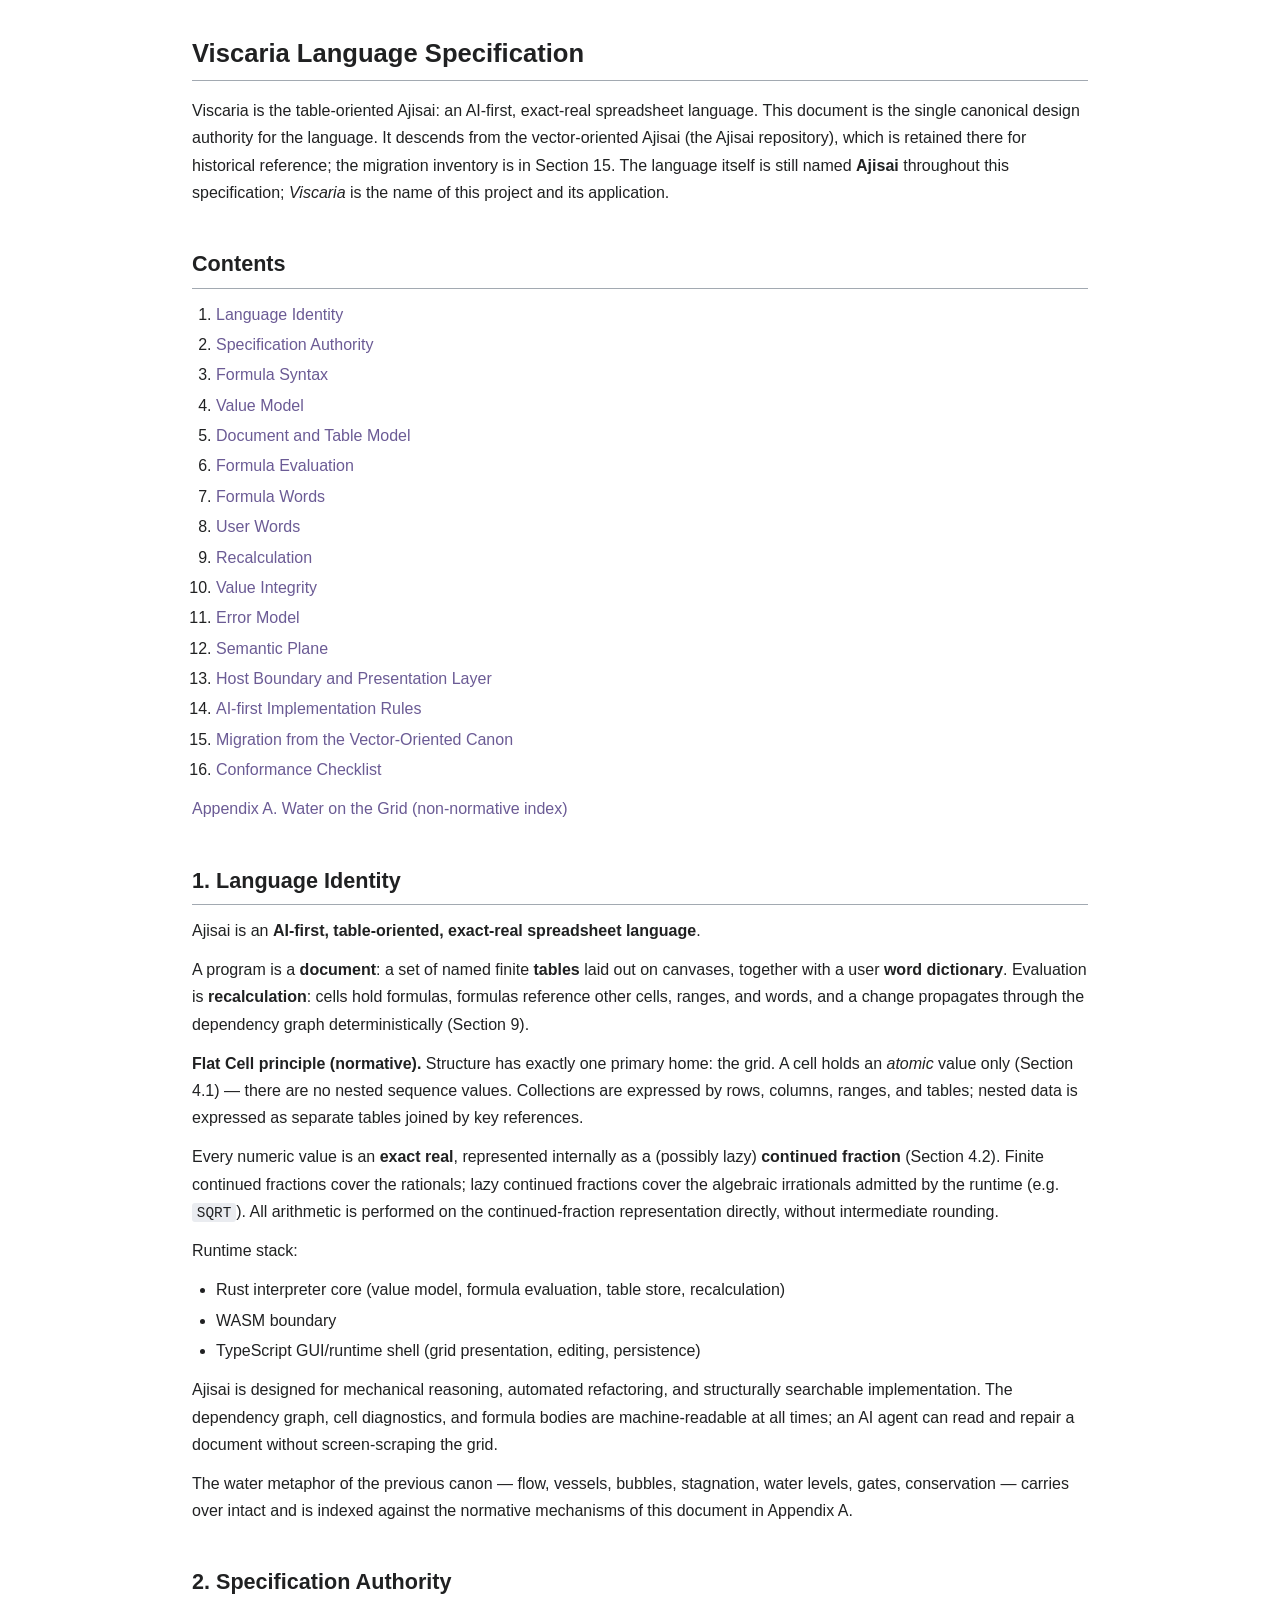
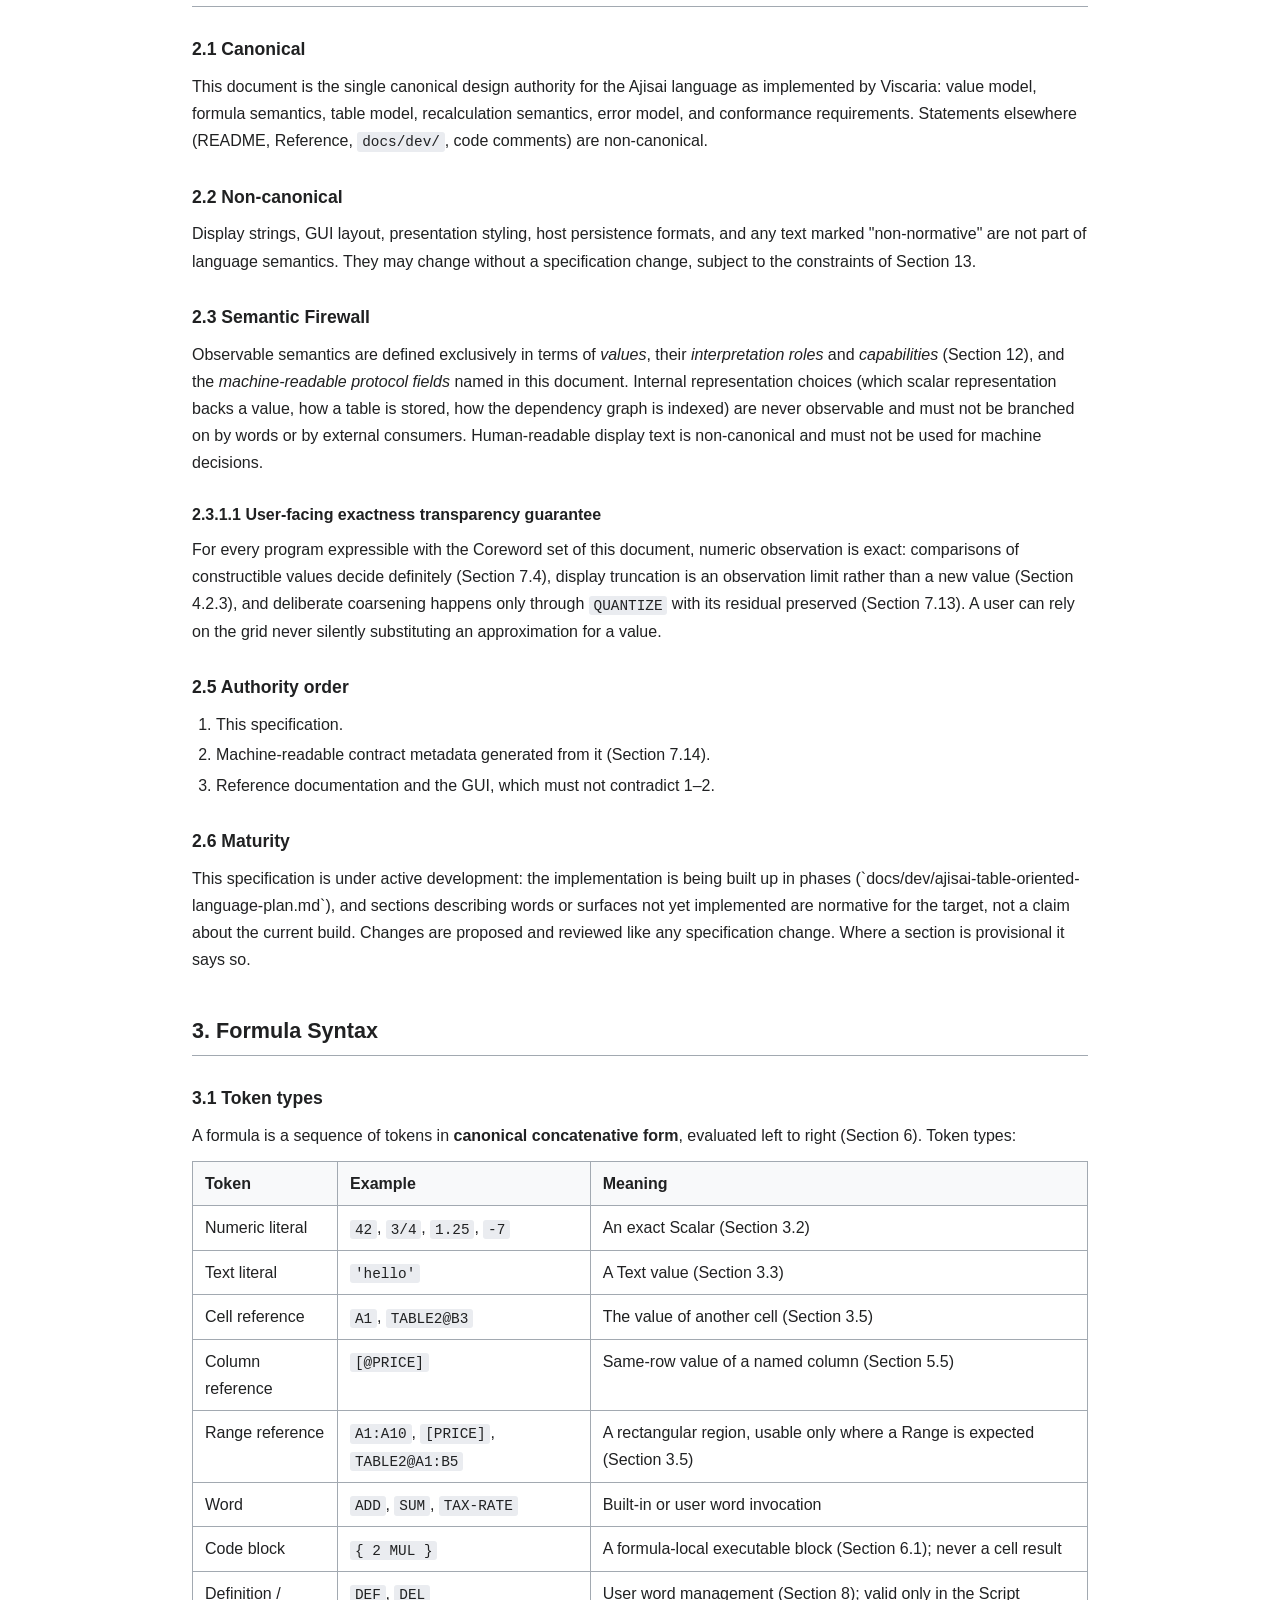
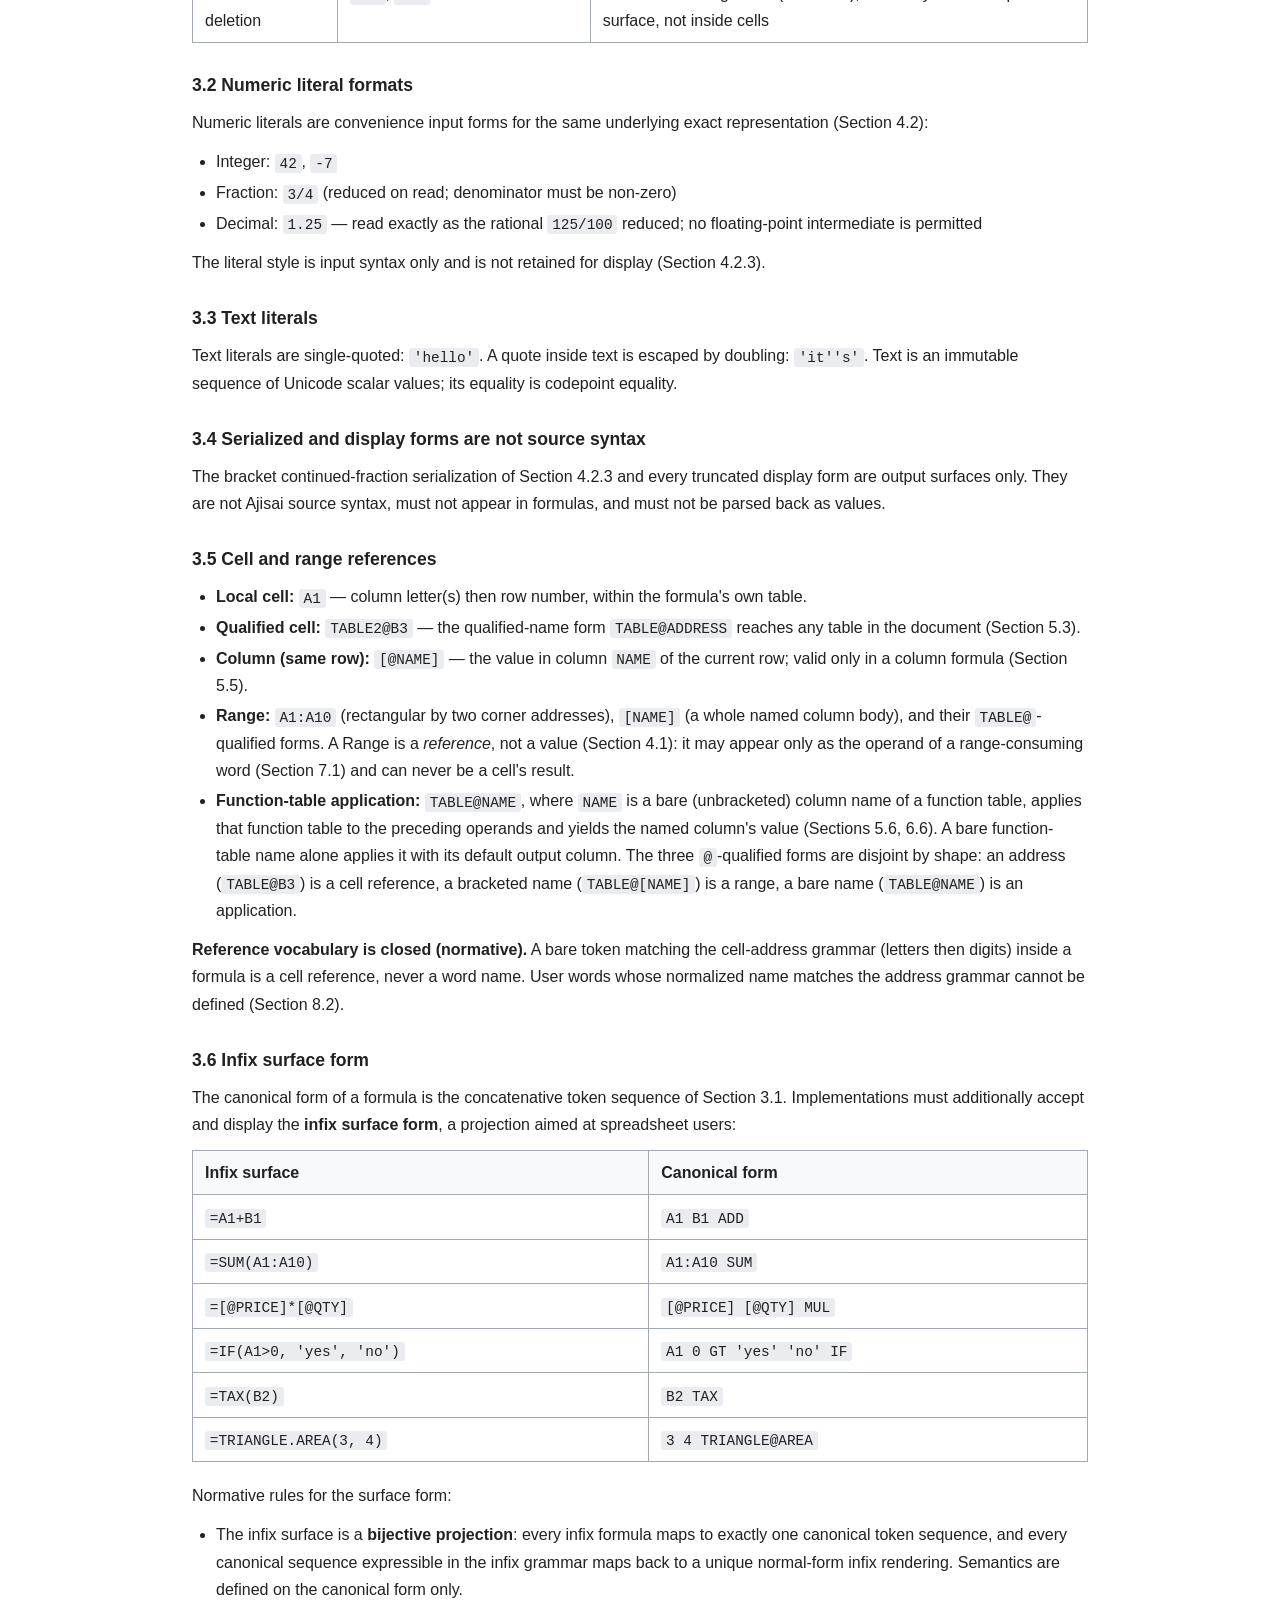
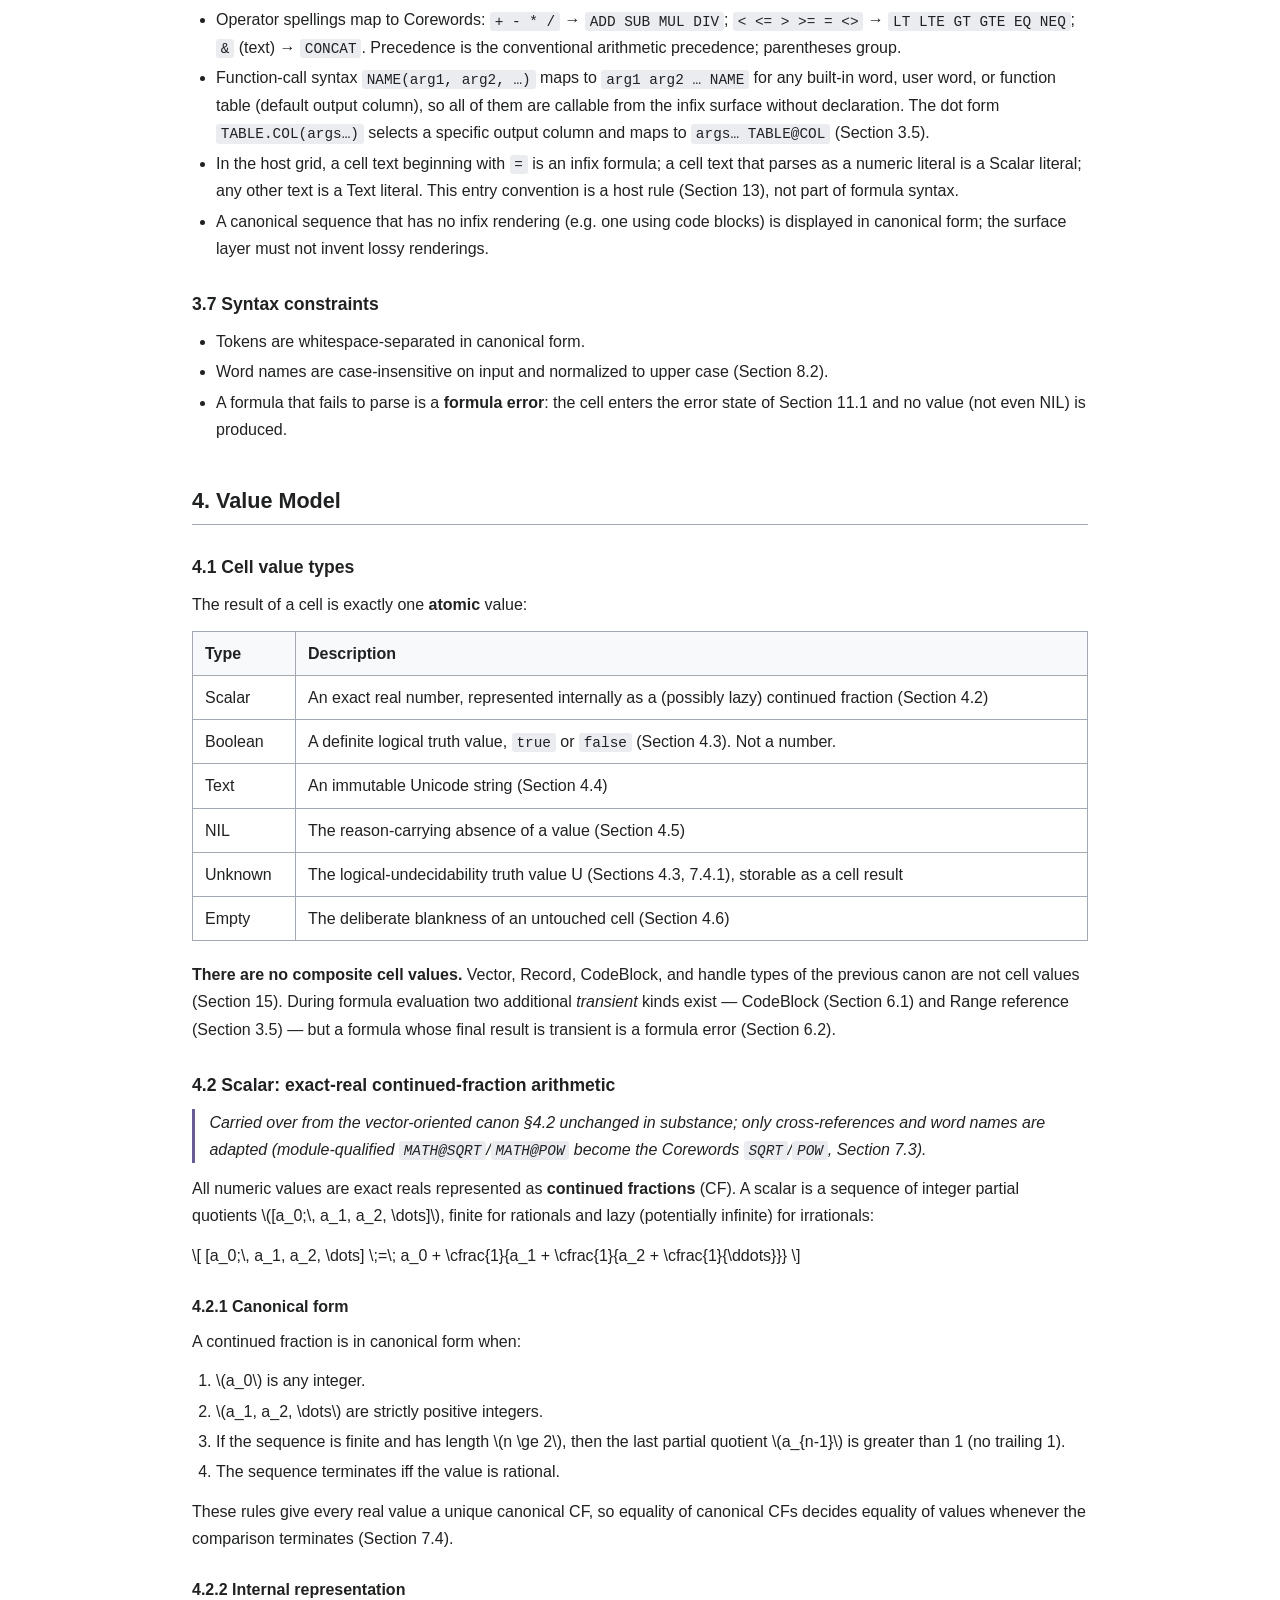
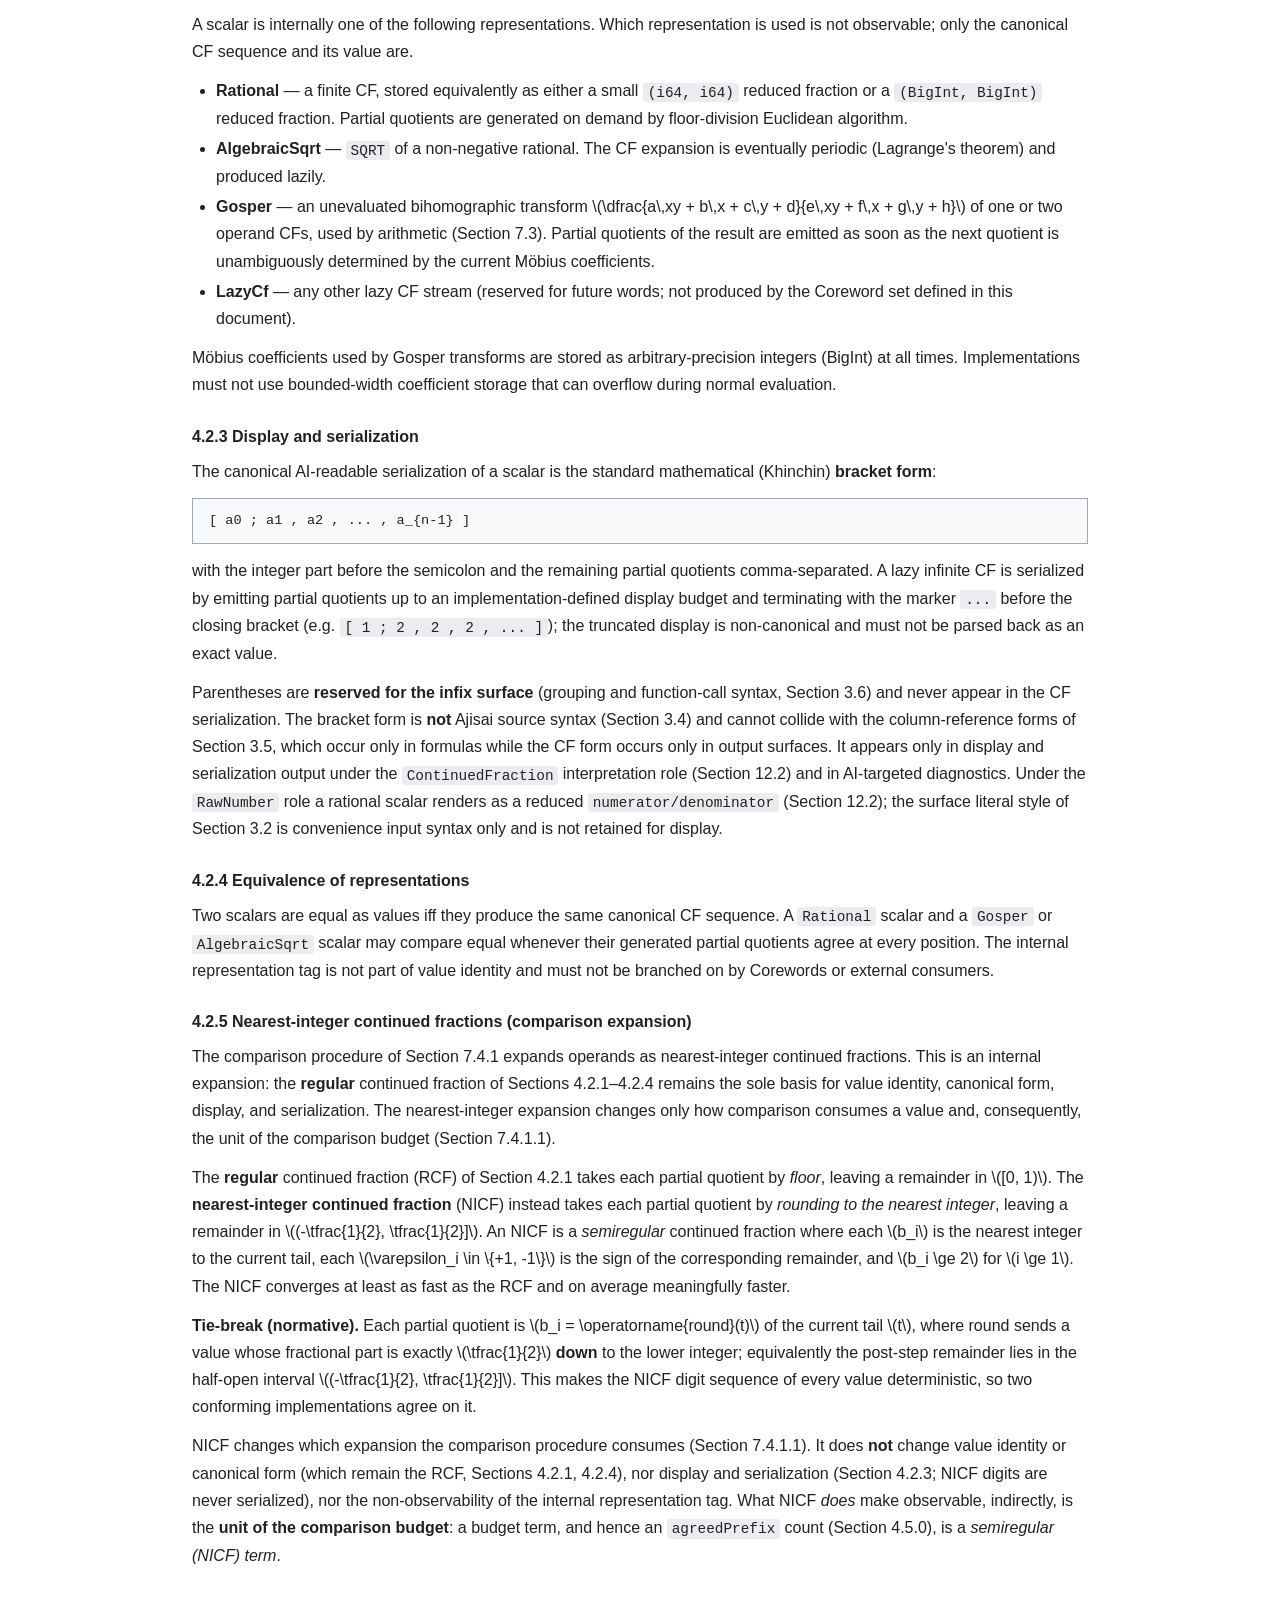
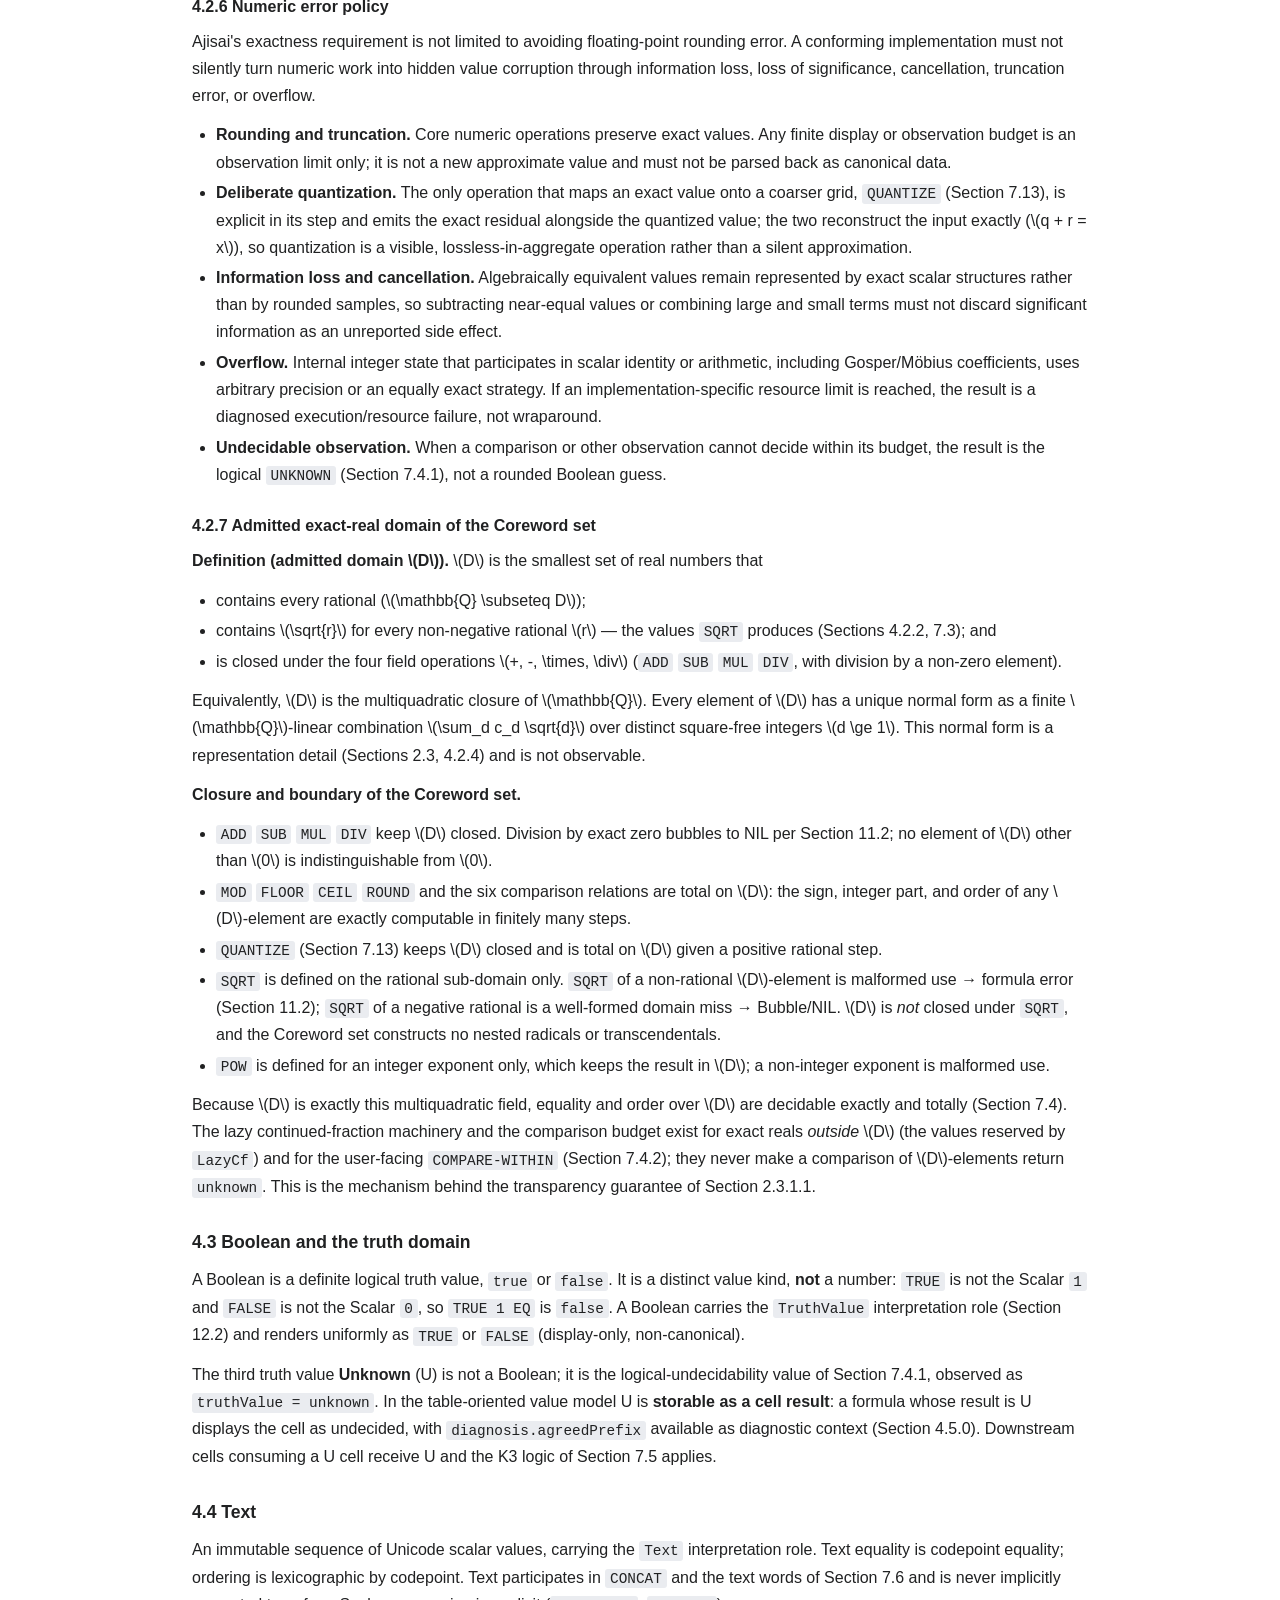
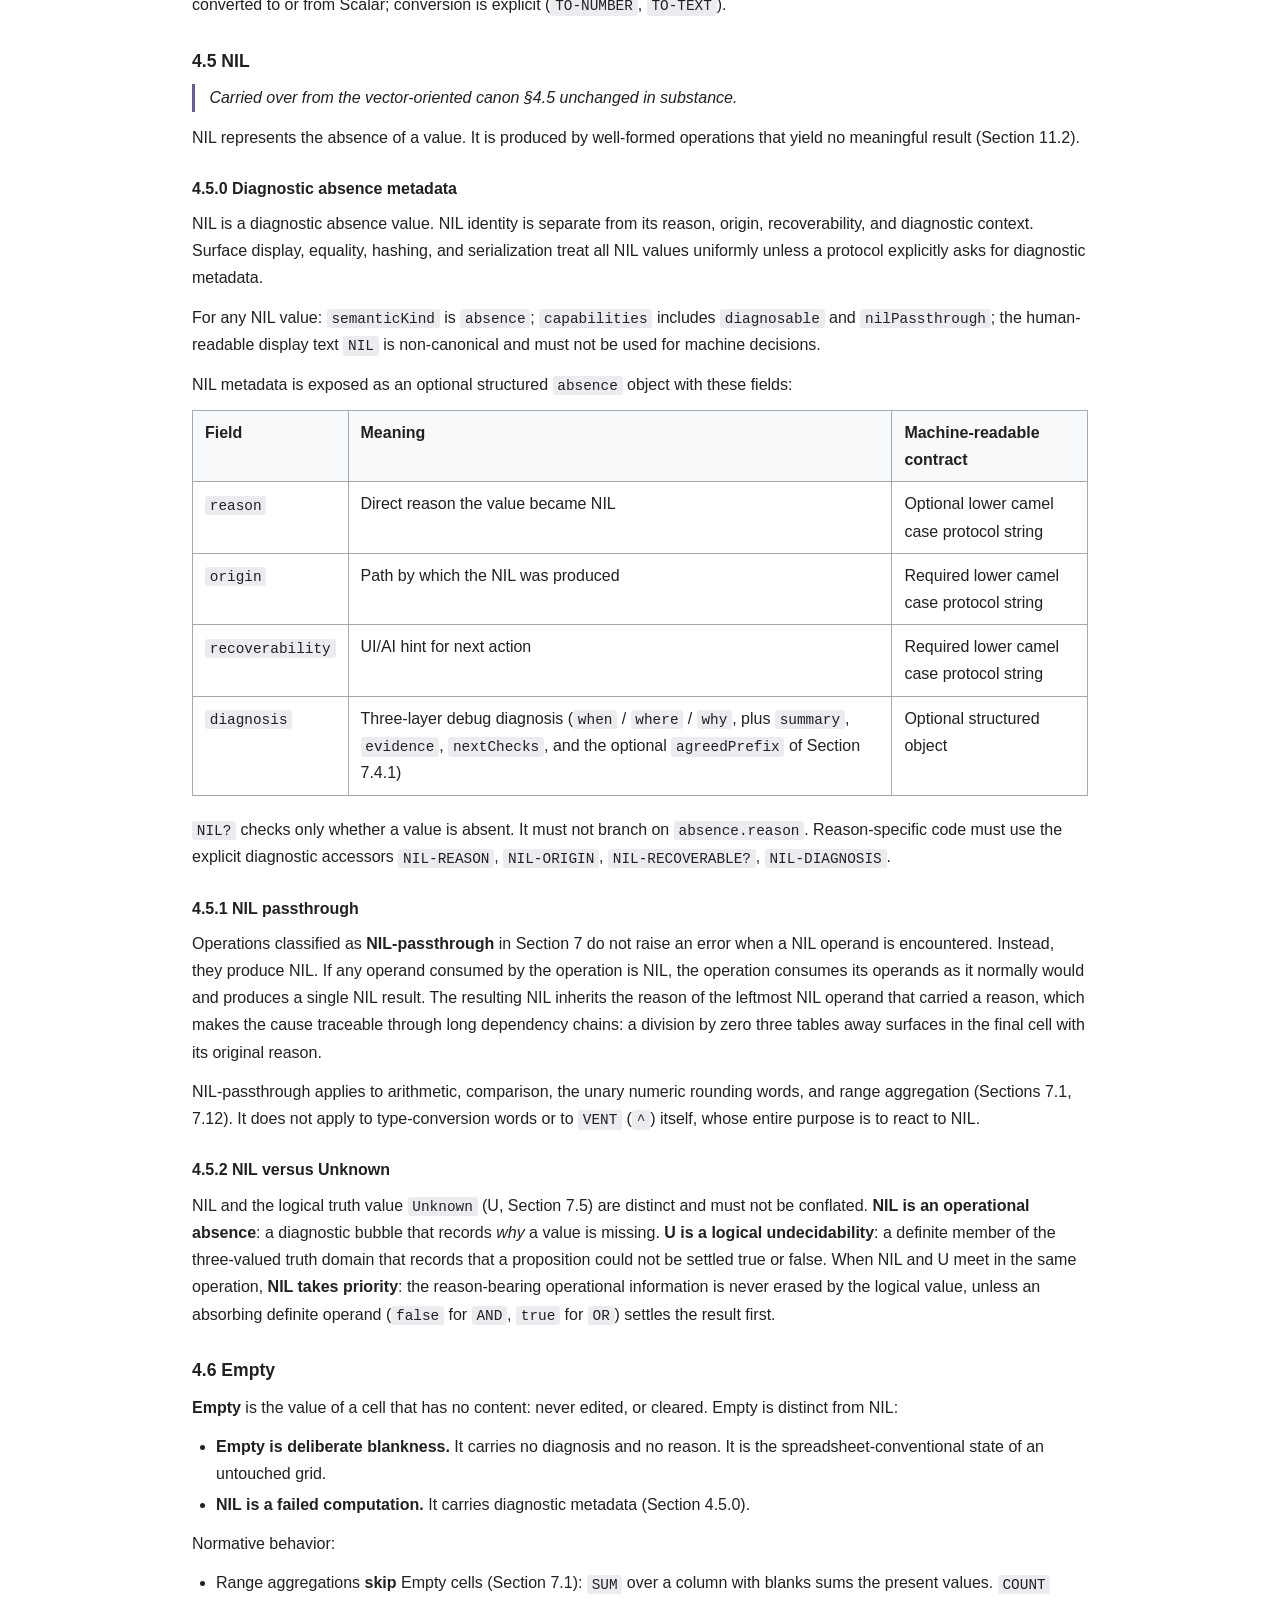
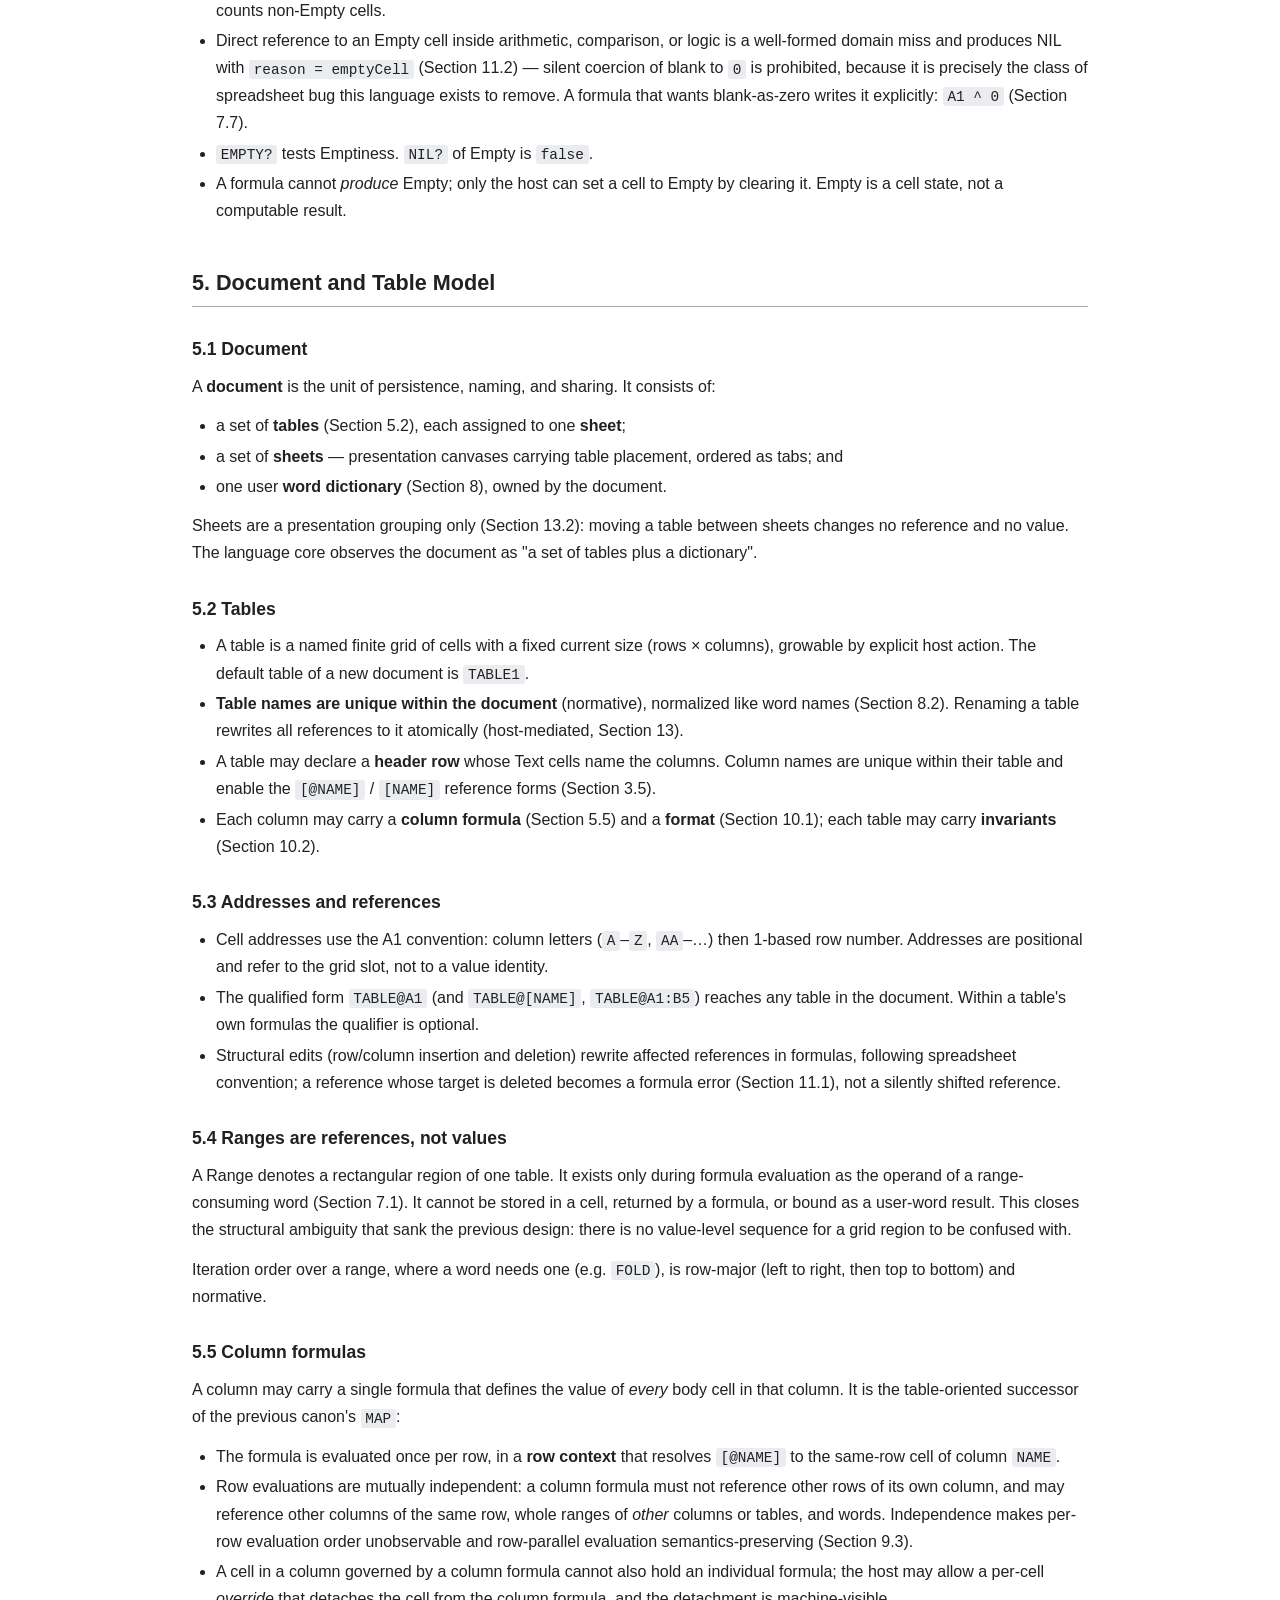
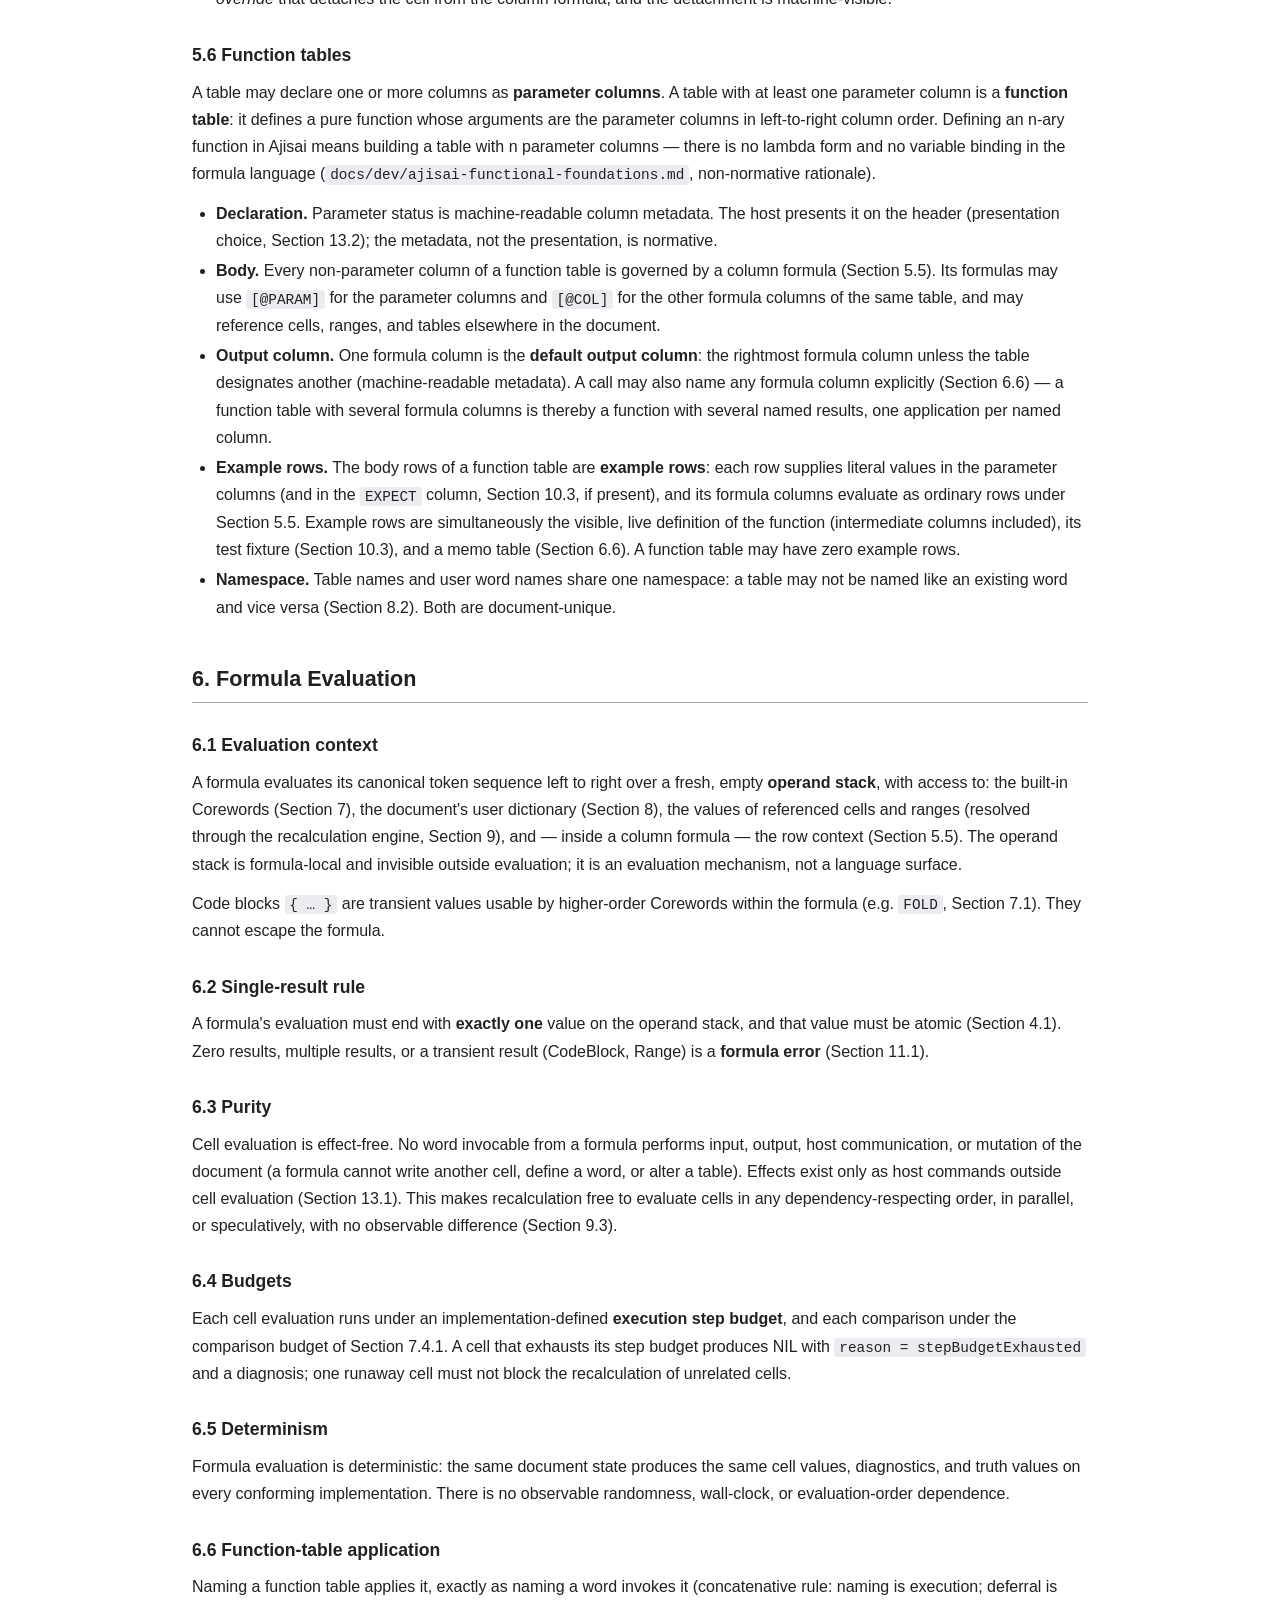
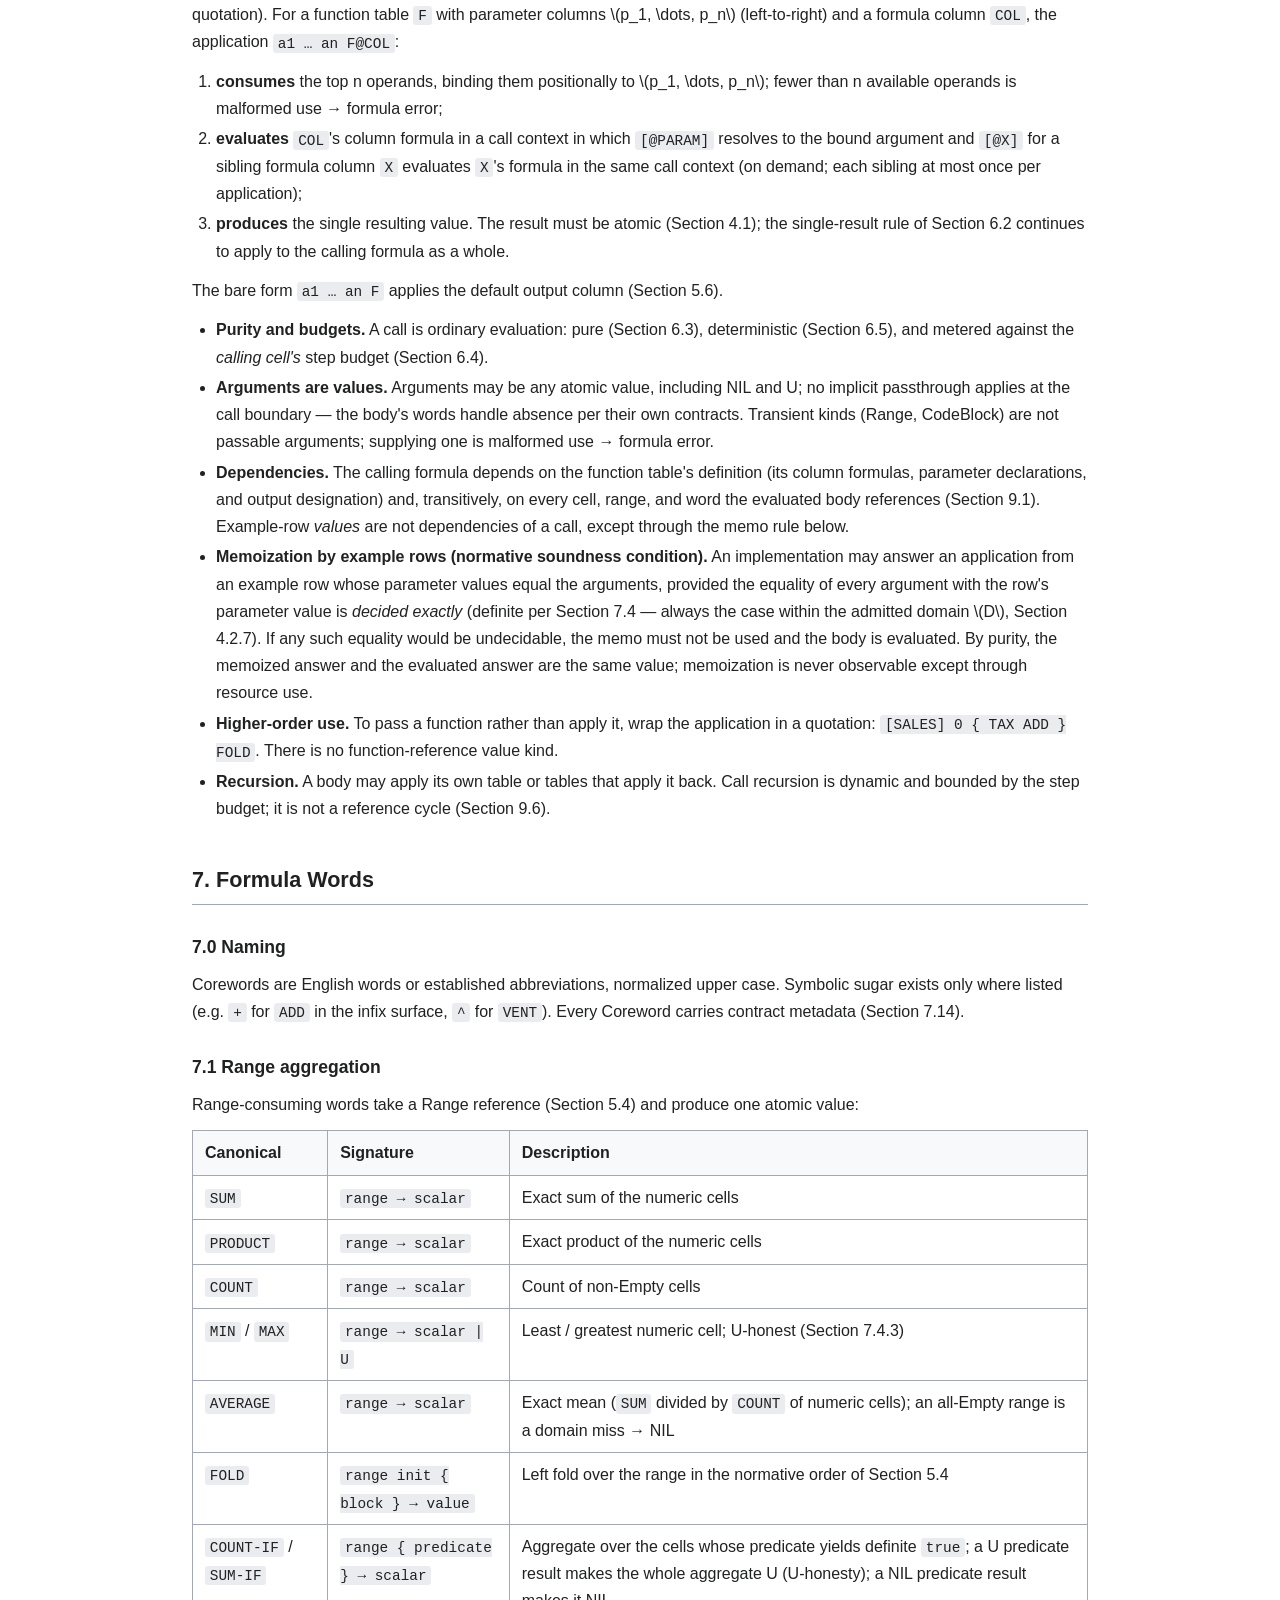
==== SPECIFICATION.html @ e09650c7 "seed: Viscaria — table-oriented Ajisai, initial import Seeds the repository for the table-oriented r" ====
<!DOCTYPE html>
<html lang="en">
<head>
    <meta charset="UTF-8">
    <meta name="viewport" content="width=device-width, initial-scale=1.0">
    <meta name="description" content="Viscaria Language Specification - the single canonical design authority for the table-oriented Ajisai language">
    <title>Viscaria Language Specification</title>

    <!--
      Authoring rule (docs/dev/ajisai-authoring-style.md): the specification is
      authored directly in HTML, not Markdown. Keep this page plain.
      - Every Ajisai token is wrapped in <code> (gray background = Ajisai channel).
      - Mathematics is set off in its own channel, typeset as LaTeX with
        \( ... \) inline and \[ ... \] display delimiters. Without JavaScript
        the raw LaTeX source remains visible (machine-readable fallback).
    -->
    <style>
        :root {
            --font-stack-primary: "Inter", -apple-system, BlinkMacSystemFont, "Segoe UI", Roboto, "Hiragino Kaku Gothic ProN", Meiryo, sans-serif;
            --font-stack-mono: "SF Mono", Consolas, "Liberation Mono", Monaco, monospace;
            --color-primary: #6b5b95;
            --color-text: #202122;
            --color-text-light: #54595d;
            --border-main: solid 1px #a2a9b1;
            --color-light: #f8f9fa;
            --color-medium: #eaecf0;
        }
        * { box-sizing: border-box; }
        body { margin: 0; font-family: var(--font-stack-primary); background: #fff; color: var(--color-text); line-height: 1.7; }
        main { max-width: 60rem; margin: 0 auto; padding: 1.5rem 2rem 4rem; }
        a { color: var(--color-primary); text-decoration: none; }
        a:hover { text-decoration: underline; }
        h1 { font-size: 1.6rem; font-weight: 600; margin: 0.5rem 0 1rem; padding-bottom: 0.3rem; border-bottom: var(--border-main); }
        h2 { font-size: 1.35rem; font-weight: 600; margin: 2.5rem 0 0.75rem; padding-bottom: 0.3rem; border-bottom: var(--border-main); }
        h3 { font-size: 1.1rem; font-weight: 600; margin: 1.75rem 0 0.5rem; }
        h4 { font-size: 1rem; font-weight: 600; margin: 1.5rem 0 0.5rem; }
        h5 { font-size: 0.95rem; font-weight: 600; margin: 1.25rem 0 0.5rem; }
        p { margin: 0.5rem 0 0.75rem; }
        code { font-family: var(--font-stack-mono); font-size: 0.9em; background: var(--color-medium); padding: 0.1rem 0.3rem; border-radius: 3px; }
        pre { background: var(--color-light); border: var(--border-main); padding: 0.75rem 1rem; overflow-x: auto; line-height: 1.5; }
        pre code { background: none; padding: 0; font-size: 0.85rem; }
        blockquote { margin: 1rem 0; padding: 0.25rem 1rem; border-left: 3px solid #a2a9b1; background: var(--color-light); color: var(--color-text-light); }
        ul, ol { margin: 0.5rem 0 0.75rem; padding-left: 1.5rem; }
        li { margin: 0.2rem 0; }
        .ref-table-wrap { overflow-x: auto; margin: 0.75rem 0 1.25rem; }
        .ref-table { width: 100%; border-collapse: collapse; }
        .ref-table th, .ref-table td { border: var(--border-main); padding: 0.5rem 0.75rem; text-align: left; vertical-align: top; }
        .ref-table th { background: var(--color-light); }
        .draft-banner { border: 2px solid #b3261e; background: #fdf3f2; color: #7a1c15; padding: 0.75rem 1rem; margin: 1rem 0 1.5rem; }
        .carried { border-left: 3px solid var(--color-primary); padding-left: 0.9rem; }
    </style>
</head>
<body>
<main>

<h1 id="viscaria-language-specification">Viscaria Language Specification</h1>

<p>Viscaria is the table-oriented Ajisai: an AI-first, exact-real spreadsheet
language. This document is the single canonical design authority for the language. It
descends from the vector-oriented Ajisai (the Ajisai repository), which is retained there
for historical reference; the migration inventory is in Section 15. The language itself is
still named <strong>Ajisai</strong> throughout this specification; <em>Viscaria</em> is the
name of this project and its application.</p>

<h2>Contents</h2>
<ol>
<li><a href="#1-language-identity">Language Identity</a></li>
<li><a href="#2-specification-authority">Specification Authority</a></li>
<li><a href="#3-formula-syntax">Formula Syntax</a></li>
<li><a href="#4-value-model">Value Model</a></li>
<li><a href="#5-document-and-table-model">Document and Table Model</a></li>
<li><a href="#6-formula-evaluation">Formula Evaluation</a></li>
<li><a href="#7-formula-words">Formula Words</a></li>
<li><a href="#8-user-words">User Words</a></li>
<li><a href="#9-recalculation">Recalculation</a></li>
<li><a href="#10-value-integrity">Value Integrity</a></li>
<li><a href="#11-error-model">Error Model</a></li>
<li><a href="#12-semantic-plane">Semantic Plane</a></li>
<li><a href="#13-host-boundary">Host Boundary and Presentation Layer</a></li>
<li><a href="#14-ai-first-implementation-rules">AI-first Implementation Rules</a></li>
<li><a href="#15-migration">Migration from the Vector-Oriented Canon</a></li>
<li><a href="#16-conformance-checklist">Conformance Checklist</a></li>
</ol>
<p><a href="#appendix-a-water">Appendix A. Water on the Grid (non-normative index)</a></p>

<h2 id="1-language-identity">1. Language Identity</h2>

<p>Ajisai is an <strong>AI-first, table-oriented, exact-real spreadsheet language</strong>.</p>

<p>A program is a <strong>document</strong>: a set of named finite <strong>tables</strong> laid out on
canvases, together with a user <strong>word dictionary</strong>. Evaluation is
<strong>recalculation</strong>: cells hold formulas, formulas reference other cells, ranges, and
words, and a change propagates through the dependency graph deterministically
(Section 9).</p>

<p><strong>Flat Cell principle (normative).</strong> Structure has exactly one primary home:
the grid. A cell holds an <em>atomic</em> value only (Section 4.1) — there are no nested
sequence values. Collections are expressed by rows, columns, ranges, and tables;
nested data is expressed as separate tables joined by key references.</p>

<p>Every numeric value is an <strong>exact real</strong>, represented internally as a
(possibly lazy) <strong>continued fraction</strong> (Section 4.2). Finite continued fractions
cover the rationals; lazy continued fractions cover the algebraic irrationals admitted by
the runtime (e.g. <code>SQRT</code>). All arithmetic is performed on the continued-fraction
representation directly, without intermediate rounding.</p>

<p>Runtime stack:</p>
<ul>
<li>Rust interpreter core (value model, formula evaluation, table store, recalculation)</li>
<li>WASM boundary</li>
<li>TypeScript GUI/runtime shell (grid presentation, editing, persistence)</li>
</ul>

<p>Ajisai is designed for mechanical reasoning, automated refactoring, and structurally
searchable implementation. The dependency graph, cell diagnostics, and formula bodies are
machine-readable at all times; an AI agent can read and repair a document without
screen-scraping the grid.</p>

<p>The water metaphor of the previous canon — flow, vessels, bubbles, stagnation, water
levels, gates, conservation — carries over intact and is indexed against the normative
mechanisms of this document in Appendix A.</p>

<h2 id="2-specification-authority">2. Specification Authority</h2>

<h3 id="21-canonical">2.1 Canonical</h3>

<p>This document is the single canonical design authority for the Ajisai language as
implemented by Viscaria: value model, formula semantics, table model, recalculation
semantics, error model, and conformance requirements. Statements elsewhere
(README, Reference, <code>docs/dev/</code>, code comments) are non-canonical.</p>

<h3 id="22-non-canonical">2.2 Non-canonical</h3>

<p>Display strings, GUI layout, presentation styling, host persistence formats, and any
text marked "non-normative" are not part of language semantics. They may change without a
specification change, subject to the constraints of Section 13.</p>

<h3 id="23-semantic-firewall">2.3 Semantic Firewall</h3>

<p>Observable semantics are defined exclusively in terms of <em>values</em>, their
<em>interpretation roles</em> and <em>capabilities</em> (Section 12), and the
<em>machine-readable protocol fields</em> named in this document. Internal representation
choices (which scalar representation backs a value, how a table is stored, how the
dependency graph is indexed) are never observable and must not be branched on by words or
by external consumers. Human-readable display text is non-canonical and must not be used
for machine decisions.</p>

<h4 id="2311-exactness-transparency">2.3.1.1 User-facing exactness transparency guarantee</h4>

<p>For every program expressible with the Coreword set of this document, numeric
observation is exact: comparisons of constructible values decide definitely
(Section 7.4), display truncation is an observation limit rather than a new value
(Section 4.2.3), and deliberate coarsening happens only through <code>QUANTIZE</code>
with its residual preserved (Section 7.13). A user can rely on the grid never silently
substituting an approximation for a value.</p>

<h3 id="25-authority-order">2.5 Authority order</h3>

<ol>
<li>This specification.</li>
<li>Machine-readable contract metadata generated from it (Section 7.14).</li>
<li>Reference documentation and the GUI, which must not contradict 1–2.</li>
</ol>

<h3 id="26-maturity">2.6 Maturity</h3>

<p>This specification is under active development: the implementation is being built up
in phases (`docs/dev/ajisai-table-oriented-language-plan.md`), and sections describing
words or surfaces not yet implemented are normative for the target, not a claim about the
current build. Changes are proposed and reviewed like any specification change. Where a
section is provisional it says so.</p>

<h2 id="3-formula-syntax">3. Formula Syntax</h2>

<h3 id="31-token-types">3.1 Token types</h3>

<p>A formula is a sequence of tokens in <strong>canonical concatenative form</strong>,
evaluated left to right (Section 6). Token types:</p>

<div class="ref-table-wrap">
<table class="ref-table">
<thead><tr><th>Token</th><th>Example</th><th>Meaning</th></tr></thead>
<tbody>
<tr><td>Numeric literal</td><td><code>42</code>, <code>3/4</code>, <code>1.25</code>, <code>-7</code></td><td>An exact Scalar (Section 3.2)</td></tr>
<tr><td>Text literal</td><td><code>'hello'</code></td><td>A Text value (Section 3.3)</td></tr>
<tr><td>Cell reference</td><td><code>A1</code>, <code>TABLE2@B3</code></td><td>The value of another cell (Section 3.5)</td></tr>
<tr><td>Column reference</td><td><code>[@PRICE]</code></td><td>Same-row value of a named column (Section 5.5)</td></tr>
<tr><td>Range reference</td><td><code>A1:A10</code>, <code>[PRICE]</code>, <code>TABLE2@A1:B5</code></td><td>A rectangular region, usable only where a Range is expected (Section 3.5)</td></tr>
<tr><td>Word</td><td><code>ADD</code>, <code>SUM</code>, <code>TAX-RATE</code></td><td>Built-in or user word invocation</td></tr>
<tr><td>Code block</td><td><code>{ 2 MUL }</code></td><td>A formula-local executable block (Section 6.1); never a cell result</td></tr>
<tr><td>Definition / deletion</td><td><code>DEF</code>, <code>DEL</code></td><td>User word management (Section 8); valid only in the Script surface, not inside cells</td></tr>
</tbody>
</table>
</div>

<h3 id="32-numeric-literal-formats">3.2 Numeric literal formats</h3>

<p>Numeric literals are convenience input forms for the same underlying exact
representation (Section 4.2):</p>

<ul>
<li>Integer: <code>42</code>, <code>-7</code></li>
<li>Fraction: <code>3/4</code> (reduced on read; denominator must be non-zero)</li>
<li>Decimal: <code>1.25</code> — read exactly as the rational <code>125/100</code> reduced; no floating-point intermediate is permitted</li>
</ul>

<p>The literal style is input syntax only and is not retained for display
(Section 4.2.3).</p>

<h3 id="33-text-literals">3.3 Text literals</h3>

<p>Text literals are single-quoted: <code>'hello'</code>. A quote inside text is escaped by
doubling: <code>'it''s'</code>. Text is an immutable sequence of Unicode scalar values;
its equality is codepoint equality.</p>

<h3 id="34-serialized-forms-are-not-source-syntax">3.4 Serialized and display forms are not source syntax</h3>

<p>The bracket continued-fraction serialization of Section 4.2.3 and every truncated
display form are output surfaces only. They are not Ajisai source syntax, must not appear
in formulas, and must not be parsed back as values.</p>

<h3 id="35-cell-and-range-references">3.5 Cell and range references</h3>

<ul>
<li><strong>Local cell:</strong> <code>A1</code> — column letter(s) then row number, within the formula's own table.</li>
<li><strong>Qualified cell:</strong> <code>TABLE2@B3</code> — the qualified-name form <code>TABLE@ADDRESS</code> reaches any table in the document (Section 5.3).</li>
<li><strong>Column (same row):</strong> <code>[@NAME]</code> — the value in column <code>NAME</code> of the current row; valid only in a column formula (Section 5.5).</li>
<li><strong>Range:</strong> <code>A1:A10</code> (rectangular by two corner addresses), <code>[NAME]</code> (a whole named column body), and their <code>TABLE@</code>-qualified forms. A Range is a <em>reference</em>, not a value (Section 4.1): it may appear only as the operand of a range-consuming word (Section 7.1) and can never be a cell's result.</li>
<li><strong>Function-table application:</strong> <code>TABLE@NAME</code>, where <code>NAME</code> is a bare (unbracketed) column name of a function table, applies that function table to the preceding operands and yields the named column's value (Sections 5.6, 6.6). A bare function-table name alone applies it with its default output column. The three <code>@</code>-qualified forms are disjoint by shape: an address (<code>TABLE@B3</code>) is a cell reference, a bracketed name (<code>TABLE@[NAME]</code>) is a range, a bare name (<code>TABLE@NAME</code>) is an application.</li>
</ul>

<p><strong>Reference vocabulary is closed (normative).</strong> A bare token matching the
cell-address grammar (letters then digits) inside a formula is a cell reference, never a
word name. User words whose normalized name matches the address grammar cannot be defined
(Section 8.2).</p>

<h3 id="36-infix-surface-form">3.6 Infix surface form</h3>

<p>The canonical form of a formula is the concatenative token sequence of Section 3.1.
Implementations must additionally accept and display the <strong>infix surface
form</strong>, a projection aimed at spreadsheet users:</p>

<div class="ref-table-wrap">
<table class="ref-table">
<thead><tr><th>Infix surface</th><th>Canonical form</th></tr></thead>
<tbody>
<tr><td><code>=A1+B1</code></td><td><code>A1 B1 ADD</code></td></tr>
<tr><td><code>=SUM(A1:A10)</code></td><td><code>A1:A10 SUM</code></td></tr>
<tr><td><code>=[@PRICE]*[@QTY]</code></td><td><code>[@PRICE] [@QTY] MUL</code></td></tr>
<tr><td><code>=IF(A1&gt;0, 'yes', 'no')</code></td><td><code>A1 0 GT 'yes' 'no' IF</code></td></tr>
<tr><td><code>=TAX(B2)</code></td><td><code>B2 TAX</code></td></tr>
<tr><td><code>=TRIANGLE.AREA(3, 4)</code></td><td><code>3 4 TRIANGLE@AREA</code></td></tr>
</tbody>
</table>
</div>

<p>Normative rules for the surface form:</p>

<ul>
<li>The infix surface is a <strong>bijective projection</strong>: every infix formula maps to exactly one canonical token sequence, and every canonical sequence expressible in the infix grammar maps back to a unique normal-form infix rendering. Semantics are defined on the canonical form only.</li>
<li>Operator spellings map to Corewords: <code>+ - * /</code> → <code>ADD SUB MUL DIV</code>; <code>&lt; &lt;= &gt; &gt;= = &lt;&gt;</code> → <code>LT LTE GT GTE EQ NEQ</code>; <code>&amp;</code> (text) → <code>CONCAT</code>. Precedence is the conventional arithmetic precedence; parentheses group.</li>
<li>Function-call syntax <code>NAME(arg1, arg2, …)</code> maps to <code>arg1 arg2 … NAME</code> for any built-in word, user word, or function table (default output column), so all of them are callable from the infix surface without declaration. The dot form <code>TABLE.COL(args…)</code> selects a specific output column and maps to <code>args… TABLE@COL</code> (Section 3.5).</li>
<li>In the host grid, a cell text beginning with <code>=</code> is an infix formula; a cell text that parses as a numeric literal is a Scalar literal; any other text is a Text literal. This entry convention is a host rule (Section 13), not part of formula syntax.</li>
<li>A canonical sequence that has no infix rendering (e.g. one using code blocks) is displayed in canonical form; the surface layer must not invent lossy renderings.</li>
</ul>

<h3 id="37-syntax-constraints">3.7 Syntax constraints</h3>

<ul>
<li>Tokens are whitespace-separated in canonical form.</li>
<li>Word names are case-insensitive on input and normalized to upper case (Section 8.2).</li>
<li>A formula that fails to parse is a <strong>formula error</strong>: the cell enters the error state of Section 11.1 and no value (not even NIL) is produced.</li>
</ul>

<h2 id="4-value-model">4. Value Model</h2>

<h3 id="41-value-types">4.1 Cell value types</h3>

<p>The result of a cell is exactly one <strong>atomic</strong> value:</p>

<div class="ref-table-wrap">
<table class="ref-table">
<thead><tr><th>Type</th><th>Description</th></tr></thead>
<tbody>
<tr><td>Scalar</td><td>An exact real number, represented internally as a (possibly lazy) continued fraction (Section 4.2)</td></tr>
<tr><td>Boolean</td><td>A definite logical truth value, <code>true</code> or <code>false</code> (Section 4.3). Not a number.</td></tr>
<tr><td>Text</td><td>An immutable Unicode string (Section 4.4)</td></tr>
<tr><td>NIL</td><td>The reason-carrying absence of a value (Section 4.5)</td></tr>
<tr><td>Unknown</td><td>The logical-undecidability truth value U (Sections 4.3, 7.4.1), storable as a cell result</td></tr>
<tr><td>Empty</td><td>The deliberate blankness of an untouched cell (Section 4.6)</td></tr>
</tbody>
</table>
</div>

<p><strong>There are no composite cell values.</strong> Vector, Record, CodeBlock, and
handle types of the previous canon are not cell values (Section 15). During formula
evaluation two additional <em>transient</em> kinds exist — CodeBlock (Section 6.1) and
Range reference (Section 3.5) — but a formula whose final result is transient is a
formula error (Section 6.2).</p>

<h3 id="42-scalar-exact-real-continued-fraction-arithmetic">4.2 Scalar: exact-real continued-fraction arithmetic</h3>

<p class="carried"><em>Carried over from the vector-oriented canon §4.2 unchanged in
substance; only cross-references and word names are adapted (module-qualified
<code>MATH@SQRT</code>/<code>MATH@POW</code> become the Corewords
<code>SQRT</code>/<code>POW</code>, Section 7.3).</em></p>

<p>All numeric values are exact reals represented as <strong>continued fractions</strong>
(CF). A scalar is a sequence of integer partial quotients \([a_0;\, a_1, a_2, \dots]\),
finite for rationals and lazy (potentially infinite) for irrationals:</p>

<p class="math-display">\[ [a_0;\, a_1, a_2, \dots] \;=\; a_0 + \cfrac{1}{a_1 + \cfrac{1}{a_2 + \cfrac{1}{\ddots}}} \]</p>

<h4 id="421-canonical-form">4.2.1 Canonical form</h4>

<p>A continued fraction is in canonical form when:</p>

<ol>
<li>\(a_0\) is any integer.</li>
<li>\(a_1, a_2, \dots\) are strictly positive integers.</li>
<li>If the sequence is finite and has length \(n \ge 2\), then the last partial quotient \(a_{n-1}\) is greater than 1 (no trailing 1).</li>
<li>The sequence terminates iff the value is rational.</li>
</ol>

<p>These rules give every real value a unique canonical CF, so equality of canonical CFs
decides equality of values whenever the comparison terminates (Section 7.4).</p>

<h4 id="422-internal-representation">4.2.2 Internal representation</h4>

<p>A scalar is internally one of the following representations. Which representation is
used is not observable; only the canonical CF sequence and its value are.</p>

<ul>
<li><strong>Rational</strong> — a finite CF, stored equivalently as either a small <code>(i64, i64)</code> reduced fraction or a <code>(BigInt, BigInt)</code> reduced fraction. Partial quotients are generated on demand by floor-division Euclidean algorithm.</li>
<li><strong>AlgebraicSqrt</strong> — <code>SQRT</code> of a non-negative rational. The CF expansion is eventually periodic (Lagrange's theorem) and produced lazily.</li>
<li><strong>Gosper</strong> — an unevaluated bihomographic transform \(\dfrac{a\,xy + b\,x + c\,y + d}{e\,xy + f\,x + g\,y + h}\) of one or two operand CFs, used by arithmetic (Section 7.3). Partial quotients of the result are emitted as soon as the next quotient is unambiguously determined by the current Möbius coefficients.</li>
<li><strong>LazyCf</strong> — any other lazy CF stream (reserved for future words; not produced by the Coreword set defined in this document).</li>
</ul>

<p>Möbius coefficients used by Gosper transforms are stored as arbitrary-precision
integers (BigInt) at all times. Implementations must not use bounded-width coefficient
storage that can overflow during normal evaluation.</p>

<h4 id="423-display-and-serialization">4.2.3 Display and serialization</h4>

<p>The canonical AI-readable serialization of a scalar is the standard mathematical
(Khinchin) <strong>bracket form</strong>:</p>

<pre><code>[ a0 ; a1 , a2 , ... , a_{n-1} ]</code></pre>

<p>with the integer part before the semicolon and the remaining partial quotients
comma-separated. A lazy infinite CF is serialized by emitting partial quotients up to an
implementation-defined display budget and terminating with the marker <code>...</code>
before the closing bracket (e.g. <code>[ 1 ; 2 , 2 , 2 , ... ]</code>); the truncated
display is non-canonical and must not be parsed back as an exact value.</p>

<p>Parentheses are <strong>reserved for the infix surface</strong> (grouping and
function-call syntax, Section 3.6) and never appear in the CF serialization. The bracket
form is <strong>not</strong> Ajisai source syntax (Section 3.4) and cannot collide with
the column-reference forms of Section 3.5, which occur only in formulas while the CF form
occurs only in output surfaces. It appears only in display and serialization output under
the <code>ContinuedFraction</code> interpretation role (Section 12.2) and in AI-targeted
diagnostics. Under the <code>RawNumber</code> role a rational scalar renders as a reduced
<code>numerator/denominator</code> (Section 12.2); the surface literal style of
Section 3.2 is convenience input syntax only and is not retained for display.</p>

<h4 id="424-equivalence-of-representations">4.2.4 Equivalence of representations</h4>

<p>Two scalars are equal as values iff they produce the same canonical CF sequence. A
<code>Rational</code> scalar and a <code>Gosper</code> or <code>AlgebraicSqrt</code>
scalar may compare equal whenever their generated partial quotients agree at every
position. The internal representation tag is not part of value identity and must not be
branched on by Corewords or external consumers.</p>

<h4 id="425-nearest-integer-continued-fractions-comparison-expansion">4.2.5 Nearest-integer continued fractions (comparison expansion)</h4>

<p>The comparison procedure of Section 7.4.1 expands operands as nearest-integer
continued fractions. This is an internal expansion: the <strong>regular</strong> continued
fraction of Sections 4.2.1–4.2.4 remains the sole basis for value identity, canonical
form, display, and serialization. The nearest-integer expansion changes only how
comparison consumes a value and, consequently, the unit of the comparison budget
(Section 7.4.1.1).</p>

<p>The <strong>regular</strong> continued fraction (RCF) of Section 4.2.1 takes each
partial quotient by <em>floor</em>, leaving a remainder in \([0, 1)\). The
<strong>nearest-integer continued fraction</strong> (NICF) instead takes each partial
quotient by <em>rounding to the nearest integer</em>, leaving a remainder in
\((-\tfrac{1}{2}, \tfrac{1}{2}]\). An NICF is a <em>semiregular</em> continued fraction
where each \(b_i\) is the nearest integer to the current tail, each
\(\varepsilon_i \in \{+1, -1\}\) is the sign of the corresponding remainder, and
\(b_i \ge 2\) for \(i \ge 1\). The NICF converges at least as fast as the RCF and on
average meaningfully faster.</p>

<p><strong>Tie-break (normative).</strong> Each partial quotient is
\(b_i = \operatorname{round}(t)\) of the current tail \(t\), where round sends a value
whose fractional part is exactly \(\tfrac{1}{2}\) <strong>down</strong> to the lower
integer; equivalently the post-step remainder lies in the half-open interval
\((-\tfrac{1}{2}, \tfrac{1}{2}]\). This makes the NICF digit sequence of every value
deterministic, so two conforming implementations agree on it.</p>

<p>NICF changes which expansion the comparison procedure consumes (Section 7.4.1.1). It
does <strong>not</strong> change value identity or canonical form (which remain the RCF,
Sections 4.2.1, 4.2.4), nor display and serialization (Section 4.2.3; NICF digits are
never serialized), nor the non-observability of the internal representation tag. What
NICF <em>does</em> make observable, indirectly, is the <strong>unit of the comparison
budget</strong>: a budget term, and hence an <code>agreedPrefix</code> count
(Section 4.5.0), is a <em>semiregular (NICF) term</em>.</p>

<h4 id="426-numeric-error-policy">4.2.6 Numeric error policy</h4>

<p>Ajisai's exactness requirement is not limited to avoiding floating-point rounding
error. A conforming implementation must not silently turn numeric work into hidden value
corruption through information loss, loss of significance, cancellation, truncation
error, or overflow.</p>

<ul>
<li><strong>Rounding and truncation.</strong> Core numeric operations preserve exact values. Any finite display or observation budget is an observation limit only; it is not a new approximate value and must not be parsed back as canonical data.</li>
<li><strong>Deliberate quantization.</strong> The only operation that maps an exact value onto a coarser grid, <code>QUANTIZE</code> (Section 7.13), is explicit in its step and emits the exact residual alongside the quantized value; the two reconstruct the input exactly (\(q + r = x\)), so quantization is a visible, lossless-in-aggregate operation rather than a silent approximation.</li>
<li><strong>Information loss and cancellation.</strong> Algebraically equivalent values remain represented by exact scalar structures rather than by rounded samples, so subtracting near-equal values or combining large and small terms must not discard significant information as an unreported side effect.</li>
<li><strong>Overflow.</strong> Internal integer state that participates in scalar identity or arithmetic, including Gosper/Möbius coefficients, uses arbitrary precision or an equally exact strategy. If an implementation-specific resource limit is reached, the result is a diagnosed execution/resource failure, not wraparound.</li>
<li><strong>Undecidable observation.</strong> When a comparison or other observation cannot decide within its budget, the result is the logical <code>UNKNOWN</code> (Section 7.4.1), not a rounded Boolean guess.</li>
</ul>

<h4 id="427-admitted-exact-real-domain">4.2.7 Admitted exact-real domain of the Coreword set</h4>

<p><strong>Definition (admitted domain \(D\)).</strong> \(D\) is the smallest set of real
numbers that</p>

<ul>
<li>contains every rational (\(\mathbb{Q} \subseteq D\));</li>
<li>contains \(\sqrt{r}\) for every non-negative rational \(r\) — the values <code>SQRT</code> produces (Sections 4.2.2, 7.3); and</li>
<li>is closed under the four field operations \(+, -, \times, \div\) (<code>ADD</code> <code>SUB</code> <code>MUL</code> <code>DIV</code>, with division by a non-zero element).</li>
</ul>

<p>Equivalently, \(D\) is the multiquadratic closure of \(\mathbb{Q}\). Every element of
\(D\) has a unique normal form as a finite \(\mathbb{Q}\)-linear combination
\(\sum_d c_d \sqrt{d}\) over distinct square-free integers \(d \ge 1\). This normal form
is a representation detail (Sections 2.3, 4.2.4) and is not observable.</p>

<p><strong>Closure and boundary of the Coreword set.</strong></p>

<ul>
<li><code>ADD</code> <code>SUB</code> <code>MUL</code> <code>DIV</code> keep \(D\) closed. Division by exact zero bubbles to NIL per Section 11.2; no element of \(D\) other than \(0\) is indistinguishable from \(0\).</li>
<li><code>MOD</code> <code>FLOOR</code> <code>CEIL</code> <code>ROUND</code> and the six comparison relations are total on \(D\): the sign, integer part, and order of any \(D\)-element are exactly computable in finitely many steps.</li>
<li><code>QUANTIZE</code> (Section 7.13) keeps \(D\) closed and is total on \(D\) given a positive rational step.</li>
<li><code>SQRT</code> is defined on the rational sub-domain only. <code>SQRT</code> of a non-rational \(D\)-element is malformed use → formula error (Section 11.2); <code>SQRT</code> of a negative rational is a well-formed domain miss → Bubble/NIL. \(D\) is <em>not</em> closed under <code>SQRT</code>, and the Coreword set constructs no nested radicals or transcendentals.</li>
<li><code>POW</code> is defined for an integer exponent only, which keeps the result in \(D\); a non-integer exponent is malformed use.</li>
</ul>

<p>Because \(D\) is exactly this multiquadratic field, equality and order over \(D\) are
decidable exactly and totally (Section 7.4). The lazy continued-fraction machinery and
the comparison budget exist for exact reals <em>outside</em> \(D\) (the values reserved
by <code>LazyCf</code>) and for the user-facing <code>COMPARE-WITHIN</code>
(Section 7.4.2); they never make a comparison of \(D\)-elements return
<code>unknown</code>. This is the mechanism behind the transparency guarantee of
Section 2.3.1.1.</p>

<h3 id="43-boolean-and-the-truth-domain">4.3 Boolean and the truth domain</h3>

<p>A Boolean is a definite logical truth value, <code>true</code> or <code>false</code>.
It is a distinct value kind, <strong>not</strong> a number: <code>TRUE</code> is not the
Scalar <code>1</code> and <code>FALSE</code> is not the Scalar <code>0</code>, so
<code>TRUE 1 EQ</code> is <code>false</code>. A Boolean carries the
<code>TruthValue</code> interpretation role (Section 12.2) and renders uniformly as
<code>TRUE</code> or <code>FALSE</code> (display-only, non-canonical).</p>

<p>The third truth value <strong>Unknown</strong> (U) is not a Boolean; it is the
logical-undecidability value of Section 7.4.1, observed as
<code>truthValue = unknown</code>. In the table-oriented value model U is
<strong>storable as a cell result</strong>: a formula whose result is U displays the cell
as undecided, with <code>diagnosis.agreedPrefix</code> available as diagnostic context
(Section 4.5.0). Downstream cells consuming a U cell receive U and the K3 logic of
Section 7.5 applies.</p>

<h3 id="44-text">4.4 Text</h3>

<p>An immutable sequence of Unicode scalar values, carrying the <code>Text</code>
interpretation role. Text equality is codepoint equality; ordering is lexicographic by
codepoint. Text participates in <code>CONCAT</code> and the text words of Section 7.6 and
is never implicitly converted to or from Scalar; conversion is explicit
(<code>TO-NUMBER</code>, <code>TO-TEXT</code>).</p>

<h3 id="45-nil">4.5 NIL</h3>

<p class="carried"><em>Carried over from the vector-oriented canon §4.5 unchanged in
substance.</em></p>

<p>NIL represents the absence of a value. It is produced by well-formed operations that
yield no meaningful result (Section 11.2).</p>

<h4 id="450-diagnostic-absence-metadata">4.5.0 Diagnostic absence metadata</h4>

<p>NIL is a diagnostic absence value. NIL identity is separate from its reason, origin,
recoverability, and diagnostic context. Surface display, equality, hashing, and
serialization treat all NIL values uniformly unless a protocol explicitly asks for
diagnostic metadata.</p>

<p>For any NIL value: <code>semanticKind</code> is <code>absence</code>;
<code>capabilities</code> includes <code>diagnosable</code> and
<code>nilPassthrough</code>; the human-readable display text <code>NIL</code> is
non-canonical and must not be used for machine decisions.</p>

<p>NIL metadata is exposed as an optional structured <code>absence</code> object with
these fields:</p>

<div class="ref-table-wrap">
<table class="ref-table">
<thead><tr><th>Field</th><th>Meaning</th><th>Machine-readable contract</th></tr></thead>
<tbody>
<tr><td><code>reason</code></td><td>Direct reason the value became NIL</td><td>Optional lower camel case protocol string</td></tr>
<tr><td><code>origin</code></td><td>Path by which the NIL was produced</td><td>Required lower camel case protocol string</td></tr>
<tr><td><code>recoverability</code></td><td>UI/AI hint for next action</td><td>Required lower camel case protocol string</td></tr>
<tr><td><code>diagnosis</code></td><td>Three-layer debug diagnosis (<code>when</code> / <code>where</code> / <code>why</code>, plus <code>summary</code>, <code>evidence</code>, <code>nextChecks</code>, and the optional <code>agreedPrefix</code> of Section 7.4.1)</td><td>Optional structured object</td></tr>
</tbody>
</table>
</div>

<p><code>NIL?</code> checks only whether a value is absent. It must not branch on
<code>absence.reason</code>. Reason-specific code must use the explicit diagnostic
accessors <code>NIL-REASON</code>, <code>NIL-ORIGIN</code>,
<code>NIL-RECOVERABLE?</code>, <code>NIL-DIAGNOSIS</code>.</p>

<h4 id="451-nil-passthrough">4.5.1 NIL passthrough</h4>

<p>Operations classified as <strong>NIL-passthrough</strong> in Section 7 do not raise an
error when a NIL operand is encountered. Instead, they produce NIL. If any operand
consumed by the operation is NIL, the operation consumes its operands as it normally
would and produces a single NIL result. The resulting NIL inherits the reason of the
leftmost NIL operand that carried a reason, which makes the cause traceable through long
dependency chains: a division by zero three tables away surfaces in the final cell with
its original reason.</p>

<p>NIL-passthrough applies to arithmetic, comparison, the unary numeric rounding words,
and range aggregation (Sections 7.1, 7.12). It does not apply to type-conversion words or
to <code>VENT</code> (<code>^</code>) itself, whose entire purpose is to react to NIL.</p>

<h4 id="452-nil-versus-unknown">4.5.2 NIL versus Unknown</h4>

<p>NIL and the logical truth value <code>Unknown</code> (U, Section 7.5) are distinct and
must not be conflated. <strong>NIL is an operational absence</strong>: a diagnostic
bubble that records <em>why</em> a value is missing. <strong>U is a logical
undecidability</strong>: a definite member of the three-valued truth domain that records
that a proposition could not be settled true or false. When NIL and U meet in the same
operation, <strong>NIL takes priority</strong>: the reason-bearing operational
information is never erased by the logical value, unless an absorbing definite operand
(<code>false</code> for <code>AND</code>, <code>true</code> for <code>OR</code>) settles
the result first.</p>

<h3 id="46-empty">4.6 Empty</h3>

<p><strong>Empty</strong> is the value of a cell that has no content: never edited, or
cleared. Empty is distinct from NIL:</p>

<ul>
<li><strong>Empty is deliberate blankness.</strong> It carries no diagnosis and no reason. It is the spreadsheet-conventional state of an untouched grid.</li>
<li><strong>NIL is a failed computation.</strong> It carries diagnostic metadata (Section 4.5.0).</li>
</ul>

<p>Normative behavior:</p>

<ul>
<li>Range aggregations <strong>skip</strong> Empty cells (Section 7.1): <code>SUM</code> over a column with blanks sums the present values. <code>COUNT</code> counts non-Empty cells.</li>
<li>Direct reference to an Empty cell inside arithmetic, comparison, or logic is a well-formed domain miss and produces NIL with <code>reason = emptyCell</code> (Section 11.2) — silent coercion of blank to <code>0</code> is prohibited, because it is precisely the class of spreadsheet bug this language exists to remove. A formula that wants blank-as-zero writes it explicitly: <code>A1 ^ 0</code> (Section 7.7).</li>
<li><code>EMPTY?</code> tests Emptiness. <code>NIL?</code> of Empty is <code>false</code>.</li>
<li>A formula cannot <em>produce</em> Empty; only the host can set a cell to Empty by clearing it. Empty is a cell state, not a computable result.</li>
</ul>

<h2 id="5-document-and-table-model">5. Document and Table Model</h2>

<h3 id="51-document">5.1 Document</h3>

<p>A <strong>document</strong> is the unit of persistence, naming, and sharing. It
consists of:</p>

<ul>
<li>a set of <strong>tables</strong> (Section 5.2), each assigned to one <strong>sheet</strong>;</li>
<li>a set of <strong>sheets</strong> — presentation canvases carrying table placement, ordered as tabs; and</li>
<li>one user <strong>word dictionary</strong> (Section 8), owned by the document.</li>
</ul>

<p>Sheets are a presentation grouping only (Section 13.2): moving a table between sheets
changes no reference and no value. The language core observes the document as
"a set of tables plus a dictionary".</p>

<h3 id="52-tables">5.2 Tables</h3>

<ul>
<li>A table is a named finite grid of cells with a fixed current size (rows × columns), growable by explicit host action. The default table of a new document is <code>TABLE1</code>.</li>
<li><strong>Table names are unique within the document</strong> (normative), normalized like word names (Section 8.2). Renaming a table rewrites all references to it atomically (host-mediated, Section 13).</li>
<li>A table may declare a <strong>header row</strong> whose Text cells name the columns. Column names are unique within their table and enable the <code>[@NAME]</code> / <code>[NAME]</code> reference forms (Section 3.5).</li>
<li>Each column may carry a <strong>column formula</strong> (Section 5.5) and a <strong>format</strong> (Section 10.1); each table may carry <strong>invariants</strong> (Section 10.2).</li>
</ul>

<h3 id="53-addresses-and-references">5.3 Addresses and references</h3>

<ul>
<li>Cell addresses use the A1 convention: column letters (<code>A</code>–<code>Z</code>, <code>AA</code>–…) then 1-based row number. Addresses are positional and refer to the grid slot, not to a value identity.</li>
<li>The qualified form <code>TABLE@A1</code> (and <code>TABLE@[NAME]</code>, <code>TABLE@A1:B5</code>) reaches any table in the document. Within a table's own formulas the qualifier is optional.</li>
<li>Structural edits (row/column insertion and deletion) rewrite affected references in formulas, following spreadsheet convention; a reference whose target is deleted becomes a formula error (Section 11.1), not a silently shifted reference.</li>
</ul>

<h3 id="54-ranges-are-references">5.4 Ranges are references, not values</h3>

<p>A Range denotes a rectangular region of one table. It exists only during formula
evaluation as the operand of a range-consuming word (Section 7.1). It cannot be stored in
a cell, returned by a formula, or bound as a user-word result. This closes the structural
ambiguity that sank the previous design: there is no value-level sequence for a grid
region to be confused with.</p>

<p>Iteration order over a range, where a word needs one (e.g. <code>FOLD</code>), is
row-major (left to right, then top to bottom) and normative.</p>

<h3 id="55-column-formulas">5.5 Column formulas</h3>

<p>A column may carry a single formula that defines the value of <em>every</em> body cell
in that column. It is the table-oriented successor of the previous canon's
<code>MAP</code>:</p>

<ul>
<li>The formula is evaluated once per row, in a <strong>row context</strong> that resolves <code>[@NAME]</code> to the same-row cell of column <code>NAME</code>.</li>
<li>Row evaluations are mutually independent: a column formula must not reference other rows of its own column, and may reference other columns of the same row, whole ranges of <em>other</em> columns or tables, and words. Independence makes per-row evaluation order unobservable and row-parallel evaluation semantics-preserving (Section 9.3).</li>
<li>A cell in a column governed by a column formula cannot also hold an individual formula; the host may allow a per-cell <em>override</em> that detaches the cell from the column formula, and the detachment is machine-visible.</li>
</ul>

<h3 id="56-function-tables">5.6 Function tables</h3>

<p>A table may declare one or more columns as <strong>parameter columns</strong>. A table
with at least one parameter column is a <strong>function table</strong>: it defines a pure
function whose arguments are the parameter columns in left-to-right column order.
Defining an n-ary function in Ajisai means building a table with n parameter columns —
there is no lambda form and no variable binding in the formula language
(<code>docs/dev/ajisai-functional-foundations.md</code>, non-normative rationale).</p>

<ul>
<li><strong>Declaration.</strong> Parameter status is machine-readable column metadata. The host presents it on the header (presentation choice, Section 13.2); the metadata, not the presentation, is normative.</li>
<li><strong>Body.</strong> Every non-parameter column of a function table is governed by a column formula (Section 5.5). Its formulas may use <code>[@PARAM]</code> for the parameter columns and <code>[@COL]</code> for the other formula columns of the same table, and may reference cells, ranges, and tables elsewhere in the document.</li>
<li><strong>Output column.</strong> One formula column is the <strong>default output column</strong>: the rightmost formula column unless the table designates another (machine-readable metadata). A call may also name any formula column explicitly (Section 6.6) — a function table with several formula columns is thereby a function with several named results, one application per named column.</li>
<li><strong>Example rows.</strong> The body rows of a function table are <strong>example rows</strong>: each row supplies literal values in the parameter columns (and in the <code>EXPECT</code> column, Section 10.3, if present), and its formula columns evaluate as ordinary rows under Section 5.5. Example rows are simultaneously the visible, live definition of the function (intermediate columns included), its test fixture (Section 10.3), and a memo table (Section 6.6). A function table may have zero example rows.</li>
<li><strong>Namespace.</strong> Table names and user word names share one namespace: a table may not be named like an existing word and vice versa (Section 8.2). Both are document-unique.</li>
</ul>

<h2 id="6-formula-evaluation">6. Formula Evaluation</h2>

<h3 id="61-evaluation-context">6.1 Evaluation context</h3>

<p>A formula evaluates its canonical token sequence left to right over a fresh, empty
<strong>operand stack</strong>, with access to: the built-in Corewords (Section 7), the
document's user dictionary (Section 8), the values of referenced cells and ranges
(resolved through the recalculation engine, Section 9), and — inside a column formula —
the row context (Section 5.5). The operand stack is formula-local and invisible outside
evaluation; it is an evaluation mechanism, not a language surface.</p>

<p>Code blocks <code>{ … }</code> are transient values usable by higher-order Corewords
within the formula (e.g. <code>FOLD</code>, Section 7.1). They cannot escape the
formula.</p>

<h3 id="62-single-result-rule">6.2 Single-result rule</h3>

<p>A formula's evaluation must end with <strong>exactly one</strong> value on the operand
stack, and that value must be atomic (Section 4.1). Zero results, multiple results, or a
transient result (CodeBlock, Range) is a <strong>formula error</strong>
(Section 11.1).</p>

<h3 id="63-purity">6.3 Purity</h3>

<p>Cell evaluation is effect-free. No word invocable from a formula performs input,
output, host communication, or mutation of the document (a formula cannot write another
cell, define a word, or alter a table). Effects exist only as host commands outside cell
evaluation (Section 13.1). This makes recalculation free to evaluate cells in any
dependency-respecting order, in parallel, or speculatively, with no observable
difference (Section 9.3).</p>

<h3 id="64-budgets">6.4 Budgets</h3>

<p>Each cell evaluation runs under an implementation-defined <strong>execution step
budget</strong>, and each comparison under the comparison budget of Section 7.4.1. A cell
that exhausts its step budget produces NIL with <code>reason = stepBudgetExhausted</code>
and a diagnosis; one runaway cell must not block the recalculation of unrelated
cells.</p>

<h3 id="65-determinism">6.5 Determinism</h3>

<p>Formula evaluation is deterministic: the same document state produces the same cell
values, diagnostics, and truth values on every conforming implementation. There is no
observable randomness, wall-clock, or evaluation-order dependence.</p>

<h3 id="66-function-table-application">6.6 Function-table application</h3>

<p>Naming a function table applies it, exactly as naming a word invokes it (concatenative
rule: naming is execution; deferral is quotation). For a function table <code>F</code>
with parameter columns \(p_1, \dots, p_n\) (left-to-right) and a formula column
<code>COL</code>, the application <code>a1 … an F@COL</code>:</p>

<ol>
<li><strong>consumes</strong> the top n operands, binding them positionally to \(p_1, \dots, p_n\); fewer than n available operands is malformed use → formula error;</li>
<li><strong>evaluates</strong> <code>COL</code>'s column formula in a call context in which <code>[@PARAM]</code> resolves to the bound argument and <code>[@X]</code> for a sibling formula column <code>X</code> evaluates <code>X</code>'s formula in the same call context (on demand; each sibling at most once per application);</li>
<li><strong>produces</strong> the single resulting value. The result must be atomic (Section 4.1); the single-result rule of Section 6.2 continues to apply to the calling formula as a whole.</li>
</ol>

<p>The bare form <code>a1 … an F</code> applies the default output column
(Section 5.6).</p>

<ul>
<li><strong>Purity and budgets.</strong> A call is ordinary evaluation: pure (Section 6.3), deterministic (Section 6.5), and metered against the <em>calling cell's</em> step budget (Section 6.4).</li>
<li><strong>Arguments are values.</strong> Arguments may be any atomic value, including NIL and U; no implicit passthrough applies at the call boundary — the body's words handle absence per their own contracts. Transient kinds (Range, CodeBlock) are not passable arguments; supplying one is malformed use → formula error.</li>
<li><strong>Dependencies.</strong> The calling formula depends on the function table's definition (its column formulas, parameter declarations, and output designation) and, transitively, on every cell, range, and word the evaluated body references (Section 9.1). Example-row <em>values</em> are not dependencies of a call, except through the memo rule below.</li>
<li><strong>Memoization by example rows (normative soundness condition).</strong> An implementation may answer an application from an example row whose parameter values equal the arguments, provided the equality of every argument with the row's parameter value is <em>decided exactly</em> (definite per Section 7.4 — always the case within the admitted domain \(D\), Section 4.2.7). If any such equality would be undecidable, the memo must not be used and the body is evaluated. By purity, the memoized answer and the evaluated answer are the same value; memoization is never observable except through resource use.</li>
<li><strong>Higher-order use.</strong> To pass a function rather than apply it, wrap the application in a quotation: <code>[SALES] 0 { TAX ADD } FOLD</code>. There is no function-reference value kind.</li>
<li><strong>Recursion.</strong> A body may apply its own table or tables that apply it back. Call recursion is dynamic and bounded by the step budget; it is not a reference cycle (Section 9.6).</li>
</ul>

<h2 id="7-formula-words">7. Formula Words</h2>

<h3 id="70-english-word-based-naming">7.0 Naming</h3>

<p>Corewords are English words or established abbreviations, normalized upper case.
Symbolic sugar exists only where listed (e.g. <code>+</code> for <code>ADD</code> in the
infix surface, <code>^</code> for <code>VENT</code>). Every Coreword carries contract
metadata (Section 7.14).</p>

<h3 id="71-range-aggregation">7.1 Range aggregation</h3>

<p>Range-consuming words take a Range reference (Section 5.4) and produce one atomic
value:</p>

<div class="ref-table-wrap">
<table class="ref-table">
<thead><tr><th>Canonical</th><th>Signature</th><th>Description</th></tr></thead>
<tbody>
<tr><td><code>SUM</code></td><td><code>range → scalar</code></td><td>Exact sum of the numeric cells</td></tr>
<tr><td><code>PRODUCT</code></td><td><code>range → scalar</code></td><td>Exact product of the numeric cells</td></tr>
<tr><td><code>COUNT</code></td><td><code>range → scalar</code></td><td>Count of non-Empty cells</td></tr>
<tr><td><code>MIN</code> / <code>MAX</code></td><td><code>range → scalar | U</code></td><td>Least / greatest numeric cell; U-honest (Section 7.4.3)</td></tr>
<tr><td><code>AVERAGE</code></td><td><code>range → scalar</code></td><td>Exact mean (<code>SUM</code> divided by <code>COUNT</code> of numeric cells); an all-Empty range is a domain miss → NIL</td></tr>
<tr><td><code>FOLD</code></td><td><code>range init { block } → value</code></td><td>Left fold over the range in the normative order of Section 5.4</td></tr>
<tr><td><code>COUNT-IF</code> / <code>SUM-IF</code></td><td><code>range { predicate } → scalar</code></td><td>Aggregate over the cells whose predicate yields definite <code>true</code>; a U predicate result makes the whole aggregate U (U-honesty); a NIL predicate result makes it NIL</td></tr>
</tbody>
</table>
</div>

<p>Normative absence rules for aggregation, uniform across the family:</p>

<ul>
<li><strong>Empty cells are skipped</strong> (Section 4.6). They contribute nothing and do not change the result kind.</li>
<li><strong>NIL cells propagate.</strong> If any aggregated cell is NIL, the aggregate is NIL, inheriting the leftmost (in range order) reason (Section 4.5.1). A failed value must not silently vanish from a total.</li>
<li><strong>Non-numeric cells</strong> (Text, Boolean) in a numeric aggregation are a well-formed domain miss → NIL with <code>reason = typeMismatch</code>; <code>COUNT</code> counts them (it counts presence, not numberhood).</li>
</ul>

<h3 id="72-reserved">7.2 Reserved: view tables</h3>

<p>Predicate-defined view tables (the successor of <code>FILTER</code>) are reserved for
a later revision of this draft; their word surface is not yet specified. Until then,
<code>COUNT-IF</code>/<code>SUM-IF</code> cover the predicate-aggregation cases.</p>

<h3 id="73-arithmetic">7.3 Arithmetic</h3>

<div class="ref-table-wrap">
<table class="ref-table">
<thead><tr><th>Canonical</th><th>Infix sugar</th><th>Description</th></tr></thead>
<tbody>
<tr><td><code>ADD</code></td><td><code>+</code></td><td>Exact addition</td></tr>
<tr><td><code>SUB</code></td><td><code>-</code></td><td>Exact subtraction</td></tr>
<tr><td><code>MUL</code></td><td><code>*</code></td><td>Exact multiplication</td></tr>
<tr><td><code>DIV</code></td><td><code>/</code></td><td>Exact division; division by exact zero is a well-formed domain miss → Bubble/NIL (Section 11.2)</td></tr>
<tr><td><code>MOD</code></td><td>—</td><td>Remainder on rationals; a zero modulus is malformed use → formula error (deliberate asymmetry with <code>DIV</code>)</td></tr>
<tr><td><code>NEG</code></td><td>unary <code>-</code></td><td>Exact negation</td></tr>
<tr><td><code>FLOOR</code> <code>CEIL</code> <code>ROUND</code></td><td>—</td><td>Directed and half-away-from-zero rounding to the integer grid, discarding the residual (see <code>QUANTIZE</code>, Section 7.13, for the residual-preserving form)</td></tr>
<tr><td><code>SQRT</code></td><td>—</td><td>Square root of a non-negative rational (Sections 4.2.2, 4.2.7); negative rational → Bubble/NIL; non-rational operand → formula error</td></tr>
<tr><td><code>POW</code></td><td>—</td><td>Integer power (Section 4.2.7)</td></tr>
</tbody>
</table>
</div>

<p>Arithmetic operates on the continued-fraction representation directly via Gosper
transforms (Section 4.2.2), folding pure-rational operands through the exact fraction
fast path. All arithmetic words are NIL-passthrough (Section 7.12). Arithmetic on
Boolean, Text, or Empty operands is a well-formed domain miss → NIL
(<code>reason = typeMismatch</code> / <code>emptyCell</code>).</p>

<h3 id="74-comparison">7.4 Comparison</h3>

<p class="carried"><em>Carried over from the vector-oriented canon §7.4 with the
stack-mode (<code>STAK</code>) and modifier material removed; the decidability core is
unchanged.</em></p>

<div class="ref-table-wrap">
<table class="ref-table">
<thead><tr><th>Canonical</th><th>Infix sugar</th><th>Description</th></tr></thead>
<tbody>
<tr><td><code>LT</code></td><td><code>&lt;</code></td><td>Less than</td></tr>
<tr><td><code>LTE</code></td><td><code>&lt;=</code></td><td>Less than or equal</td></tr>
<tr><td><code>GT</code></td><td><code>&gt;</code></td><td>Greater than</td></tr>
<tr><td><code>GTE</code></td><td><code>&gt;=</code></td><td>Greater than or equal</td></tr>
<tr><td><code>EQ</code></td><td><code>=</code></td><td>Equal</td></tr>
<tr><td><code>NEQ</code></td><td><code>&lt;&gt;</code></td><td>Not equal</td></tr>
</tbody>
</table>
</div>

<p>Comparisons return a truth value with the <code>TruthValue</code> interpretation role:
<code>true</code> or <code>false</code>, or — when the comparison is not decidable within
the comparison budget — <code>unknown</code> (U, the third value of the three-valued
logic of Section 7.5).</p>

<p><strong>Exactness over the admitted domain (normative).</strong> Over the admitted
domain \(D\) of Section 4.2.7 — every value the Coreword set can construct — the six
relations are <strong>total and exact</strong>: each returns a definite <code>true</code>
or <code>false</code> and <strong>never</strong> <code>unknown</code>. The U outcome is
reserved for exact reals outside \(D\) and for the explicit-budget word
<code>COMPARE-WITHIN</code> (Section 7.4.2). For example <code>=SQRT(2)=SQRT(2)</code>
evaluates to <code>TRUE</code> with no budget in play (Section 2.3.1.1).</p>

<p>The set of comparison primitives is intentionally complete (all six standard ordering
relations), so that an automated producer can emit the relation that matches its intent
directly. Every relation is independently registered with contract metadata
(Section 7.14) and is NIL-passthrough (Section 7.12). Comparison across value kinds
(Scalar vs Text, etc.) is a well-formed domain miss → NIL, except <code>EQ</code> /
<code>NEQ</code>, which are total across kinds (values of different kinds are simply
unequal).</p>

<h4 id="741-decidability-and-comparison-budget">7.4.1 Decidability and comparison budget</h4>

<p>Comparison on continued fractions proceeds by emitting partial quotients of the two
operands in parallel and stopping at the first index where they differ. For two finite
CFs this always terminates. For lazy CFs, two distinct irrationals always differ at some
finite index, but two equal irrationals never differ — the procedure does not terminate
by itself.</p>

<p>To preserve totality, every comparison runs under an implementation-defined
<strong>partial-quotient budget</strong>. If the budget is exhausted before a difference
is found:</p>

<ul>
<li>the comparison produces the truth value <code>unknown</code> (U), observed as <code>truthValue = unknown</code>;</li>
<li>U is a logical truth value, not an operational absence: the comparison does <strong>not</strong> produce a <code>reason = undecidable</code> NIL, and the Bubble Rule (Section 11.2) does not apply to it;</li>
<li>U flows into the three-valued logic of Section 7.5 directly, settled by the Kleene truth tables.</li>
</ul>

<p>The agreed-prefix length — the number of leading terms that matched before the budget
was exhausted — is carried on the U result in the machine-readable
<code>diagnosis.agreedPrefix</code> field (Section 4.5.0). It is diagnostic context only
and does not change the observable <code>truthValue</code>. The budget value itself is
not part of observable semantics; it must be high enough that distinct rationals always
decide.</p>

<h5 id="7411-nicf-accelerated-comparison">7.4.1.1 NICF-accelerated comparison</h5>

<p>The comparison procedure decides the order of two operands by emitting their
<strong>nearest-integer</strong> continued fractions (NICF, Section 4.2.5) in parallel.
The order computed over NICF is the true order of the values: NICF never flips a decided
order; it only moves the budget boundary at which a pair of distinct values crosses from
U to decided, in the favorable direction.</p>

<p><strong>Budget unit and <code>agreedPrefix</code>.</strong> One budget term is one
<strong>semiregular (NICF) term</strong>, uniformly for the six relations and for
<code>COMPARE-WITHIN</code>. The <code>agreedPrefix</code> of a U result counts matching
NICF terms; it is a non-negative integer, monotone in the budget, <code>0</code> for
operands that differ at the first term, and diagnostic-only. Because the budget unit is
user-observable through <code>COMPARE-WITHIN</code>, NICF expansion is a conformance
requirement for every comparable scalar representation (Section 4.2.2), not an optional
optimization.</p>

<h4 id="742-explicit-budget-comparison-compare-within">7.4.2 Explicit-budget comparison: <code>COMPARE-WITHIN</code></h4>

<p>Signature: <code>a b budget → -1 | 0 | 1 | U</code>.</p>

<p><code>COMPARE-WITHIN</code> consumes two numeric values and a positive integer
<code>budget</code>, and emits partial quotients of \(a\) and \(b\) in parallel for at
most <code>budget</code> steps. It produces the scalar <code>-1</code>, <code>0</code>,
or <code>1</code> (role <code>RawNumber</code>) as the exact sign of \(a - b\) when the
order settles, and the logical U — carrying <code>diagnosis.agreedPrefix</code> equal to
the consumed <code>budget</code> — when it does not. For two rational operands the
comparison always decides regardless of <code>budget</code>. It is NIL-passthrough for
\(a\) and \(b\); a non-positive or non-integer <code>budget</code>, or a non-numeric
operand, is malformed use → formula error. The implicit budget of the bare relations is
an implementation-defined constant; <code>COMPARE-WITHIN</code> is the only way to
observe or override the depth.</p>

<h4 id="743-propagation-of-u-through-comparison-dependent-words">7.4.3 Propagation of U through comparison-dependent words</h4>

<p>The common rule is <strong>U-honesty</strong>: when the comparison a word relies on is
undecidable, the word must surface that undecidability rather than fabricate a decision.
No word may treat U as <code>true</code>, as <code>false</code>, or as a malformed-input
error.</p>

<ul>
<li><strong><code>MIN</code> and <code>MAX</code></strong> (Section 7.1) select by order. When a governing comparison does not decide within the budget, the result is U (carrying <code>agreedPrefix</code>) — the program cannot be told <em>which</em> cell is extremal when the order is unknown. They remain NIL-passthrough; NIL takes priority over U per Section 4.5.2. They short-circuit on the first undecidable pair in range order.</li>
<li><strong><code>IF</code> and <code>COND</code></strong> (Section 7.7): a guard that yields U is not a definite <code>true</code>, so its branch does not fire; see Section 7.7 for the outcome rules.</li>
<li><strong><code>COUNT-IF</code> / <code>SUM-IF</code></strong> (Section 7.1): a U predicate makes the whole aggregate U.</li>
</ul>

<h3 id="75-logic">7.5 Logic</h3>

<p class="carried"><em>Carried over from the vector-oriented canon §7.5 unchanged in
substance.</em></p>

<div class="ref-table-wrap">
<table class="ref-table">
<thead><tr><th>Canonical</th><th>Infix sugar</th><th>Description</th></tr></thead>
<tbody>
<tr><td><code>AND</code></td><td>—</td><td>Logical AND (K3)</td></tr>
<tr><td><code>OR</code></td><td>—</td><td>Logical OR (K3)</td></tr>
<tr><td><code>NOT</code></td><td>—</td><td>Logical NOT (K3)</td></tr>
<tr><td><code>TRUE</code> / <code>FALSE</code></td><td>—</td><td>Truth-value literals</td></tr>
</tbody>
</table>
</div>

<p><code>AND</code> <code>OR</code> <code>NOT</code> implement <strong>strong Kleene
three-valued logic (K3)</strong> over \(\{T, F, U\}\), observed as the protocol strings
<code>true</code> / <code>false</code> / <code>unknown</code>:</p>

<div class="ref-table-wrap">
<table class="ref-table">
<thead><tr><th><code>AND</code></th><th>T</th><th>U</th><th>F</th></tr></thead>
<tbody>
<tr><td><strong>T</strong></td><td>T</td><td>U</td><td>F</td></tr>
<tr><td><strong>U</strong></td><td>U</td><td>U</td><td>F</td></tr>
<tr><td><strong>F</strong></td><td>F</td><td>F</td><td>F</td></tr>
</tbody>
</table>
</div>

<div class="ref-table-wrap">
<table class="ref-table">
<thead><tr><th><code>OR</code></th><th>T</th><th>U</th><th>F</th></tr></thead>
<tbody>
<tr><td><strong>T</strong></td><td>T</td><td>T</td><td>T</td></tr>
<tr><td><strong>U</strong></td><td>T</td><td>U</td><td>U</td></tr>
<tr><td><strong>F</strong></td><td>T</td><td>U</td><td>F</td></tr>
</tbody>
</table>
</div>

<div class="ref-table-wrap">
<table class="ref-table">
<thead><tr><th><code>NOT</code></th><th>result</th></tr></thead>
<tbody>
<tr><td><strong>T</strong></td><td>F</td></tr>
<tr><td><strong>U</strong></td><td>U</td></tr>
<tr><td><strong>F</strong></td><td>T</td></tr>
</tbody>
</table>
</div>

<p>The absorbing elements are exact: <code>AND</code> returns F whenever either operand
is F (even if the other is U), and <code>OR</code> returns T whenever either operand is
T. U propagates in every other case where it appears.</p>

<p><strong>Interaction with NIL.</strong> The absorbing rule also collapses NIL:
<code>AND</code> with a definite F yields F and <code>OR</code> with a definite T yields
T, even for a NIL operand. In all other cases involving a NIL operand the logic word
produces NIL (preserving the leftmost reason, Section 4.5.1), and <code>NOT</code> of NIL
is NIL. When both a NIL operand and a U operand are present and no absorbing definite
operand settles the result, <strong>NIL takes priority</strong> (Section 4.5.2).</p>

<h3 id="76-text-and-type-conversion">7.6 Text and type conversion</h3>

<div class="ref-table-wrap">
<table class="ref-table">
<thead><tr><th>Canonical</th><th>Infix sugar</th><th>Description</th></tr></thead>
<tbody>
<tr><td><code>CONCAT</code></td><td><code>&amp;</code></td><td>Concatenate two Text values</td></tr>
<tr><td><code>TEXT-LENGTH</code></td><td>—</td><td>Length of a Text in Unicode scalar values</td></tr>
<tr><td><code>SUBSTRING</code></td><td>—</td><td><code>text start length → text</code>; out-of-range is a domain miss → NIL</td></tr>
<tr><td><code>TO-TEXT</code></td><td>—</td><td>Render any atomic value to its canonical display Text (role-aware, Section 12.2)</td></tr>
<tr><td><code>TO-NUMBER</code></td><td>—</td><td>Parse a Text as a numeric literal (Section 3.2); unparsable → NIL (<code>reason = parseFailure</code>)</td></tr>
</tbody>
</table>
</div>

<p>The text vocabulary is intentionally minimal in this draft; extension is expected
before adoption (plan §7 open item 3). Conversion is always explicit; no word implicitly
coerces between Text and Scalar.</p>

<h3 id="77-selection-and-absence-handling">7.7 Selection and absence handling</h3>

<div class="ref-table-wrap">
<table class="ref-table">
<thead><tr><th>Canonical</th><th>Sugar</th><th>Description</th></tr></thead>
<tbody>
<tr><td><code>IF</code></td><td>—</td><td><code>guard then else → value</code>: yields <code>then</code> on definite <code>true</code>, <code>else</code> on definite <code>false</code>; a U guard yields U; a NIL guard yields NIL (NIL priority, Section 4.5.2)</td></tr>
<tr><td><code>COND</code></td><td>—</td><td>Multi-clause selection; a clause fires only on a definite <code>true</code> guard; a U guard falls through like <code>false</code> (Section 7.4.3); if no clause fires and no else clause exists, the result is NIL (<code>reason = condExhausted</code>)</td></tr>
<tr><td><code>VENT</code></td><td><code>^</code></td><td><code>value fallback ^</code>: if <code>value</code> is NIL, yield <code>fallback</code>; otherwise yield <code>value</code>. The one-word <code>IFERROR</code>: a pipeline receives its bubbles at exactly one visible point</td></tr>
<tr><td><code>NIL?</code> / <code>EMPTY?</code> / <code>UNKNOWN?</code></td><td>—</td><td>Kind predicates (Sections 4.5, 4.6, 4.3); total over atomic values</td></tr>
<tr><td><code>NIL-REASON</code> <code>NIL-ORIGIN</code> <code>NIL-RECOVERABLE?</code> <code>NIL-DIAGNOSIS</code></td><td>—</td><td>Diagnostic accessors (Section 4.5.0)</td></tr>
</tbody>
</table>
</div>

<p><code>IF</code> evaluates eagerly over atomic operands. Lazy branch evaluation, where
needed, uses code-block operands: <code>guard { then… } { else… } IF-EXEC</code>; only
the selected block is executed. <code>IF-EXEC</code> follows the same guard rules as
<code>IF</code>.</p>

<h3 id="712-nil-passthrough-words">7.12 NIL-passthrough words</h3>

<p>The NIL-passthrough classification (Section 4.5.1) covers: all arithmetic words
(Section 7.3), all comparison words (Section 7.4), the rounding words, range aggregation
(Section 7.1, via the range rule stated there), and <code>QUANTIZE</code>
(Section 7.13). Not NIL-passthrough: the logic words (which have their own NIL handling,
Section 7.5), type conversion, kind predicates, diagnostic accessors, and
<code>VENT</code>.</p>

<h3 id="713-explicit-quantization-and-residual">7.13 Explicit quantization and residual</h3>

<p class="carried"><em>Carried over from the vector-oriented canon §7.13 unchanged in
substance; the stack-effect header is restated as a signature.</em></p>

<p>The core numeric words keep values exact (Section 4.2.6); the only operation that
deliberately maps a value onto a coarser grid is <code>QUANTIZE</code>. It makes that
projection explicit in both its step and its outcome, and — unlike <code>FLOOR</code>,
<code>CEIL</code>, and <code>ROUND</code> — it does not discard the fraction it rounds
away. The discarded amount is emitted as an exact <em>residual</em>, so quantization
loses nothing that is not deliberately dropped afterward.</p>

<p><strong>Signature.</strong> <code>x step → q r</code>, where <code>x</code> is the
scalar to quantize; <code>step</code> is a strictly positive rational quantum (for
example <code>1/100</code> for a two-decimal cents grid); <code>q</code> is the quantized
value, an exact integer multiple \(q = n \cdot \mathit{step}\); and <code>r</code> is the
exact residual \(r = x - q\). (In a cell formula, the two results are consumed by a
following word — commonly the format machinery of Section 10.1 or an explicit
<code>ADD</code>/drop; a bare <code>QUANTIZE</code> as the whole formula violates the
single-result rule of Section 6.2.)</p>

<p><strong>Residual identity.</strong> For every well-formed call
\(q + r = x\) exactly. Because <code>x</code>, <code>q</code>, and <code>r</code> are all
exact, the pair reconstructs <code>x</code> with no loss; silent loss of significance
cannot occur.</p>

<p><strong>Rounding rule.</strong> <code>q</code> is the multiple of <code>step</code>
nearest to <code>x</code>; a tie is resolved to the <em>even</em> multiple (banker's
rounding). Unlike <code>ROUND</code>, whose ties break away from zero, it introduces no
systematic bias when many half-way values are quantized, which is why it is the
appropriate default for currency.</p>

<p><strong>NIL, error, and decidability.</strong> A NIL <code>x</code> passes through to
both outputs, carrying its reason (Section 7.12). A <code>step</code> that is not a
strictly positive rational is malformed use → formula error, mirroring the deliberate
asymmetry of <code>MOD</code> (Section 7.3). For <code>x</code> in the admitted domain
\(D\) (Section 4.2.7) and rational <code>step</code>, both outputs are exact rationals
computable in finitely many steps, so <code>QUANTIZE</code> is total on \(D\); for an
<code>x</code> outside \(D\) whose nearest multiple cannot be decided within the
comparison budget, both outputs project to an Undecidable Bubble/NIL (Sections 7.4.1,
11.2) rather than guessing.</p>

<p><strong>Worked example.</strong> Quantizing the exact share <code>100/3</code> to
cents: <code>=QUANTIZE-VALUE(100/3, 1/100)</code> yields <code>3333/100</code> with
residual <code>1/300</code> retained in the cell diagnostics (Section 10.1);
\(q + r = 100/3\) exactly, so an allocation of a total across several parts reconciles to
the total with no invented or lost fraction of a cent.</p>

<h3 id="714-coreword-contract-metadata">7.14 Coreword contract metadata</h3>

<p>Every Coreword carries machine-readable contract metadata: arity and result count
(<code>mass</code>), NIL policy (<code>nil_policy</code>: passthrough / rejects /
projecting), U policy (U-honest words, Section 7.4.3), and domain notes. The metadata is
generated from this specification and is the second authority tier (Section 2.5).
Automated tooling uses it to validate formulas, drive completion, and check test
coverage (Section 16).</p>

<h2 id="8-user-words">8. User Words</h2>

<h3 id="81-definition-syntax">8.1 Definition</h3>

<p>A user word is defined in the Script surface (Section 13.1), not inside a cell:</p>

<pre><code>{ 8 100 / MUL } 'TAX' DEF</code></pre>

<p>defines <code>TAX</code>; a cell may then use <code>=TAX(B2)</code> (infix) or
<code>B2 TAX</code> (canonical). <code>'NAME' DEL</code> removes a definition.</p>

<h3 id="82-rules">8.2 Rules</h3>

<ul>
<li>Word names are case-insensitive, normalized upper case. A name matching the cell-address grammar (Section 3.5), colliding with a Coreword, or colliding with a table name (Section 5.6) cannot be defined; table renames are refused symmetrically when they would collide with a word.</li>
<li>The dictionary belongs to the document (Section 5.1). Words see the same evaluation context as formulas (Section 6.1) and are subject to the same purity rule (Section 6.3).</li>
<li>A word body may leave any number of values for its caller (words compose on the operand stack); the single-result rule (Section 6.2) applies to the <em>formula</em>, not to each word.</li>
<li>Words may reference cells and ranges. Such references participate in the dependency graph (Section 9.1): a cell using the word depends, transitively, on the cells the word reads.</li>
<li>Recursion is permitted, bounded by the per-cell step budget (Section 6.4).</li>
</ul>

<h3 id="83-redefinition">8.3 Redefinition</h3>

<p>Redefining a word invalidates every cell that depends on it (directly or through other
words); those cells recalculate under Section 9. Redefinition is atomic: no
recalculation observes a half-updated dictionary.</p>

<h3 id="86-word-identity-and-content-addressing">8.6 Word identity and content addressing</h3>

<p>A word's identity for caching and diffing purposes is the content address of its
normalized body. Two words with identical bodies share a content identity; the identity
is machine-readable but not observable from formulas.</p>

<h2 id="9-recalculation">9. Recalculation</h2>

<h3 id="91-dependency-graph">9.1 Dependency graph</h3>

<p>The runtime maintains, for every cell and word, the set of cells, ranges, and words
its formula references (forward edges) and the inverted index of dependents (reverse
edges). A range reference creates edges from every cell in the range. The graph is
machine-readable at all times (Section 14).</p>

<h3 id="92-dirty-closure">9.2 Dirty closure and minimal recalculation</h3>

<p>When a cell's formula or literal changes, a word is (re)defined, or a structural edit
occurs, the runtime computes the <strong>dirty set</strong>: the transitive closure of
dependents of the changed nodes over reverse edges. Only dirty cells are re-evaluated.
Cells outside the dirty set must not be re-evaluated in a way that is observable
(caching is an implementation choice; the values must be identical either way).</p>

<h3 id="93-order-and-determinism">9.3 Evaluation order and determinism (normative)</h3>

<p>Dirty cells are evaluated in a topological order of the dependency graph restricted to
the dirty set. Cells with no dependency relation between them may be evaluated in any
order, serially or in parallel: because cell evaluation is pure (Section 6.3) and
deterministic (Section 6.5), <strong>the resulting document state is independent of the
chosen order and degree of parallelism</strong>. This independence is normative; an
implementation whose results can differ by scheduling is non-conforming.</p>

<h3 id="94-reference-cycles">9.4 Reference cycles</h3>

<p>A dependency cycle among cells (directly or through words and ranges) is detected
during recalculation planning. Every cell on the cycle produces NIL with
<code>reason = referenceCycle</code> and a diagnosis identifying the cycle's members.
Cells that depend on the cycle receive the NIL by passthrough (Section 4.5.1). Cycle
detection is exact: cells not on any cycle are unaffected. There is no iterative-
calculation mode in this draft.</p>

<h3 id="95-budget-isolation">9.5 Budget isolation</h3>

<p>Step and comparison budgets (Section 6.4) are per-cell. A budget exhaustion in one
cell yields that cell's NIL/U outcome and normal propagation; it must not abort the
recalculation of cells that do not depend on it.</p>

<h3 id="96-call-recursion-versus-reference-cycles">9.6 Call recursion versus reference cycles</h3>

<p>Section 9.4's static cycle detection governs <strong>cell-value dependencies</strong>:
a cell (or example-row cell) whose value transitively requires its own value. It does
<strong>not</strong> apply to <strong>function-table call recursion</strong>
(Section 6.6): a function table whose body applies itself (or a mutual group of tables
applying each other) is well-formed, because each application binds fresh arguments and
is bounded dynamically by the calling cell's step budget — exhaustion yields NIL with
<code>reason = stepBudgetExhausted</code>, not <code>referenceCycle</code>. An
<em>example row</em> whose own evaluation applies its table with arguments equal to that
same row's parameters (a self-memo loop) is a genuine value cycle and is diagnosed under
Section 9.4.</p>

<h2 id="10-value-integrity">10. Value Integrity</h2>

<h3 id="101-format-as-quantization">10.1 Cell and column format is quantization</h3>

<p>A numeric <strong>format</strong> on a cell or column (e.g. "two decimals", "satoshi")
is not a display-only skin. Normatively, a format with grid step <code>s</code> means the
displayed value is <code>QUANTIZE</code> of the exact value with step <code>s</code>
(Section 7.13), and:</p>

<ul>
<li>the <strong>exact</strong> value remains the cell's value — references, aggregation, and export read the exact value, never the displayed one;</li>
<li>the quantization <strong>residual is preserved</strong> in the cell's machine-readable diagnostics, and the host must make "display differs from exact value" perceivable (Section 13.2);</li>
<li>a format never changes semantics: removing a format changes only presentation.</li>
</ul>

<p>The word <code>QUANTIZE-VALUE</code> (<code>x step → q</code>, the residual moved to
diagnostics) is provided for formulas that want the quantized value as their result while
keeping the residual observable; it is definitionally <code>QUANTIZE</code> plus
residual-to-diagnostics and shares its totality and error rules.</p>

<h3 id="102-conserve-table-invariants">10.2 <code>CONSERVE</code>: table invariants</h3>

<p class="carried"><em>Carried over from the vector-oriented canon §13.3, retargeted from
vector parts to range parts.</em></p>

<p><strong>Value conservation</strong> is the property that a transform which claims to
preserve a numeric total preserves it exactly — the same law double-entry bookkeeping
enforces continuously, lifted from ledgers to the grid. It is not statically inferable in
general, so it is exposed as an explicit guard.</p>

<p><strong>Word form.</strong> <code>total range CONSERVE → true</code>: when the exact
sum of the range's numeric cells (Empty skipped, Section 7.1) equals <code>total</code>,
the result is <code>true</code>. On a mismatch, on any NIL cell in the range, on a NIL
total, or on an equality that cannot be <em>proven</em> within the comparison budget,
<code>CONSERVE</code> is a <strong>formula error</strong> (fail loudly, never guess): a
guard that cannot confirm its safe condition must not let flow pass, and a broken
conservation assumption must never be degraded to a bubble that flows downstream. This
strictness is the deliberate difference between <code>CONSERVE</code> (a safety
assertion) and <code>EQ</code> (an observation that may return <code>unknown</code>).
Over the admitted domain \(D\) (Section 4.2.7) sum-equality is exact and decidable, so
for rational (money-scale) values <code>CONSERVE</code> either passes or fails
loudly.</p>

<p><strong>Table-invariant form (normative).</strong> A table may declare the invariant
<code>CONSERVE(total-cell, parts-range)</code> as table metadata. The invariant is
checked on every recalculation that dirties any participant. A violation marks the table
with a machine-readable <strong>integrity failure</strong> — surfaced by the host as a
loud, non-dismissable-by-formatting error state — while cell values remain whatever the
formulas produced (the invariant observes; it does not rewrite values).</p>

<p><strong>Relationship to <code>QUANTIZE</code>.</strong> <code>QUANTIZE</code>'s
residual identity \(q + r = x\) (Section 7.13) is the <em>atomic</em> conservation
guarantee for a single rounding; <code>CONSERVE</code> is the <em>aggregate</em> one over
a whole range of parts. Together they let a document quantize an allocation to a currency
grid and then prove that the quantization neither invented nor lost value.</p>

<h3 id="103-expect-example-row-assertions">10.3 <code>EXPECT</code>: example-row assertions</h3>

<p>A function table (Section 5.6) may designate one literal column as its
<strong>EXPECT column</strong>. The designation declares a table invariant, checked under
the same regime as <code>CONSERVE</code>'s invariant form (Section 10.2): on every
recalculation that dirties a participant, and fail loudly.</p>

<ul>
<li><strong>Assertion.</strong> For every example row whose EXPECT cell is non-Empty, the row's output-column value (Section 5.6) must equal the EXPECT value. Equality is value identity (Section 4.2.4 for Scalars); an Empty EXPECT cell asserts nothing for its row.</li>
<li><strong>Fail loudly, never guess.</strong> A mismatch, an output value of NIL or U where EXPECT is definite, or an equality that cannot be <em>proven</em> within the comparison budget marks the table with a machine-readable <strong>integrity failure</strong> — the same loud, non-dismissable-by-formatting state as a <code>CONSERVE</code> violation. Cell values remain whatever the formulas produced; the invariant observes, it does not rewrite.</li>
<li><strong>Role.</strong> Example rows with EXPECT are the function's unit tests, co-located with its definition and re-run by recalculation itself. An edit that breaks the function is visible at the moment it is made.</li>
</ul>

<h2 id="11-error-model">11. Error Model</h2>

<h3 id="111-user-level-error-categories">11.1 Error categories</h3>

<div class="ref-table-wrap">
<table class="ref-table">
<thead><tr><th>Category</th><th>Cause</th><th>Outcome</th></tr></thead>
<tbody>
<tr><td><strong>Formula error</strong></td><td>Malformed use: parse failure, single-result violation (Section 6.2), wrong operand kind where the contract says malformed (e.g. <code>MOD</code> by zero, invalid <code>QUANTIZE</code> step), reference to a deleted target, <code>CONSERVE</code> failure</td><td>The cell enters the <em>error state</em>: it has no value; dependents referencing it receive NIL with <code>reason = upstreamError</code>. The error carries a <code>diagnosis</code> (<code>when</code>/<code>where</code>/<code>why</code>, Section 4.5.0)</td></tr>
<tr><td><strong>Bubble (NIL)</strong></td><td>Well-formed domain miss: division by exact zero, negative <code>SQRT</code>, type mismatch, empty-cell arithmetic, parse-failure of <code>TO-NUMBER</code>, step-budget exhaustion</td><td>The cell's value is NIL with a reason (Section 4.5.0); it propagates by passthrough (Section 4.5.1) and is receivable by <code>VENT</code></td></tr>
<tr><td><strong>Undecided (U)</strong></td><td>A comparison outside \(D\) that did not decide within budget (Section 7.4.1)</td><td>The cell's value is the truth value <code>unknown</code>, with <code>agreedPrefix</code> diagnostics</td></tr>
<tr><td><strong>Reference cycle</strong></td><td>Dependency cycle (Section 9.4)</td><td>NIL with <code>reason = referenceCycle</code> on every cycle member</td></tr>
</tbody>
</table>
</div>

<h3 id="112-bubble-rule">11.2 Bubble Rule</h3>

<p>The boundary between the first two categories is the <strong>Bubble Rule</strong>:</p>

<ul>
<li><strong>Malformed use of a word is an error</strong> — the program itself is wrong, the cell has no value, and the fix is to the formula (<code>recoverability = fixProgram</code>).</li>
<li><strong>A well-formed operation that misses its domain produces a Bubble</strong> — a NIL carrying the reason, flowing through NIL-passthrough words (Section 7.12) so that one <code>^</code> (<code>VENT</code>) at the pipeline's end can supply a fallback (<code>recoverability = recoverable</code>).</li>
</ul>

<p>Errors are never values: an error state never flows into arithmetic. Bubbles are
always values: they never abort recalculation. The grid displays both distinctly, with
diagnosis on demand, and the semantics-driven display always wins over user formatting
(Section 13.2).</p>

<h2 id="12-semantic-plane">12. Semantic Plane</h2>

<h3 id="121-purpose">12.1 Purpose</h3>

<p>Values carry machine-readable semantic metadata — interpretation roles and
capabilities — so that observation surfaces (display, diagnostics, protocol export)
render and route values without inspecting internal representations
(Section 2.3).</p>

<h3 id="122-interpretation-roles">12.2 Interpretation roles</h3>

<div class="ref-table-wrap">
<table class="ref-table">
<thead><tr><th>Role</th><th>Applies to</th><th>Observation</th></tr></thead>
<tbody>
<tr><td><code>RawNumber</code></td><td>Scalar</td><td>Reduced <code>numerator/denominator</code> (rationals); primary display form</td></tr>
<tr><td><code>ContinuedFraction</code></td><td>Scalar</td><td>The bracket serialization of Section 4.2.3; AI-targeted diagnostics</td></tr>
<tr><td><code>TruthValue</code></td><td>Boolean, U</td><td><code>true</code> / <code>false</code> / <code>unknown</code> protocol strings</td></tr>
<tr><td><code>Text</code></td><td>Text</td><td>The codepoint sequence itself</td></tr>
<tr><td><code>Absence</code></td><td>NIL</td><td>The <code>absence</code> object of Section 4.5.0</td></tr>
</tbody>
</table>
</div>

<p>Display strings under every role are non-canonical (Section 2.3); the role-tagged
protocol values are the machine-readable surface.</p>

<h2 id="13-host-boundary">13. Host Boundary and Presentation Layer</h2>

<h3 id="131-effects-are-host-commands">13.1 Effects are host commands</h3>

<p>All effects — editing cells, defining words (<code>DEF</code>/<code>DEL</code>),
structural edits, persistence, import/export, printing — are <strong>host
commands</strong> issued through the GUI or the machine protocol, never words invocable
from a formula (Section 6.3). The <strong>Script surface</strong> is the host's
word-editing environment; it is where <code>DEF</code> is written, and it may offer
imperative conveniences, but those conveniences are host features, not formula
semantics.</p>

<h3 id="132-presentation-is-not-value">13.2 Presentation is not value</h3>

<p>Column widths, styles, cell merges, sheet layout, and formats live in the
presentation layer, stored with the document but outside the value model. Normative
constraints on presentation:</p>

<ul>
<li><strong>Semantics-driven display wins.</strong> The NIL / U / error / cycle display states cannot be painted over by user formatting.</li>
<li><strong>Merges are display spans.</strong> A merge names an anchor cell; covered addresses resolve to the anchor for reference purposes; values are owned by the anchor only. Export of the logical model ignores merges.</li>
<li><strong>Formats are quantization</strong> (Section 10.1) and never alter the exact value.</li>
<li><strong>Truncated numeric display is marked.</strong> When a display shortens an exact value (long rationals, lazy CFs), the host must make the truncation perceivable and must never re-parse displayed text as the value (Sections 3.4, 4.2.3).</li>
</ul>

<h3 id="133-persistence-and-interchange">13.3 Persistence and interchange</h3>

<p>The machine-readable document format serializes tables (cell formulas in canonical
form, literals as exact values), function-table metadata (parameter declarations, output
designation, EXPECT designation — Sections 5.6, 10.3), the dictionary, presentation
metadata, and invariants.
Exact values travel in a protocol form that round-trips losslessly; display strings are
never the interchange form. CSV export writes display values and is lossy by declaration;
CSV import reads literals under Section 3.6's entry convention.</p>

<h2 id="14-ai-first-implementation-rules">14. AI-first Implementation Rules</h2>

<h3 id="141-mandatory">14.1 Mandatory</h3>

<ul>
<li>The dependency graph, cell diagnostics, formula bodies (canonical form), contract metadata, and invariant states are exposed machine-readably at every point where a human can see their rendered equivalents.</li>
<li>Diagnostic protocol fields are lower camel case strings, stable across releases; human-readable summaries are non-canonical.</li>
<li>Every normative behavior in this specification is traceable to tests (Section 16); implementation modules cite the section they implement.</li>
<li>No implementation may branch on non-observable state (Section 2.3) to produce observable differences.</li>
</ul>

<h3 id="142-advisory">14.2 Advisory</h3>

<ul>
<li>Prefer structurally searchable implementation (one concept, one home) over clever fusion.</li>
<li>Keep the canonical formula form the stored form; the infix surface is derived at the edge.</li>
</ul>

<h2 id="15-migration">15. Migration from the Vector-Oriented Canon</h2>

<h3 id="151-removed">15.1 Removed from the language</h3>

<div class="ref-table-wrap">
<table class="ref-table">
<thead><tr><th>Old canon feature</th><th>Disposition</th></tr></thead>
<tbody>
<tr><td>Vector / nested Vector values, Tensor representations (old §4.3, §7.1, §7.2)</td><td>Removed. Collections are grid structure (Section 5); nested data is separate tables with key references</td></tr>
<tr><td>Record values (old §4.4)</td><td>Removed. A record is a table row with a header</td></tr>
<tr><td><code>MAP</code> / <code>FILTER</code> / <code>FOLD</code>-over-vectors, <code>ZIP</code>, <code>SORT</code> (old §7.1, §7.7)</td><td><code>MAP</code> → column formulas (Section 5.5); <code>FILTER</code> → reserved view tables (Section 7.2) and <code>COUNT-IF</code>/<code>SUM-IF</code>; <code>FOLD</code> → range <code>FOLD</code> (Section 7.1); sorting → host/presentation operation</td></tr>
<tr><td>User-visible stack, <code>STAK</code> mode, target/consumption modifiers (old §5, §6)</td><td>Removed as language surface. The operand stack survives as the formula-local evaluation mechanism (Section 6.1)</td></tr>
<tr><td>CodeBlock as a storable value (old §4.6)</td><td>Demoted to formula-transient (Sections 4.1, 6.1)</td></tr>
<tr><td>Module system, <code>IMPORT</code> (old §9)</td><td>Removed. The Coreword set is flat; <code>MATH@SQRT</code>/<code>MATH@POW</code> become <code>SQRT</code>/<code>POW</code></td></tr>
<tr><td>Child runtimes, supervisors, <code>SPAWN</code>/<code>AWAIT</code> (old §10)</td><td>Out of scope for this draft; a future revision may reintroduce asynchrony as async cells</td></tr>
<tr><td>IO / SERIAL / audio effect words (old §7.9, §9.4, §9.5)</td><td>Removed from the language; effects are host commands (Section 13.1)</td></tr>
<tr><td>Flow-mass contracts (old §13.1–13.2)</td><td>Subsumed by per-word <code>mass</code> contract metadata (Section 7.14) validated at formula parse time</td></tr>
</tbody>
</table>
</div>

<h3 id="152-preserved">15.2 Preserved</h3>

<p>Carried over in substance, with section numbers kept aligned where possible: the
exact-real continued-fraction scalar (§4.2), reason-carrying NIL (§4.5), K3 logic and the
U truth value (§7.4, §7.5), <code>COMPARE-WITHIN</code> (§7.4.2), U-honesty (§7.4.3),
<code>QUANTIZE</code> (§7.13), <code>CONSERVE</code> (§13.3 → §10.2), the Bubble Rule
(§11.2), the semantic plane (§12), contract metadata (§7.14), user words and content
addressing (§8), and the AI-first and test disciplines (§14–§16).</p>

<h3 id="153-lineage">15.3 Lineage and spec-first rule</h3>

<ol>
<li>The vector-oriented predecessor lives in the Ajisai repository and remains the authority for that (separate) implementation; this specification is the authority for Viscaria.</li>
<li>Implementation proceeds in phases against this specification; divergences discovered during implementation are resolved by amending this specification first (spec-first rule).</li>
<li>Sections describing not-yet-implemented words or surfaces are normative for the target build (Section 2.6).</li>
</ol>

<h2 id="16-conformance-checklist">16. Conformance Checklist</h2>

<p>A conforming implementation:</p>

<ol>
<li>Represents every numeric cell value as an exact real per Section 4.2, with no floating-point intermediates anywhere in evaluation.</li>
<li>Enforces the Flat Cell principle: no composite cell results (Sections 4.1, 6.2).</li>
<li>Implements the six relations total and exact over \(D\) (Section 7.4), NICF budget units (Section 7.4.1.1), and <code>COMPARE-WITHIN</code> (Section 7.4.2).</li>
<li>Implements K3 logic with NIL priority (Sections 7.5, 4.5.2) and U-honesty in every comparison-dependent word (Section 7.4.3).</li>
<li>Implements the Empty/NIL distinction and the aggregation absence rules of Sections 4.6 and 7.1, including the prohibition on blank-as-zero coercion.</li>
<li>Produces order- and parallelism-independent recalculation results (Section 9.3), minimal dirty-set recalculation (Section 9.2), and exact cycle diagnosis (Section 9.4).</li>
<li>Implements <code>QUANTIZE</code> with the residual identity and banker's rounding (Section 7.13), format-as-quantization (Section 10.1), and <code>CONSERVE</code> with fail-loud semantics in both word and invariant forms (Section 10.2).</li>
<li>Keeps the Bubble Rule boundary of Section 11.2, with machine-readable diagnoses on every error, bubble, U, and cycle outcome.</li>
<li>Round-trips the canonical ⇄ infix surface bijectively for the grammar of Section 3.6.</li>
<li>Implements function tables per Sections 5.6 and 6.6: positional parameter binding, default and named output columns, on-demand sibling-column evaluation, the memo soundness condition (memoization only on exactly decided argument equality, never observable in values), <code>EXPECT</code> invariants with fail-loud semantics (Section 10.3), and the call-recursion/reference-cycle distinction of Section 9.6.</li>
<li>Exposes the machine-readable surfaces of Section 14.1.</li>
</ol>

<h2 id="appendix-a-water">Appendix A. Water on the Grid (non-normative index)</h2>

<p>This appendix is <strong>non-normative</strong>. It introduces no new rules, types,
words, or protocol fields. It is a vocabulary index that maps the water metaphor of
Ajisai's user-facing material onto the normative mechanisms defined above, continuing the
role of the previous canon's "Gates and Water Levels" appendix. Where this appendix and
any numbered section disagree, the numbered section governs.</p>

<p>The metaphor carries over from the vector-oriented canon intact — and becomes more
literal. A spreadsheet's own vocabulary already speaks of <em>upstream</em> and
<em>downstream</em> cells: the dependency graph of Section 9.1 <strong>is</strong> a
watershed, and recalculation is water finding its way downhill. The base image of the
grid is the <strong>vessel</strong> (器): a cell is a vessel, and a vessel holds one
water. Ajisai — the hydrangea — is the flower of the rainy season: many small vessels
fed by one water system.</p>

<div class="ref-table-wrap">
<table class="ref-table">
<thead><tr><th>Water vocabulary</th><th>Normative mechanism</th></tr></thead>
<tbody>
<tr><td><strong>Vessel</strong> (器) — one vessel, one water</td><td>The cell (Sections 4.1, 6.2). The Flat Cell principle in a single image: <em>a vessel holds water, never other vessels</em>. There are no nested values; structure is the arrangement of vessels on the grid (Section 5), and a formula fills exactly one vessel with exactly one water (Section 6.2).</td></tr>
<tr><td><strong>Watershed</strong> (流域) — upstream and downstream</td><td>The dependency graph and its inverted index (Section 9.1). An edit is <em>rainfall</em> at a point; the dirty closure (Section 9.2) is exactly the watershed downstream of it, and topological recalculation (Section 9.3) is the water running downhill from vessel to vessel.</td></tr>
<tr><td><strong>Confluence</strong> (合流) — parted streams rejoin as one</td><td>The order- and parallelism-independence of recalculation (Section 9.3). The functional-programming term for this property <em>is</em> the water word: evaluation orders may branch and rejoin, and the settled document is the same.</td></tr>
<tr><td><strong>Bubble</strong> (泡) — failed water rising through the flow</td><td>Reason-carrying NIL and its passthrough (Sections 4.5, 7.12, 11.2), received at one visible point by <code>VENT</code> <code>^</code> (Section 7.7). On the grid a bubble is visible in the cell it reaches.</td></tr>
<tr><td><strong>Stagnation</strong> (淀み) — flow that neither passes nor fails</td><td>The logical Unknown (U) of an undecided observation (Sections 4.3, 7.4.1). A stagnant cell is visible as such; K3 logic (Section 7.5) settles what definite flow can settle and carries the stagnation otherwise.</td></tr>
<tr><td><strong>Awaiting rain</strong> (雨待ち) — an empty vessel the rain has not yet reached</td><td>Empty (Section 4.6). An edit is rainfall, and an untouched cell is an empty vessel: not failed water (a bubble carries its reason, Section 4.5), just none yet. Aggregation flows past empty vessels (Section 7.1), while treating an empty vessel as if it held water is refused (no blank-as-zero, Section 4.6).</td></tr>
<tr><td><strong>Uphill channel</strong> (逆勾配の水路) — water does not run uphill</td><td>A reference cycle (Section 9.4). Recalculation is water running downhill (Section 9.3); a cycle is a channel that could fill only if water flowed uphill, so it is refused when the flow is planned — diagnosed exactly, every member marked, never spun. Function-table call recursion is not uphill: each application steps down onto a fresh terrace, a cascade bounded by the vessel's water level (Section 9.6).</td></tr>
<tr><td><strong>Water levels</strong> (水位) — how much flow may run</td><td>Per-cell budgets (Sections 6.4, 9.5): each vessel has its own level, so one overflowing vessel never floods the document. Step-budget exhaustion is an operational outcome (NIL, <code>reason = stepBudgetExhausted</code>); an exhausted comparison budget is Stagnation (U, Section 7.4.1) — the previous canon's defining distinction between the two, preserved (Section 4.5.2).</td></tr>
<tr><td><strong>Gates</strong> (水門) — where flow may cross a boundary</td><td>The host boundary (Section 13.1). Outward: effects leave the pure grid only as host commands. Inward: values enter only as literal entry and import at the host surface (Sections 3.6, 13.3). Inside the gates, the grid is a closed, conserved water system (Section 6.3).</td></tr>
<tr><td><strong>Conservation</strong> (保存) — no water invented or lost</td><td><code>QUANTIZE</code>'s residual identity \(q + r = x\) captures the runoff of a single rounding instead of spilling it (Section 7.13); <code>CONSERVE</code> proves a whole allocation reconciles to its total (Section 10.2); <code>EXPECT</code> keeps a function table's example flows true (Section 10.3). All three fail loudly rather than let unproven flow pass.</td></tr>
</tbody>
</table>
</div>

</main>
</body>
</html>
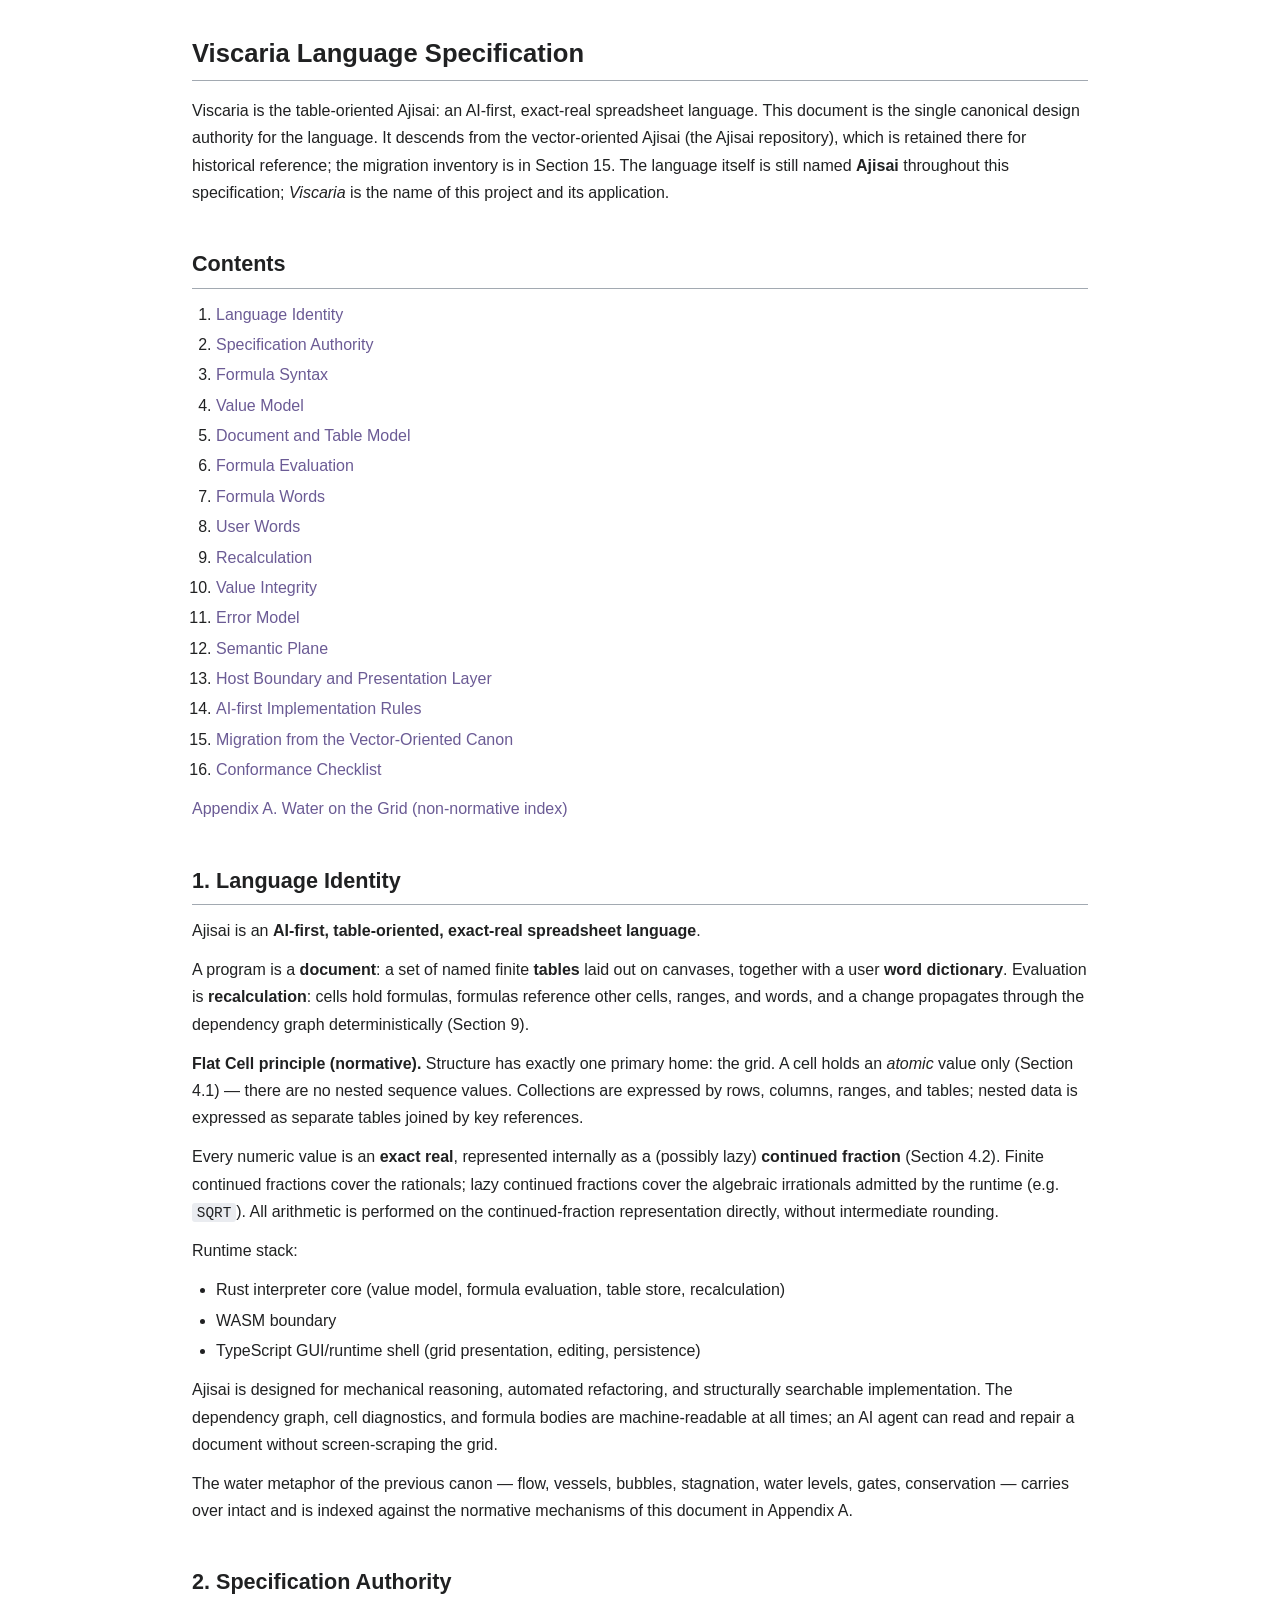
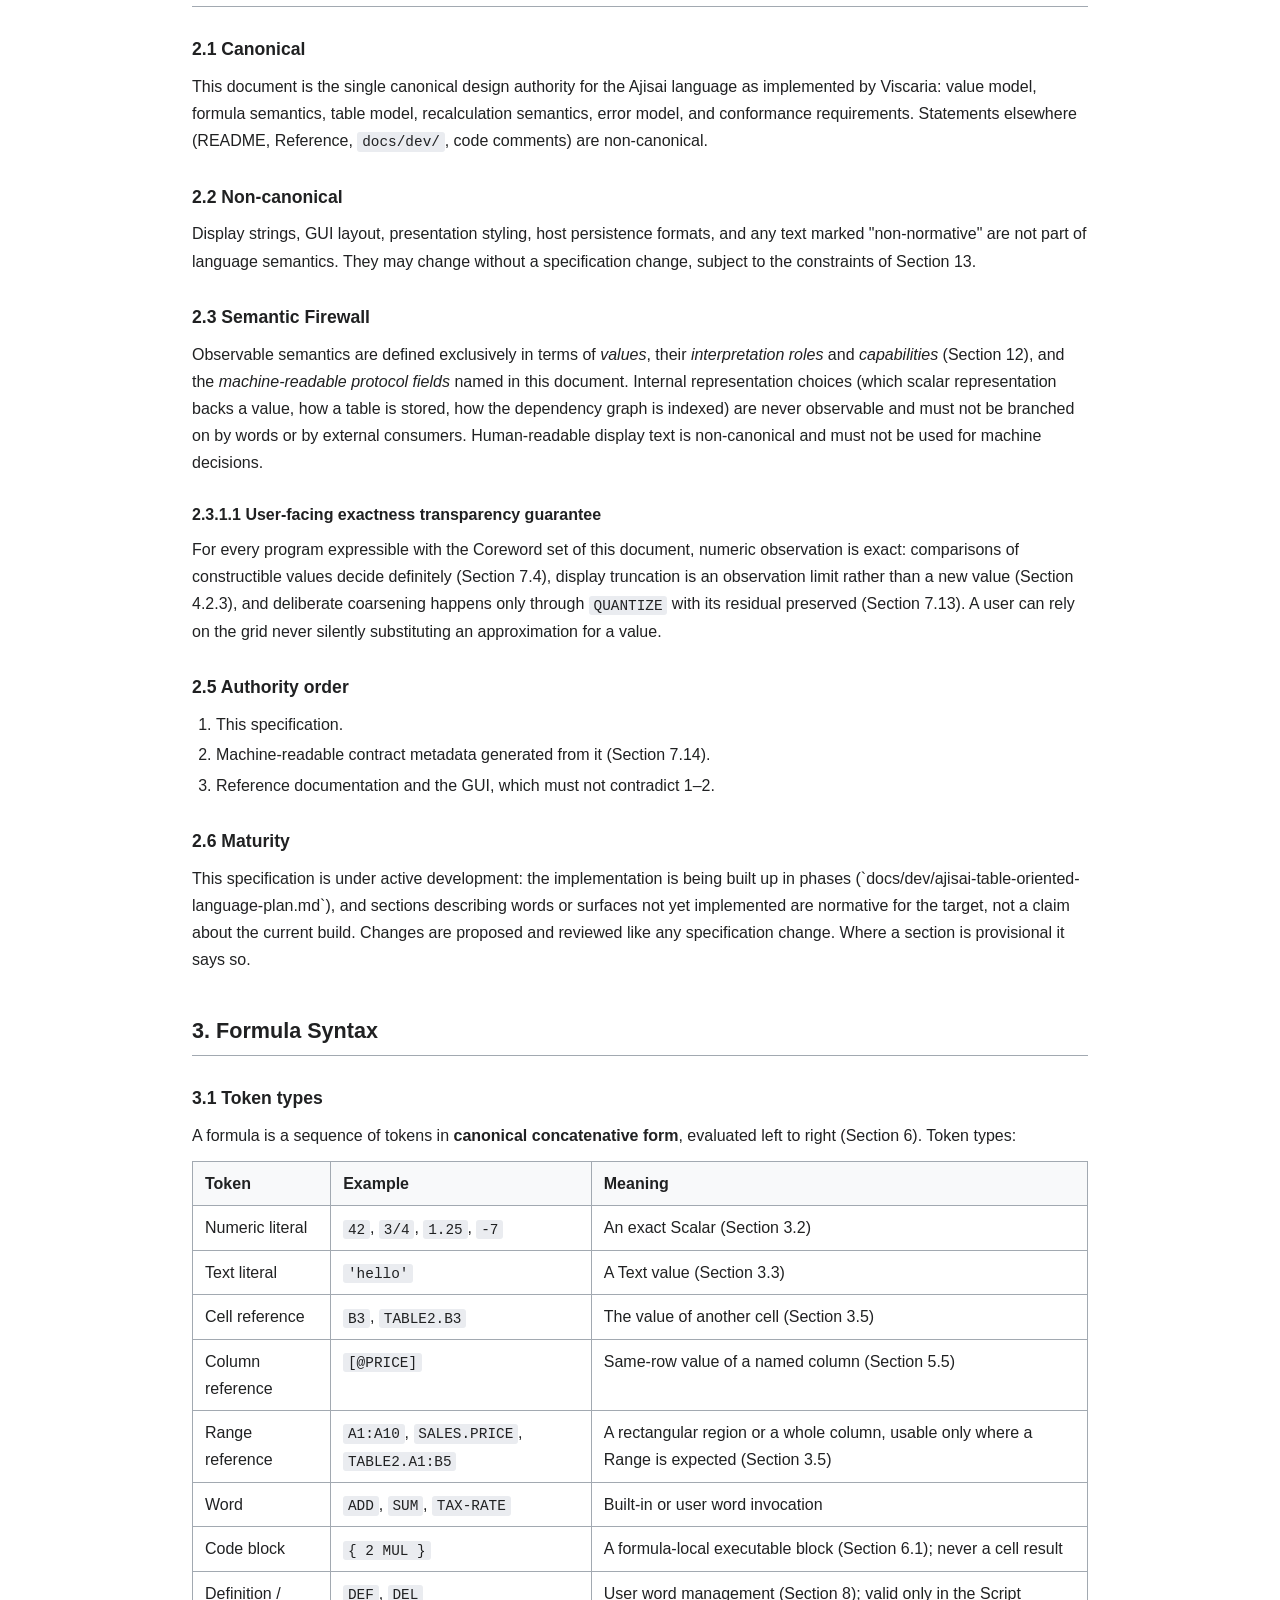
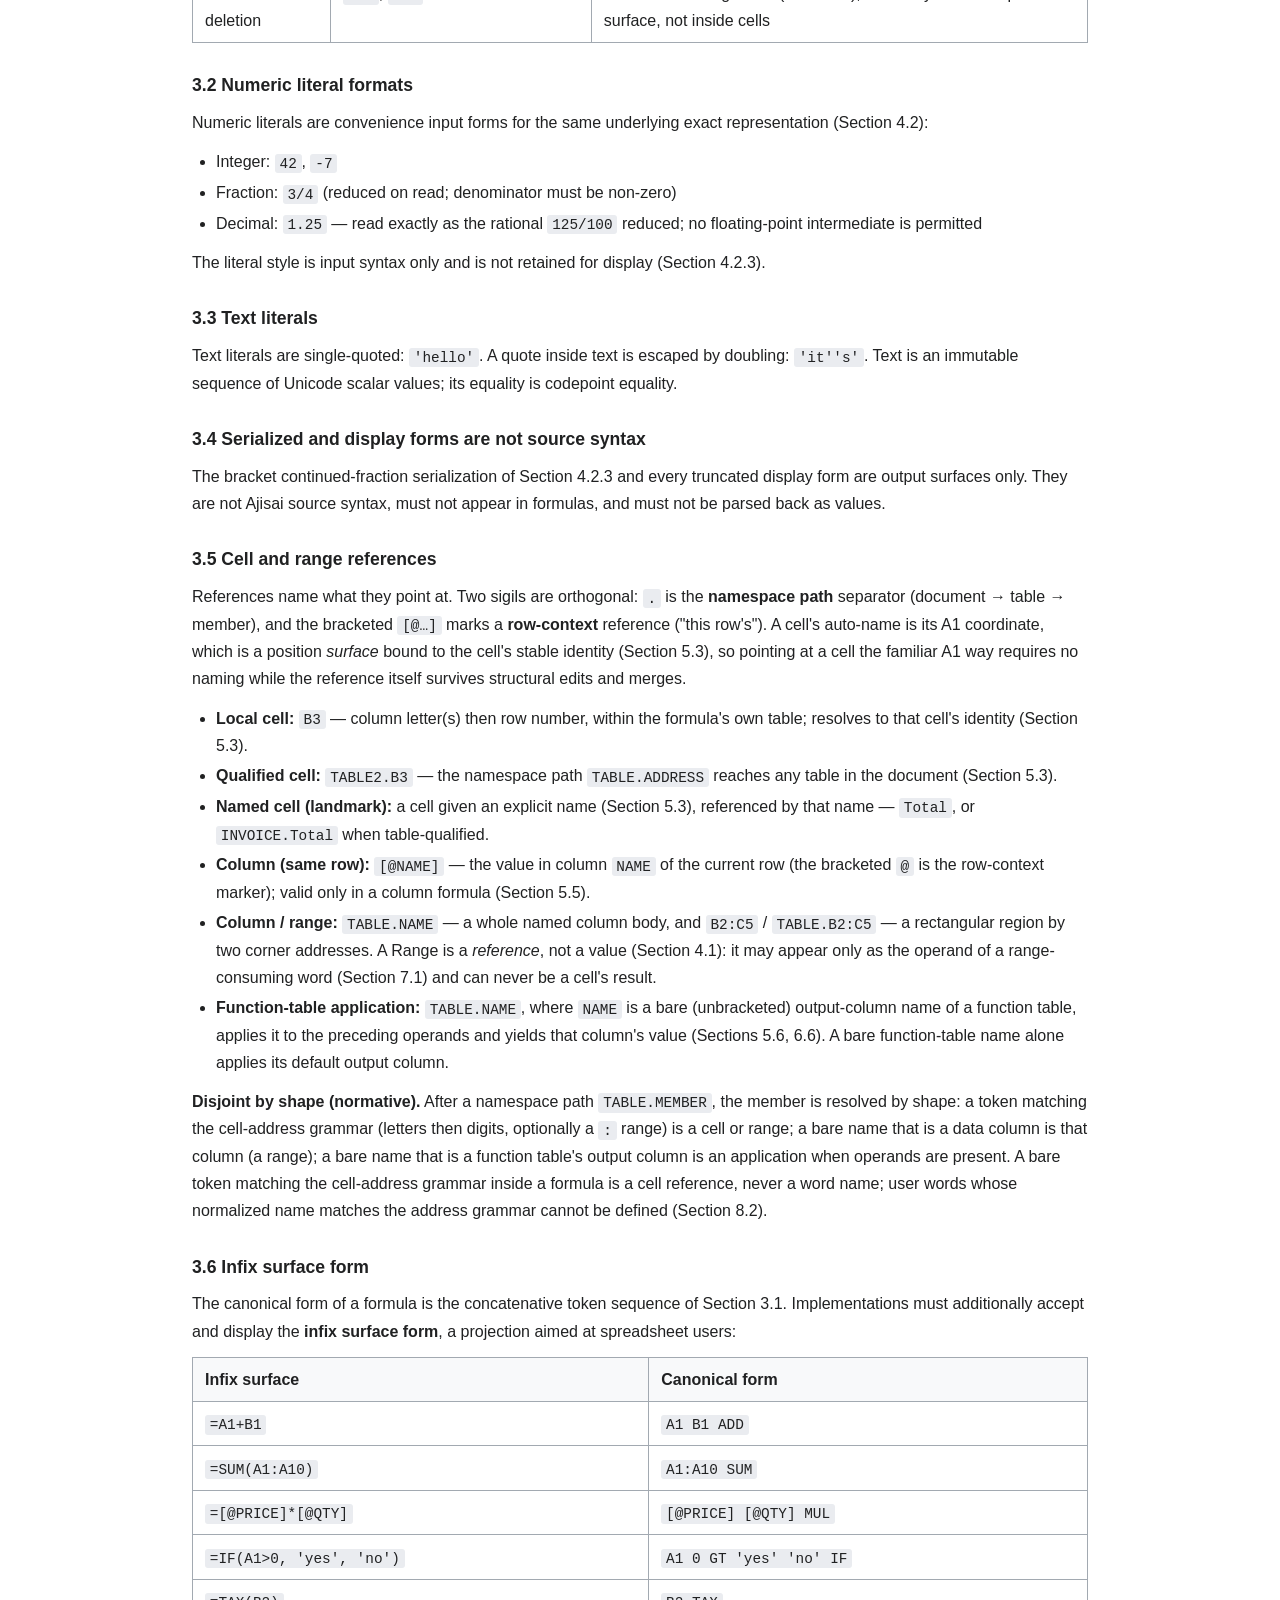
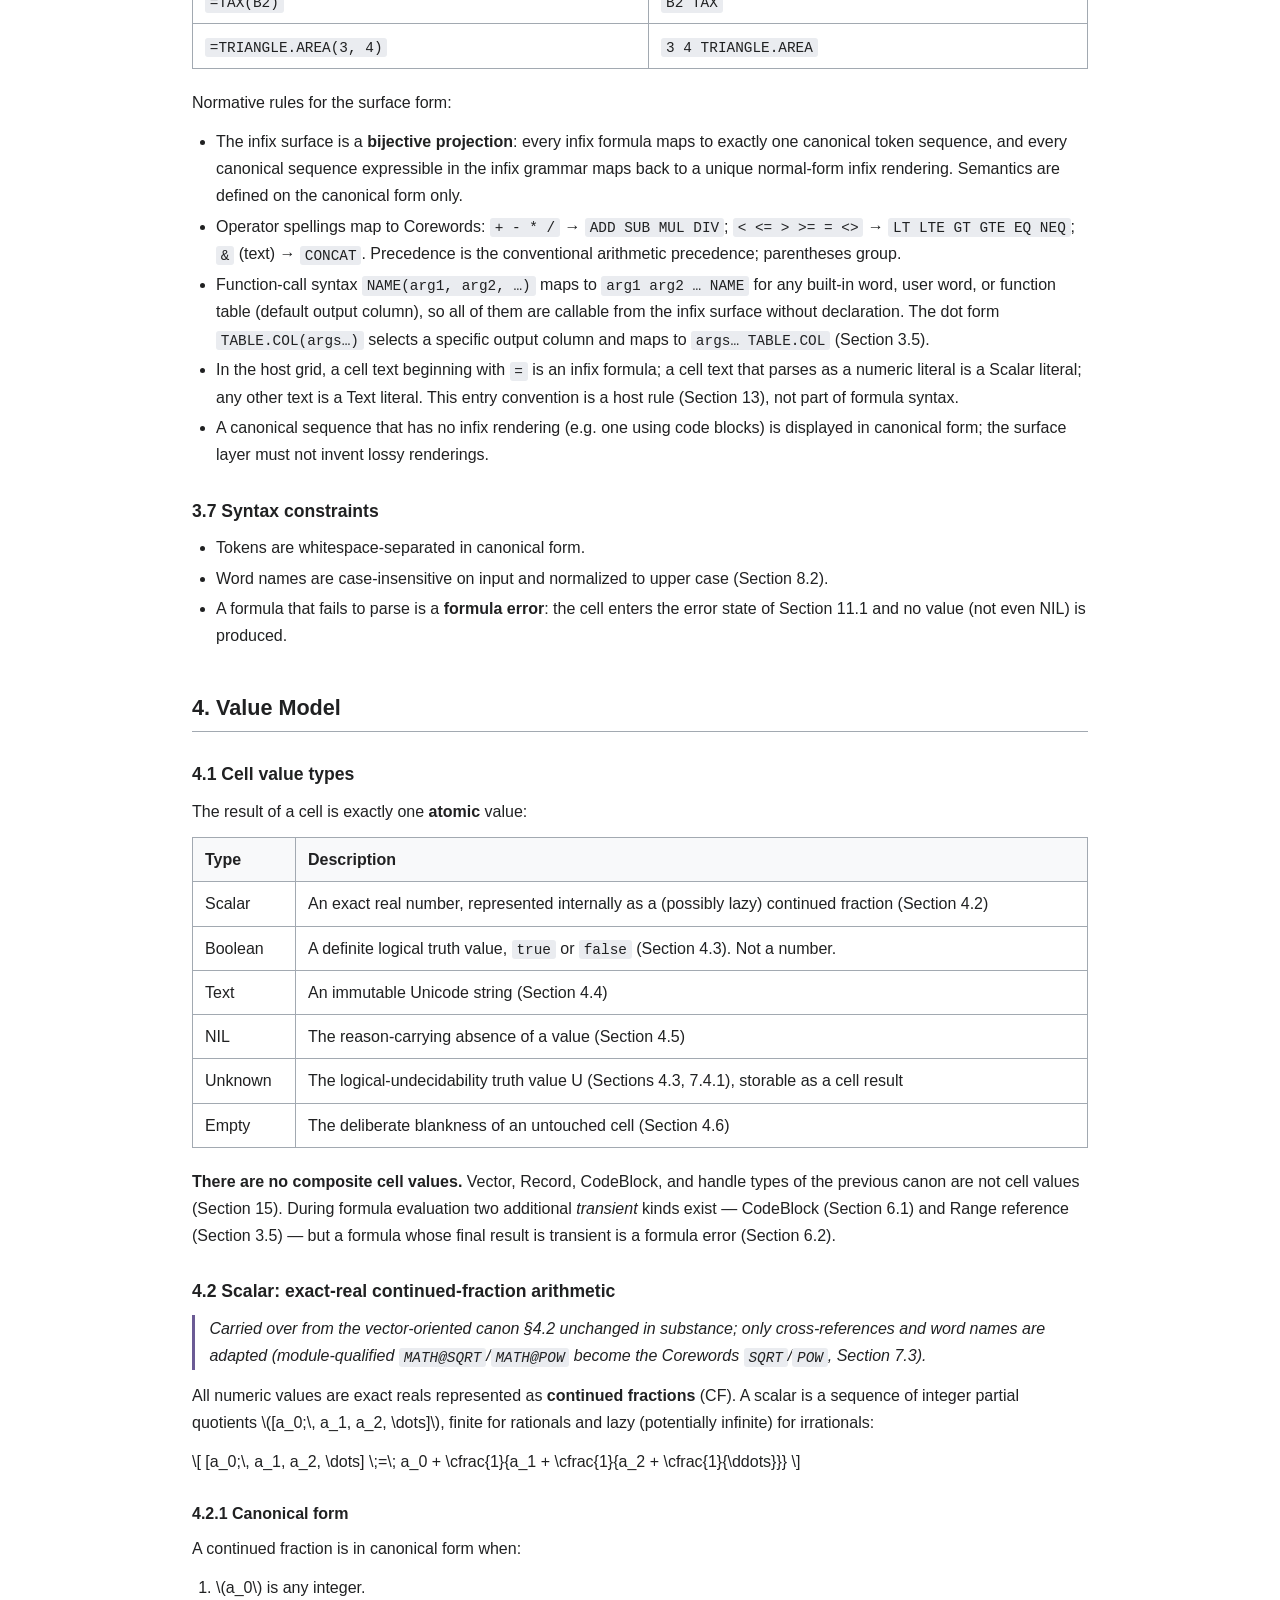
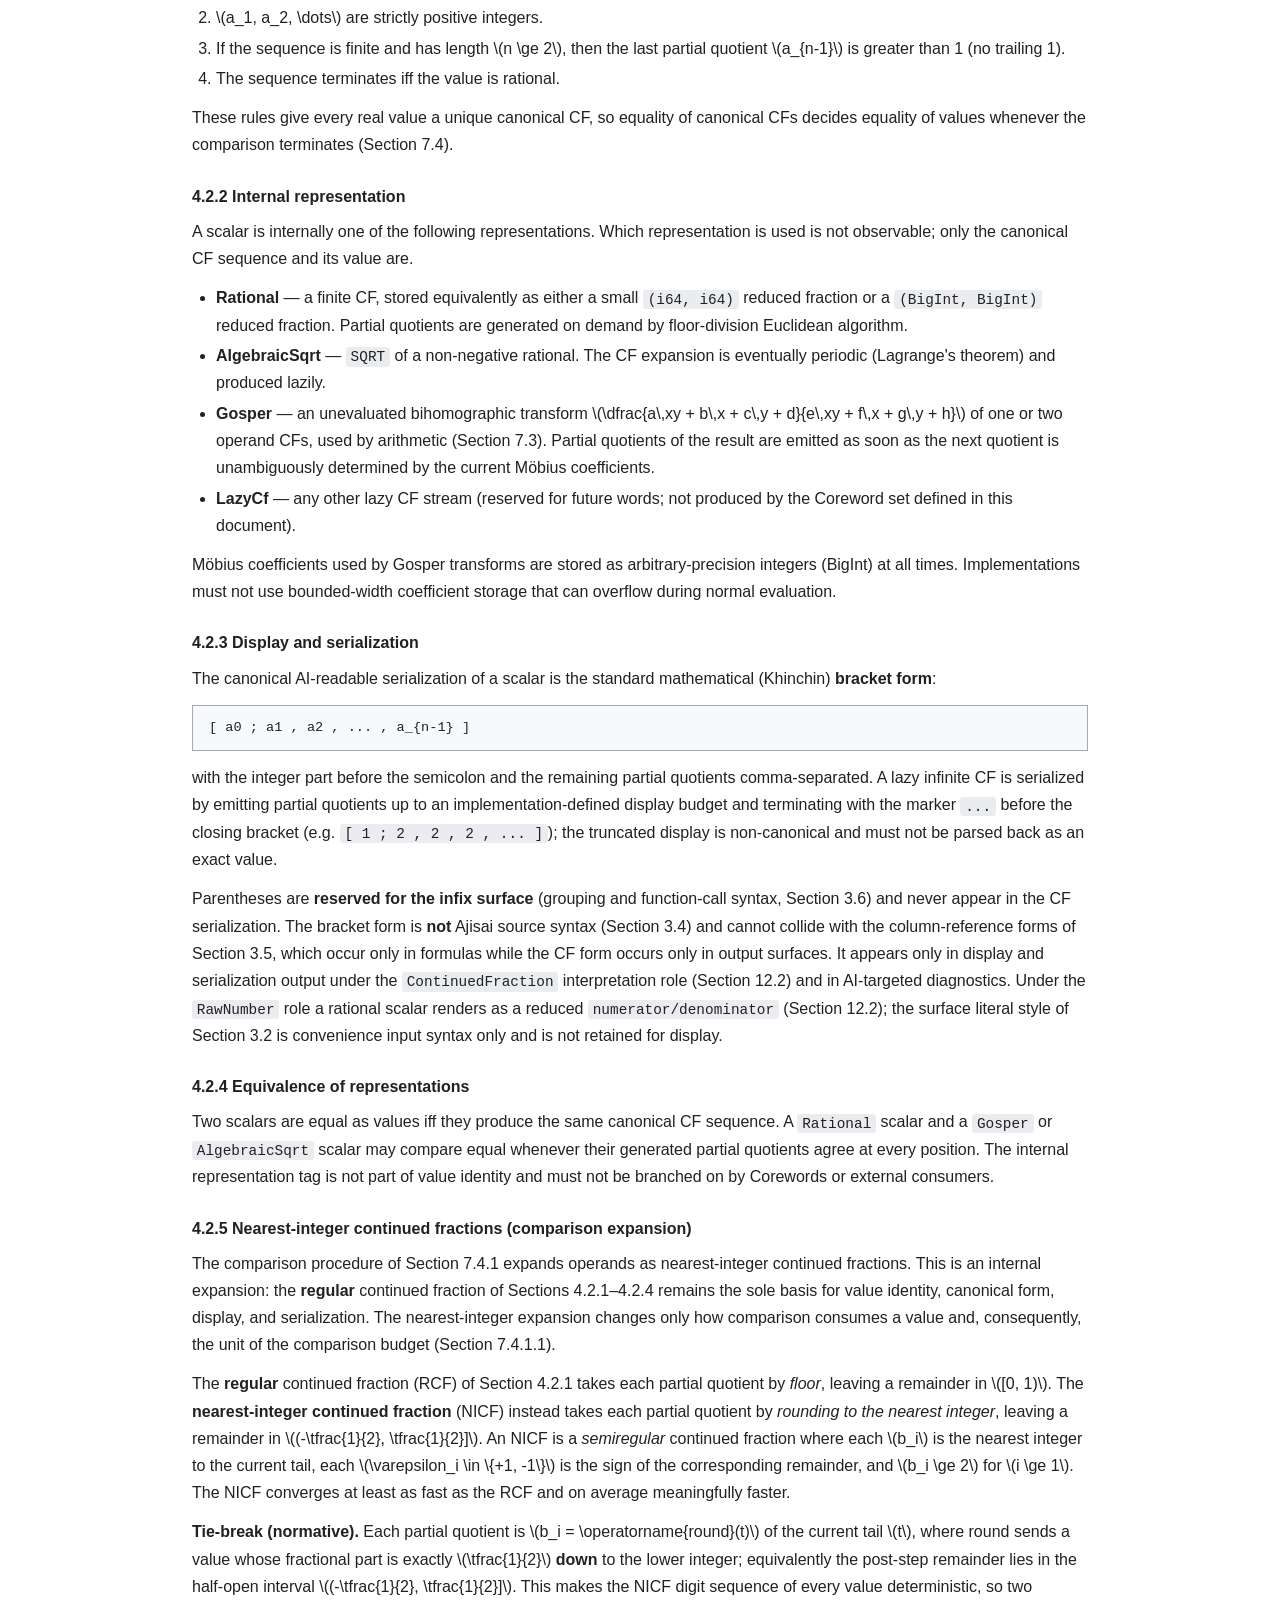
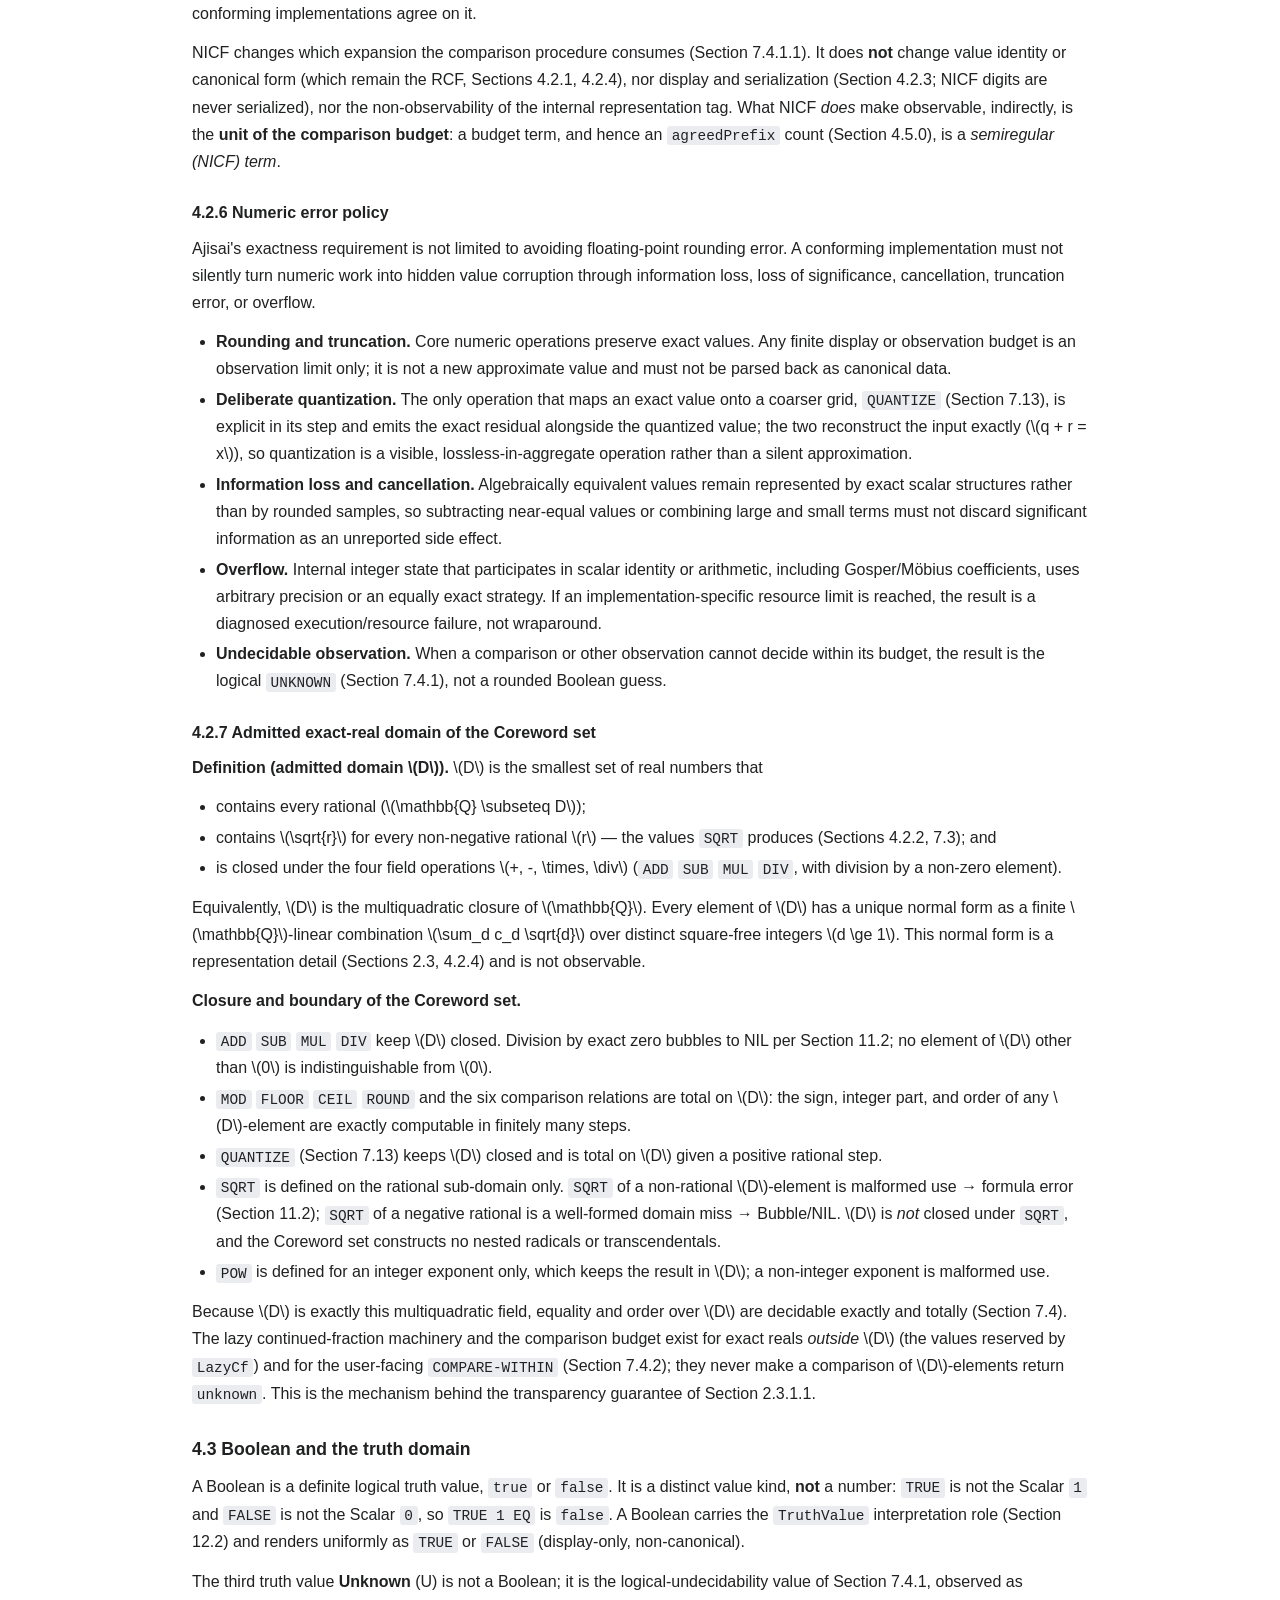
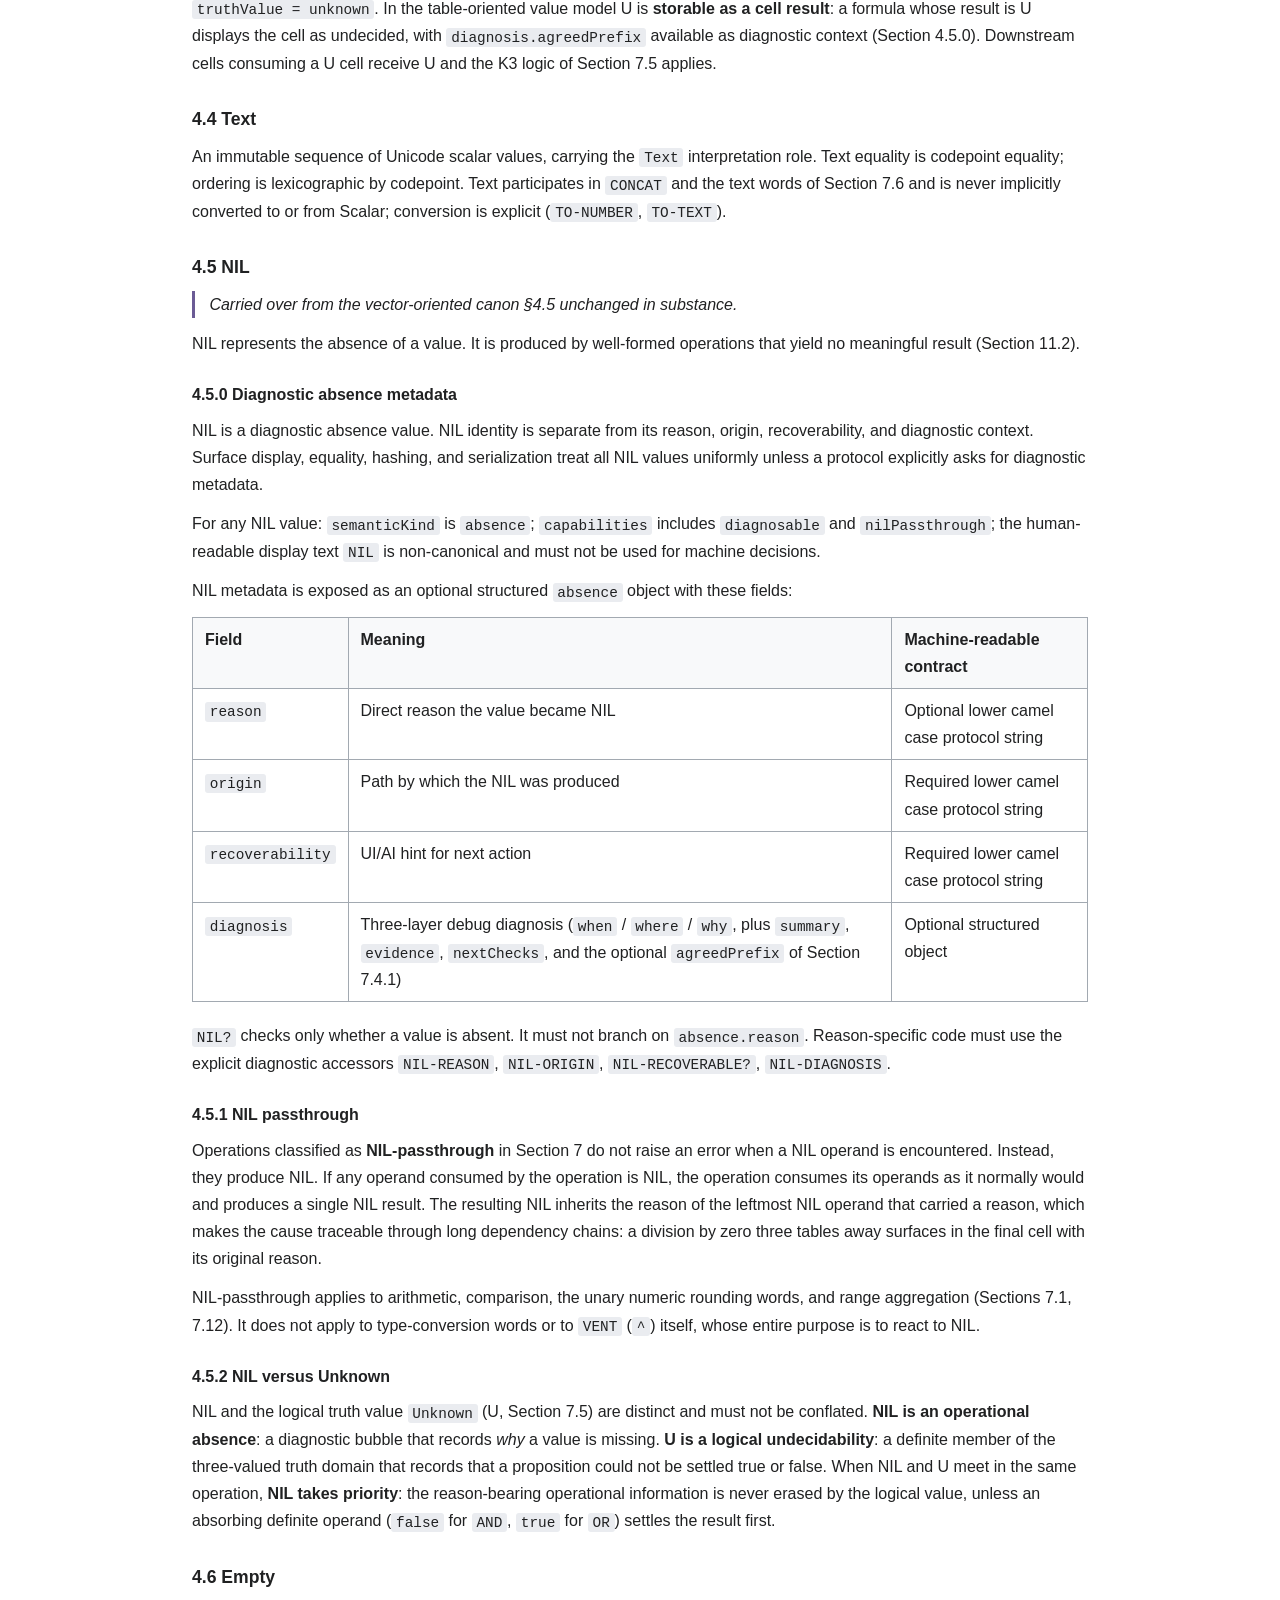
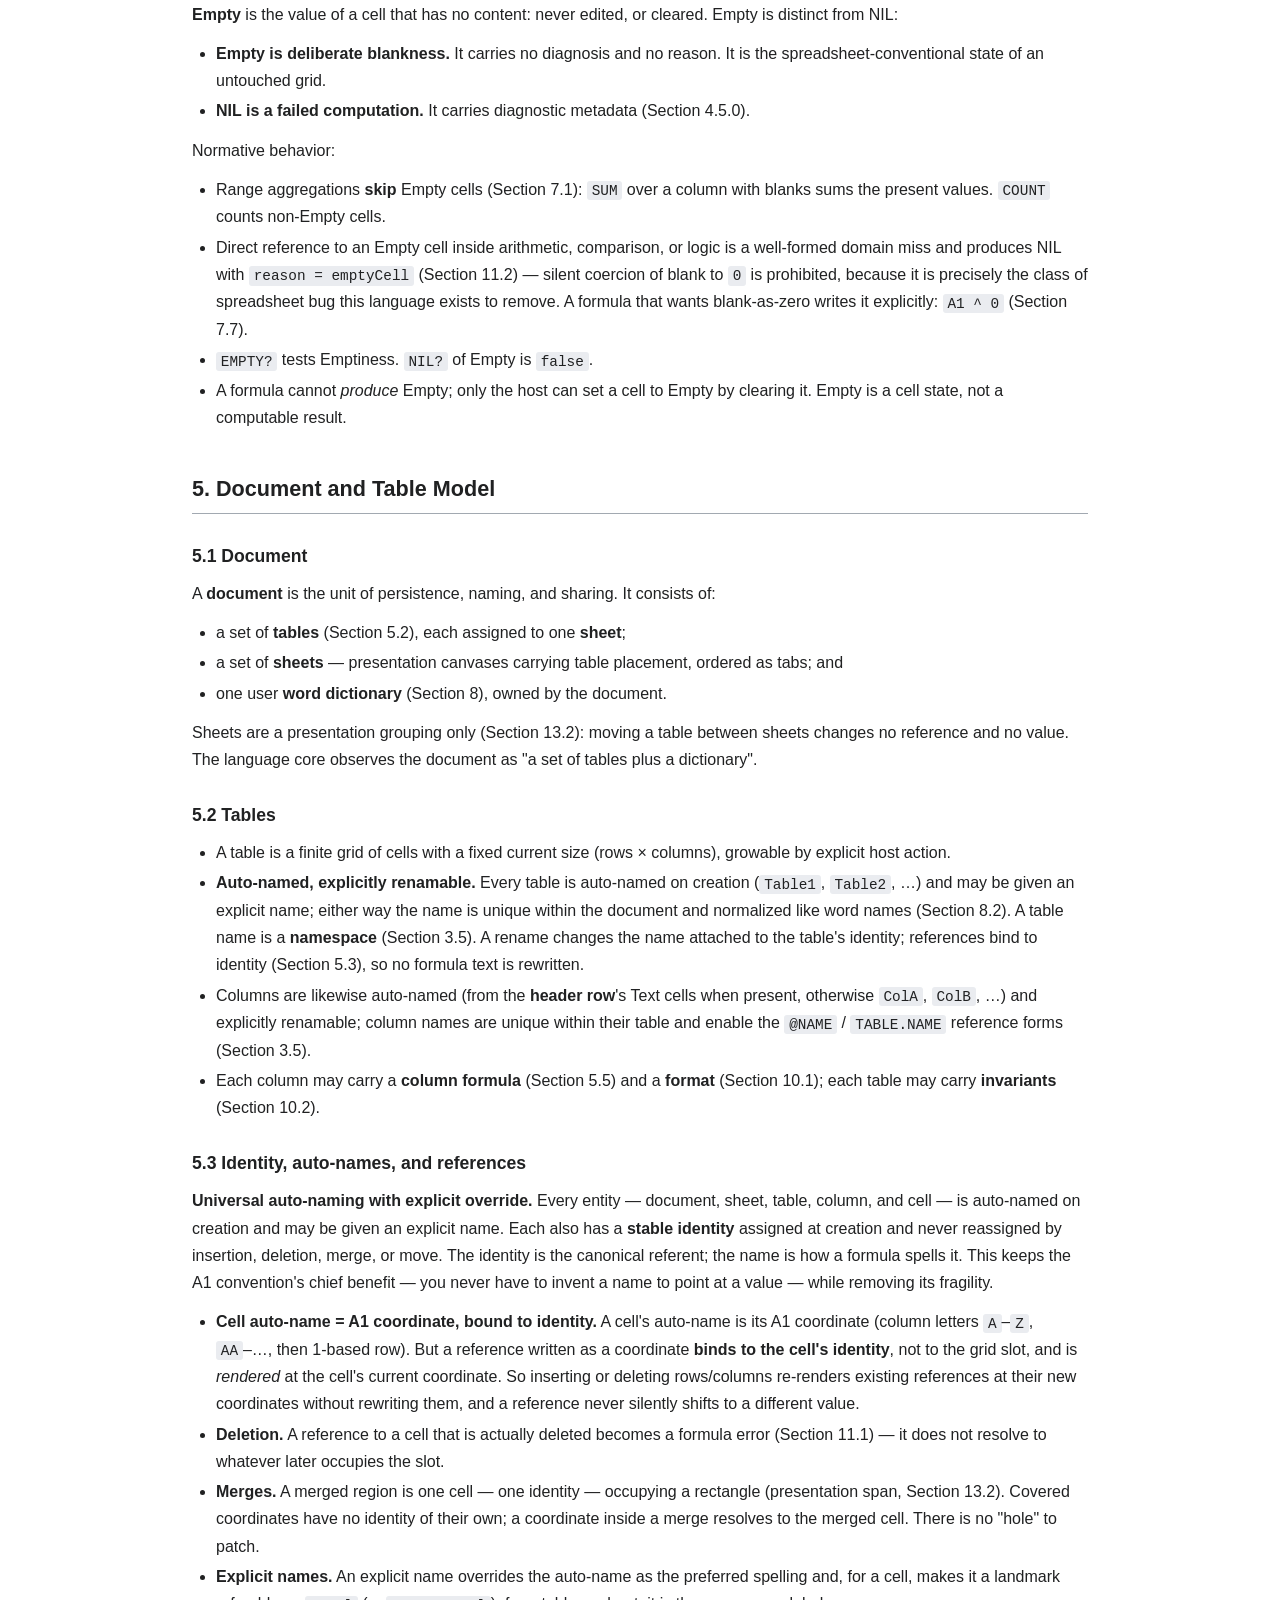
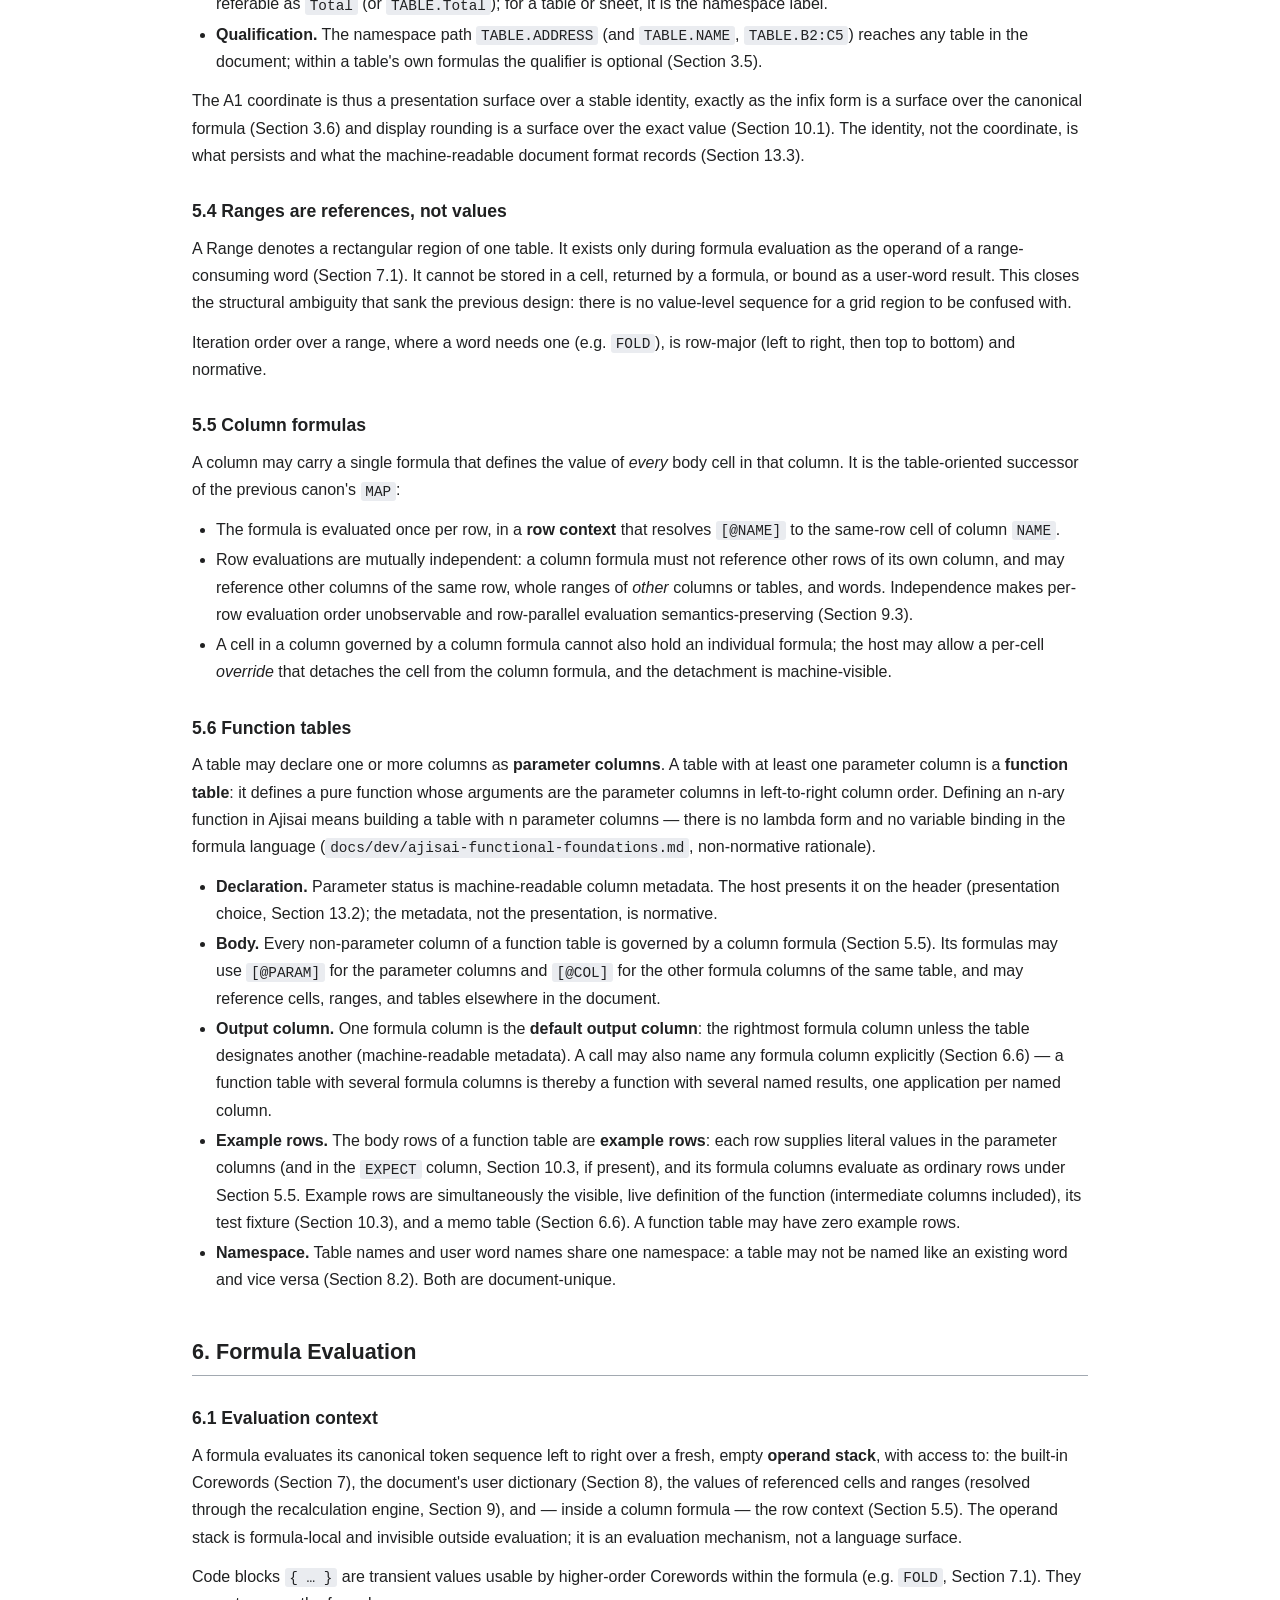
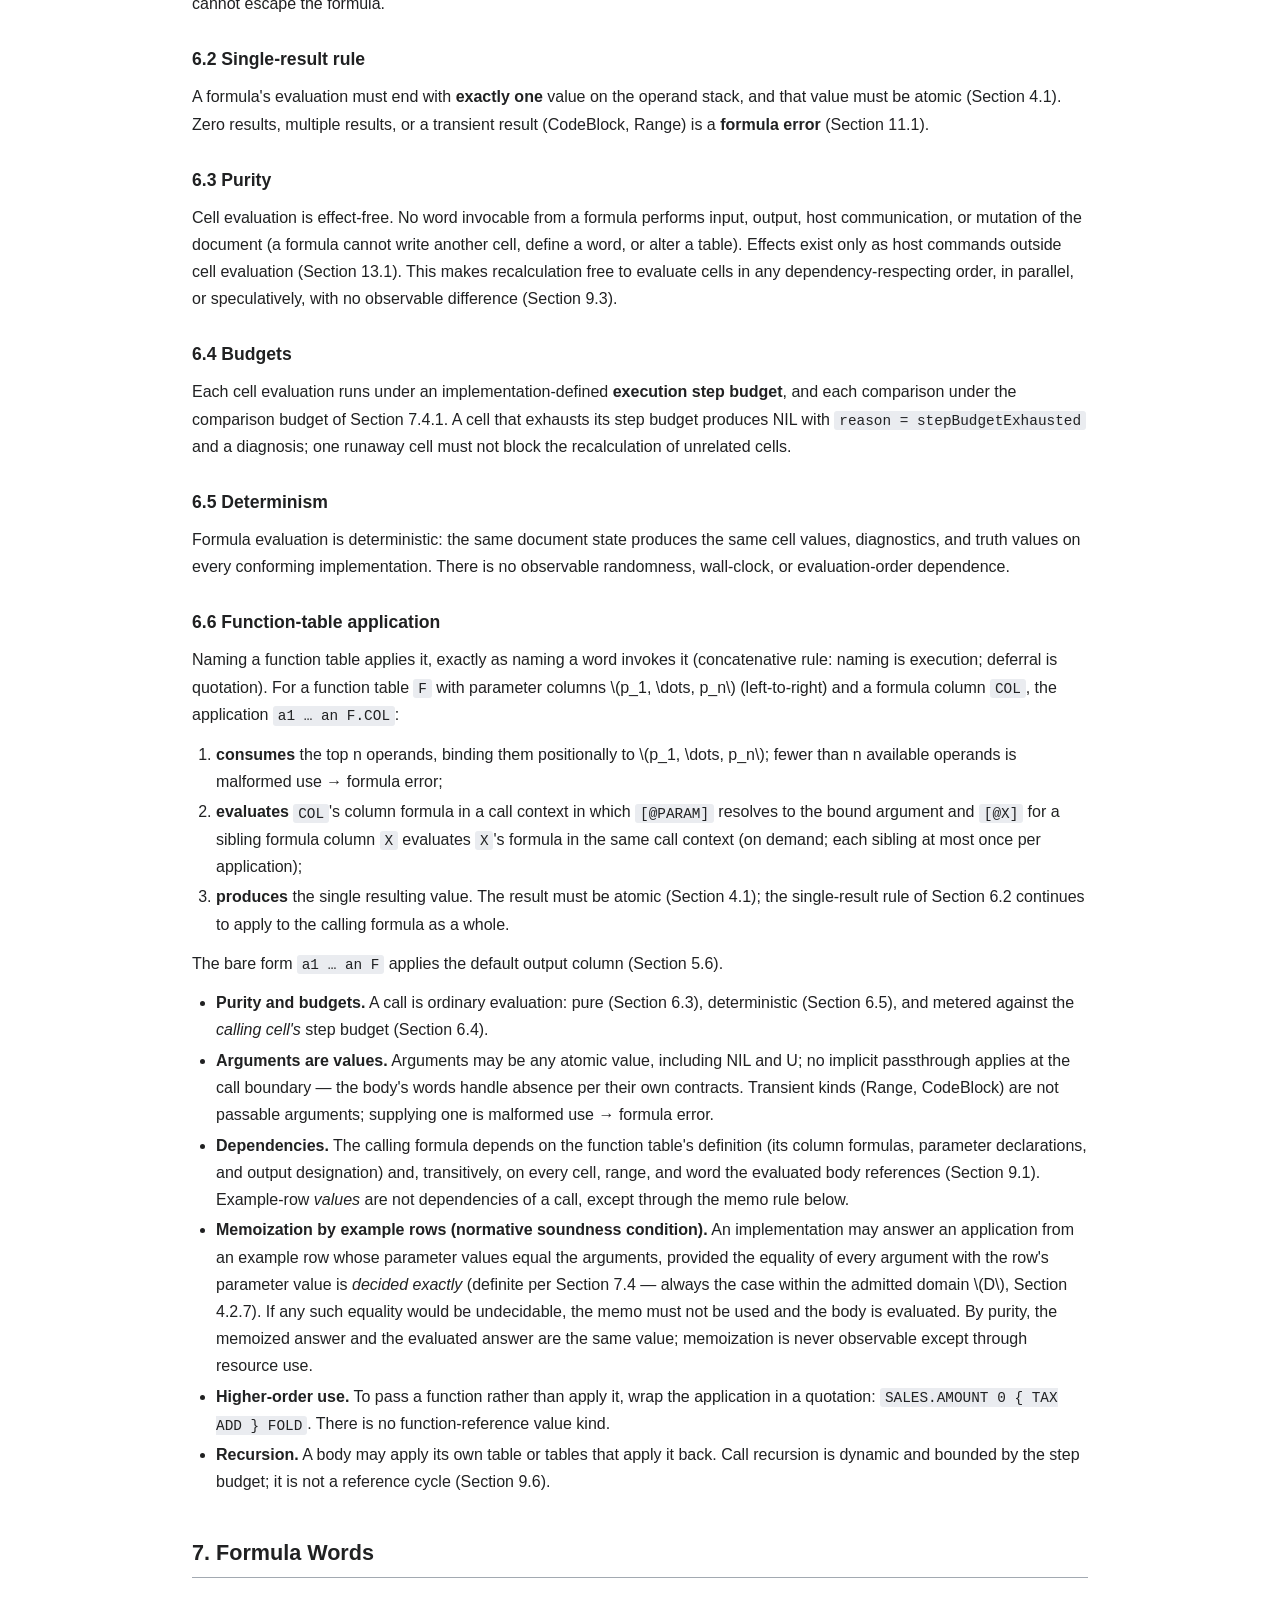
==== commit b84885bf: "spec: promote cell addressing into the canon (auto-naming, identity-bound A1, '.' namespace) Lifts t" ====
--- a/SPECIFICATION.html
+++ b/SPECIFICATION.html
@@ -183,9 +183,9 @@
 <tbody>
 <tr><td>Numeric literal</td><td><code>42</code>, <code>3/4</code>, <code>1.25</code>, <code>-7</code></td><td>An exact Scalar (Section 3.2)</td></tr>
 <tr><td>Text literal</td><td><code>'hello'</code></td><td>A Text value (Section 3.3)</td></tr>
-<tr><td>Cell reference</td><td><code>A1</code>, <code>TABLE2@B3</code></td><td>The value of another cell (Section 3.5)</td></tr>
+<tr><td>Cell reference</td><td><code>B3</code>, <code>TABLE2.B3</code></td><td>The value of another cell (Section 3.5)</td></tr>
 <tr><td>Column reference</td><td><code>[@PRICE]</code></td><td>Same-row value of a named column (Section 5.5)</td></tr>
-<tr><td>Range reference</td><td><code>A1:A10</code>, <code>[PRICE]</code>, <code>TABLE2@A1:B5</code></td><td>A rectangular region, usable only where a Range is expected (Section 3.5)</td></tr>
+<tr><td>Range reference</td><td><code>A1:A10</code>, <code>SALES.PRICE</code>, <code>TABLE2.A1:B5</code></td><td>A rectangular region or a whole column, usable only where a Range is expected (Section 3.5)</td></tr>
 <tr><td>Word</td><td><code>ADD</code>, <code>SUM</code>, <code>TAX-RATE</code></td><td>Built-in or user word invocation</td></tr>
 <tr><td>Code block</td><td><code>{ 2 MUL }</code></td><td>A formula-local executable block (Section 6.1); never a cell result</td></tr>
 <tr><td>Definition / deletion</td><td><code>DEF</code>, <code>DEL</code></td><td>User word management (Section 8); valid only in the Script surface, not inside cells</td></tr>
@@ -221,18 +221,23 @@
 
 <h3 id="35-cell-and-range-references">3.5 Cell and range references</h3>
 
-<ul>
-<li><strong>Local cell:</strong> <code>A1</code> — column letter(s) then row number, within the formula's own table.</li>
-<li><strong>Qualified cell:</strong> <code>TABLE2@B3</code> — the qualified-name form <code>TABLE@ADDRESS</code> reaches any table in the document (Section 5.3).</li>
-<li><strong>Column (same row):</strong> <code>[@NAME]</code> — the value in column <code>NAME</code> of the current row; valid only in a column formula (Section 5.5).</li>
-<li><strong>Range:</strong> <code>A1:A10</code> (rectangular by two corner addresses), <code>[NAME]</code> (a whole named column body), and their <code>TABLE@</code>-qualified forms. A Range is a <em>reference</em>, not a value (Section 4.1): it may appear only as the operand of a range-consuming word (Section 7.1) and can never be a cell's result.</li>
-<li><strong>Function-table application:</strong> <code>TABLE@NAME</code>, where <code>NAME</code> is a bare (unbracketed) column name of a function table, applies that function table to the preceding operands and yields the named column's value (Sections 5.6, 6.6). A bare function-table name alone applies it with its default output column. The three <code>@</code>-qualified forms are disjoint by shape: an address (<code>TABLE@B3</code>) is a cell reference, a bracketed name (<code>TABLE@[NAME]</code>) is a range, a bare name (<code>TABLE@NAME</code>) is an application.</li>
-</ul>
-
-<p><strong>Reference vocabulary is closed (normative).</strong> A bare token matching the
-cell-address grammar (letters then digits) inside a formula is a cell reference, never a
-word name. User words whose normalized name matches the address grammar cannot be defined
-(Section 8.2).</p>
+<p>References name what they point at. Two sigils are orthogonal: <code>.</code> is the
+<strong>namespace path</strong> separator (document → table → member), and the bracketed
+<code>[@…]</code> marks a <strong>row-context</strong> reference ("this row's"). A cell's auto-name is its
+A1 coordinate, which is a position <em>surface</em> bound to the cell's stable identity
+(Section 5.3), so pointing at a cell the familiar A1 way requires no naming while the
+reference itself survives structural edits and merges.</p>
+
+<ul>
+<li><strong>Local cell:</strong> <code>B3</code> — column letter(s) then row number, within the formula's own table; resolves to that cell's identity (Section 5.3).</li>
+<li><strong>Qualified cell:</strong> <code>TABLE2.B3</code> — the namespace path <code>TABLE.ADDRESS</code> reaches any table in the document (Section 5.3).</li>
+<li><strong>Named cell (landmark):</strong> a cell given an explicit name (Section 5.3), referenced by that name — <code>Total</code>, or <code>INVOICE.Total</code> when table-qualified.</li>
+<li><strong>Column (same row):</strong> <code>[@NAME]</code> — the value in column <code>NAME</code> of the current row (the bracketed <code>@</code> is the row-context marker); valid only in a column formula (Section 5.5).</li>
+<li><strong>Column / range:</strong> <code>TABLE.NAME</code> — a whole named column body, and <code>B2:C5</code> / <code>TABLE.B2:C5</code> — a rectangular region by two corner addresses. A Range is a <em>reference</em>, not a value (Section 4.1): it may appear only as the operand of a range-consuming word (Section 7.1) and can never be a cell's result.</li>
+<li><strong>Function-table application:</strong> <code>TABLE.NAME</code>, where <code>NAME</code> is a bare (unbracketed) output-column name of a function table, applies it to the preceding operands and yields that column's value (Sections 5.6, 6.6). A bare function-table name alone applies its default output column.</li>
+</ul>
+
+<p><strong>Disjoint by shape (normative).</strong> After a namespace path <code>TABLE.MEMBER</code>, the member is resolved by shape: a token matching the cell-address grammar (letters then digits, optionally a <code>:</code> range) is a cell or range; a bare name that is a data column is that column (a range); a bare name that is a function table's output column is an application when operands are present. A bare token matching the cell-address grammar inside a formula is a cell reference, never a word name; user words whose normalized name matches the address grammar cannot be defined (Section 8.2).</p>
 
 <h3 id="36-infix-surface-form">3.6 Infix surface form</h3>
 
@@ -249,7 +254,7 @@
 <tr><td><code>=[@PRICE]*[@QTY]</code></td><td><code>[@PRICE] [@QTY] MUL</code></td></tr>
 <tr><td><code>=IF(A1&gt;0, 'yes', 'no')</code></td><td><code>A1 0 GT 'yes' 'no' IF</code></td></tr>
 <tr><td><code>=TAX(B2)</code></td><td><code>B2 TAX</code></td></tr>
-<tr><td><code>=TRIANGLE.AREA(3, 4)</code></td><td><code>3 4 TRIANGLE@AREA</code></td></tr>
+<tr><td><code>=TRIANGLE.AREA(3, 4)</code></td><td><code>3 4 TRIANGLE.AREA</code></td></tr>
 </tbody>
 </table>
 </div>
@@ -259,7 +264,7 @@
 <ul>
 <li>The infix surface is a <strong>bijective projection</strong>: every infix formula maps to exactly one canonical token sequence, and every canonical sequence expressible in the infix grammar maps back to a unique normal-form infix rendering. Semantics are defined on the canonical form only.</li>
 <li>Operator spellings map to Corewords: <code>+ - * /</code> → <code>ADD SUB MUL DIV</code>; <code>&lt; &lt;= &gt; &gt;= = &lt;&gt;</code> → <code>LT LTE GT GTE EQ NEQ</code>; <code>&amp;</code> (text) → <code>CONCAT</code>. Precedence is the conventional arithmetic precedence; parentheses group.</li>
-<li>Function-call syntax <code>NAME(arg1, arg2, …)</code> maps to <code>arg1 arg2 … NAME</code> for any built-in word, user word, or function table (default output column), so all of them are callable from the infix surface without declaration. The dot form <code>TABLE.COL(args…)</code> selects a specific output column and maps to <code>args… TABLE@COL</code> (Section 3.5).</li>
+<li>Function-call syntax <code>NAME(arg1, arg2, …)</code> maps to <code>arg1 arg2 … NAME</code> for any built-in word, user word, or function table (default output column), so all of them are callable from the infix surface without declaration. The dot form <code>TABLE.COL(args…)</code> selects a specific output column and maps to <code>args… TABLE.COL</code> (Section 3.5).</li>
 <li>In the host grid, a cell text beginning with <code>=</code> is an infix formula; a cell text that parses as a numeric literal is a Scalar literal; any other text is a Text literal. This entry convention is a host rule (Section 13), not part of formula syntax.</li>
 <li>A canonical sequence that has no infix rendering (e.g. one using code blocks) is displayed in canonical form; the surface layer must not invent lossy renderings.</li>
 </ul>
@@ -585,19 +590,33 @@
 <h3 id="52-tables">5.2 Tables</h3>
 
 <ul>
-<li>A table is a named finite grid of cells with a fixed current size (rows × columns), growable by explicit host action. The default table of a new document is <code>TABLE1</code>.</li>
-<li><strong>Table names are unique within the document</strong> (normative), normalized like word names (Section 8.2). Renaming a table rewrites all references to it atomically (host-mediated, Section 13).</li>
-<li>A table may declare a <strong>header row</strong> whose Text cells name the columns. Column names are unique within their table and enable the <code>[@NAME]</code> / <code>[NAME]</code> reference forms (Section 3.5).</li>
+<li>A table is a finite grid of cells with a fixed current size (rows × columns), growable by explicit host action.</li>
+<li><strong>Auto-named, explicitly renamable.</strong> Every table is auto-named on creation (<code>Table1</code>, <code>Table2</code>, …) and may be given an explicit name; either way the name is unique within the document and normalized like word names (Section 8.2). A table name is a <strong>namespace</strong> (Section 3.5). A rename changes the name attached to the table's identity; references bind to identity (Section 5.3), so no formula text is rewritten.</li>
+<li>Columns are likewise auto-named (from the <strong>header row</strong>'s Text cells when present, otherwise <code>ColA</code>, <code>ColB</code>, …) and explicitly renamable; column names are unique within their table and enable the <code>@NAME</code> / <code>TABLE.NAME</code> reference forms (Section 3.5).</li>
 <li>Each column may carry a <strong>column formula</strong> (Section 5.5) and a <strong>format</strong> (Section 10.1); each table may carry <strong>invariants</strong> (Section 10.2).</li>
 </ul>
 
-<h3 id="53-addresses-and-references">5.3 Addresses and references</h3>
-
-<ul>
-<li>Cell addresses use the A1 convention: column letters (<code>A</code>–<code>Z</code>, <code>AA</code>–…) then 1-based row number. Addresses are positional and refer to the grid slot, not to a value identity.</li>
-<li>The qualified form <code>TABLE@A1</code> (and <code>TABLE@[NAME]</code>, <code>TABLE@A1:B5</code>) reaches any table in the document. Within a table's own formulas the qualifier is optional.</li>
-<li>Structural edits (row/column insertion and deletion) rewrite affected references in formulas, following spreadsheet convention; a reference whose target is deleted becomes a formula error (Section 11.1), not a silently shifted reference.</li>
-</ul>
+<h3 id="53-addresses-and-references">5.3 Identity, auto-names, and references</h3>
+
+<p><strong>Universal auto-naming with explicit override.</strong> Every entity — document,
+sheet, table, column, and cell — is auto-named on creation and may be given an explicit
+name. Each also has a <strong>stable identity</strong> assigned at creation and never
+reassigned by insertion, deletion, merge, or move. The identity is the canonical referent;
+the name is how a formula spells it. This keeps the A1 convention's chief benefit — you
+never have to invent a name to point at a value — while removing its fragility.</p>
+
+<ul>
+<li><strong>Cell auto-name = A1 coordinate, bound to identity.</strong> A cell's auto-name is its A1 coordinate (column letters <code>A</code>–<code>Z</code>, <code>AA</code>–…, then 1-based row). But a reference written as a coordinate <strong>binds to the cell's identity</strong>, not to the grid slot, and is <em>rendered</em> at the cell's current coordinate. So inserting or deleting rows/columns re-renders existing references at their new coordinates without rewriting them, and a reference never silently shifts to a different value.</li>
+<li><strong>Deletion.</strong> A reference to a cell that is actually deleted becomes a formula error (Section 11.1) — it does not resolve to whatever later occupies the slot.</li>
+<li><strong>Merges.</strong> A merged region is one cell — one identity — occupying a rectangle (presentation span, Section 13.2). Covered coordinates have no identity of their own; a coordinate inside a merge resolves to the merged cell. There is no "hole" to patch.</li>
+<li><strong>Explicit names.</strong> An explicit name overrides the auto-name as the preferred spelling and, for a cell, makes it a landmark referable as <code>Total</code> (or <code>TABLE.Total</code>); for a table or sheet, it is the namespace label.</li>
+<li><strong>Qualification.</strong> The namespace path <code>TABLE.ADDRESS</code> (and <code>TABLE.NAME</code>, <code>TABLE.B2:C5</code>) reaches any table in the document; within a table's own formulas the qualifier is optional (Section 3.5).</li>
+</ul>
+
+<p>The A1 coordinate is thus a presentation surface over a stable identity, exactly as
+the infix form is a surface over the canonical formula (Section 3.6) and display rounding
+is a surface over the exact value (Section 10.1). The identity, not the coordinate, is
+what persists and what the machine-readable document format records (Section 13.3).</p>
 
 <h3 id="54-ranges-are-references">5.4 Ranges are references, not values</h3>
 
@@ -689,7 +708,7 @@
 <p>Naming a function table applies it, exactly as naming a word invokes it (concatenative
 rule: naming is execution; deferral is quotation). For a function table <code>F</code>
 with parameter columns \(p_1, \dots, p_n\) (left-to-right) and a formula column
-<code>COL</code>, the application <code>a1 … an F@COL</code>:</p>
+<code>COL</code>, the application <code>a1 … an F.COL</code>:</p>
 
 <ol>
 <li><strong>consumes</strong> the top n operands, binding them positionally to \(p_1, \dots, p_n\); fewer than n available operands is malformed use → formula error;</li>
@@ -705,7 +724,7 @@
 <li><strong>Arguments are values.</strong> Arguments may be any atomic value, including NIL and U; no implicit passthrough applies at the call boundary — the body's words handle absence per their own contracts. Transient kinds (Range, CodeBlock) are not passable arguments; supplying one is malformed use → formula error.</li>
 <li><strong>Dependencies.</strong> The calling formula depends on the function table's definition (its column formulas, parameter declarations, and output designation) and, transitively, on every cell, range, and word the evaluated body references (Section 9.1). Example-row <em>values</em> are not dependencies of a call, except through the memo rule below.</li>
 <li><strong>Memoization by example rows (normative soundness condition).</strong> An implementation may answer an application from an example row whose parameter values equal the arguments, provided the equality of every argument with the row's parameter value is <em>decided exactly</em> (definite per Section 7.4 — always the case within the admitted domain \(D\), Section 4.2.7). If any such equality would be undecidable, the memo must not be used and the body is evaluated. By purity, the memoized answer and the evaluated answer are the same value; memoization is never observable except through resource use.</li>
-<li><strong>Higher-order use.</strong> To pass a function rather than apply it, wrap the application in a quotation: <code>[SALES] 0 { TAX ADD } FOLD</code>. There is no function-reference value kind.</li>
+<li><strong>Higher-order use.</strong> To pass a function rather than apply it, wrap the application in a quotation: <code>SALES.AMOUNT 0 { TAX ADD } FOLD</code>. There is no function-reference value kind.</li>
 <li><strong>Recursion.</strong> A body may apply its own table or tables that apply it back. Call recursion is dynamic and bounded by the step budget; it is not a reference cycle (Section 9.6).</li>
 </ul>
 
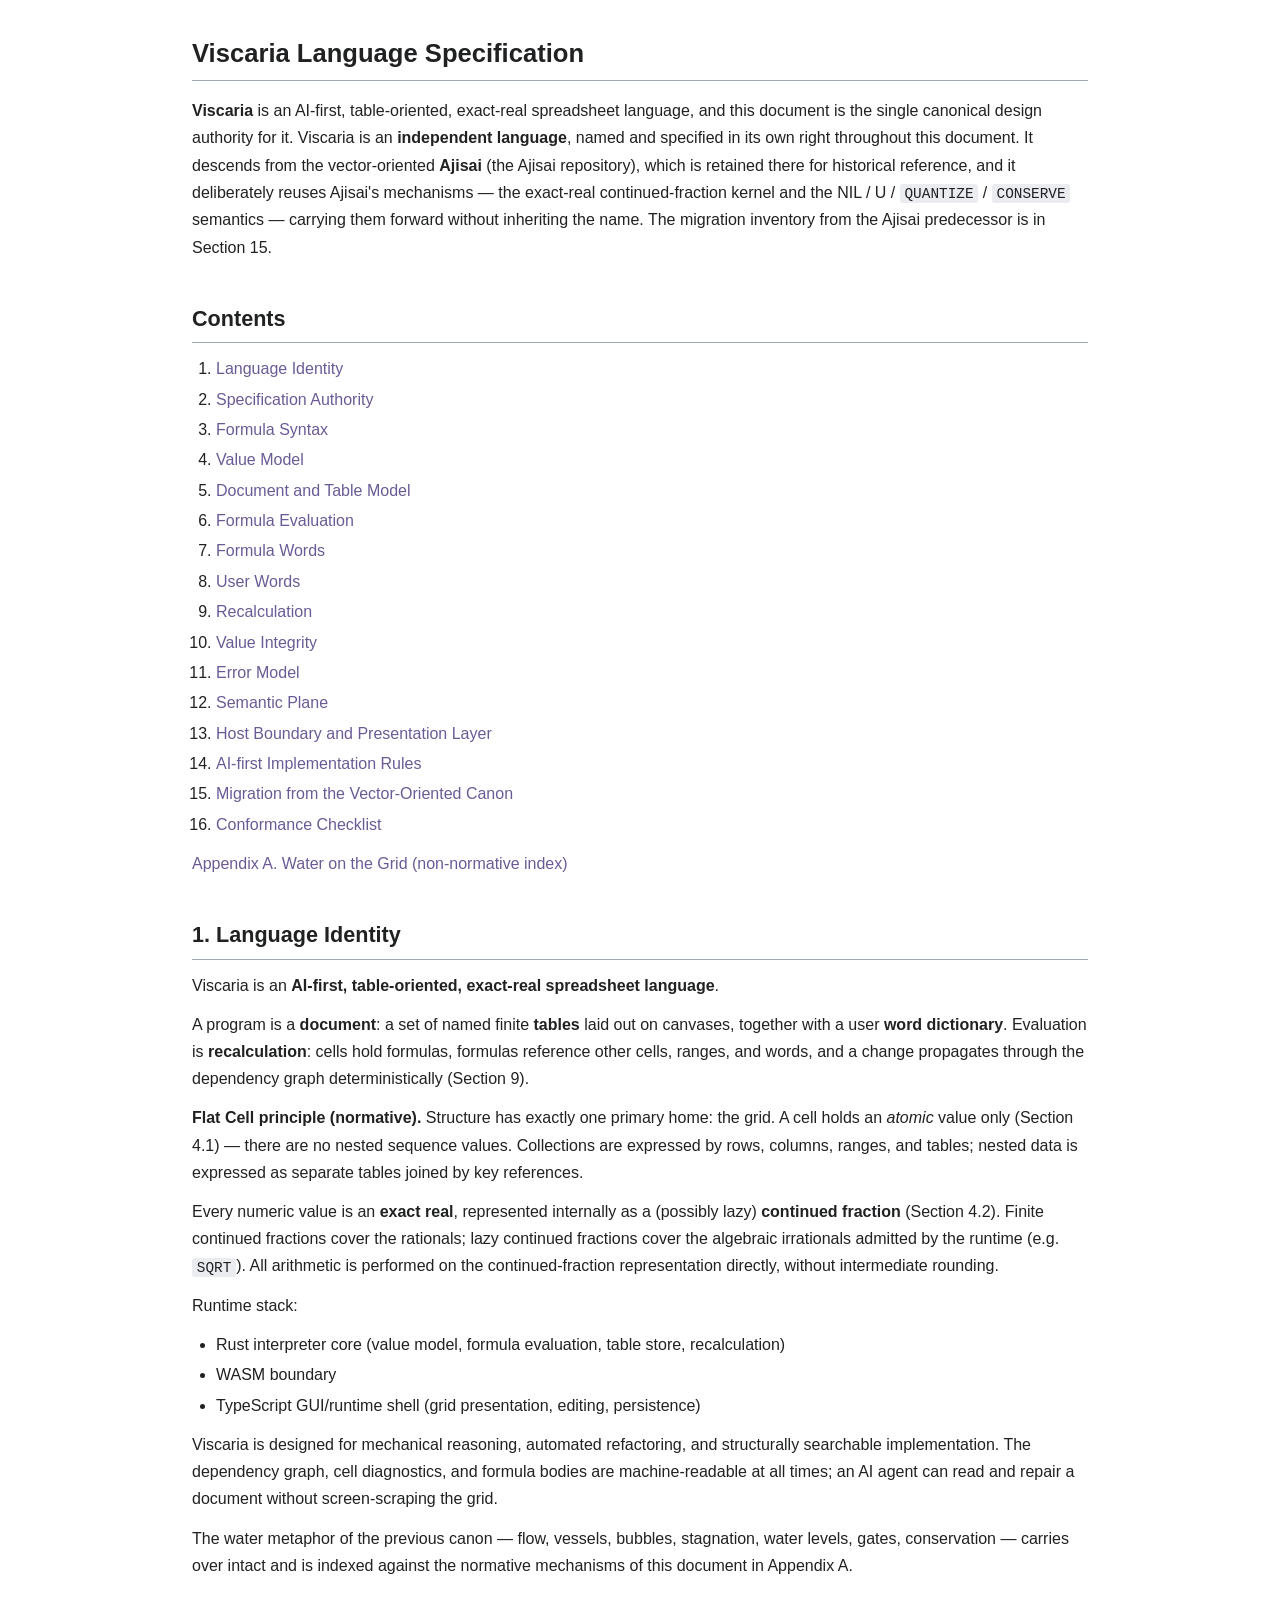
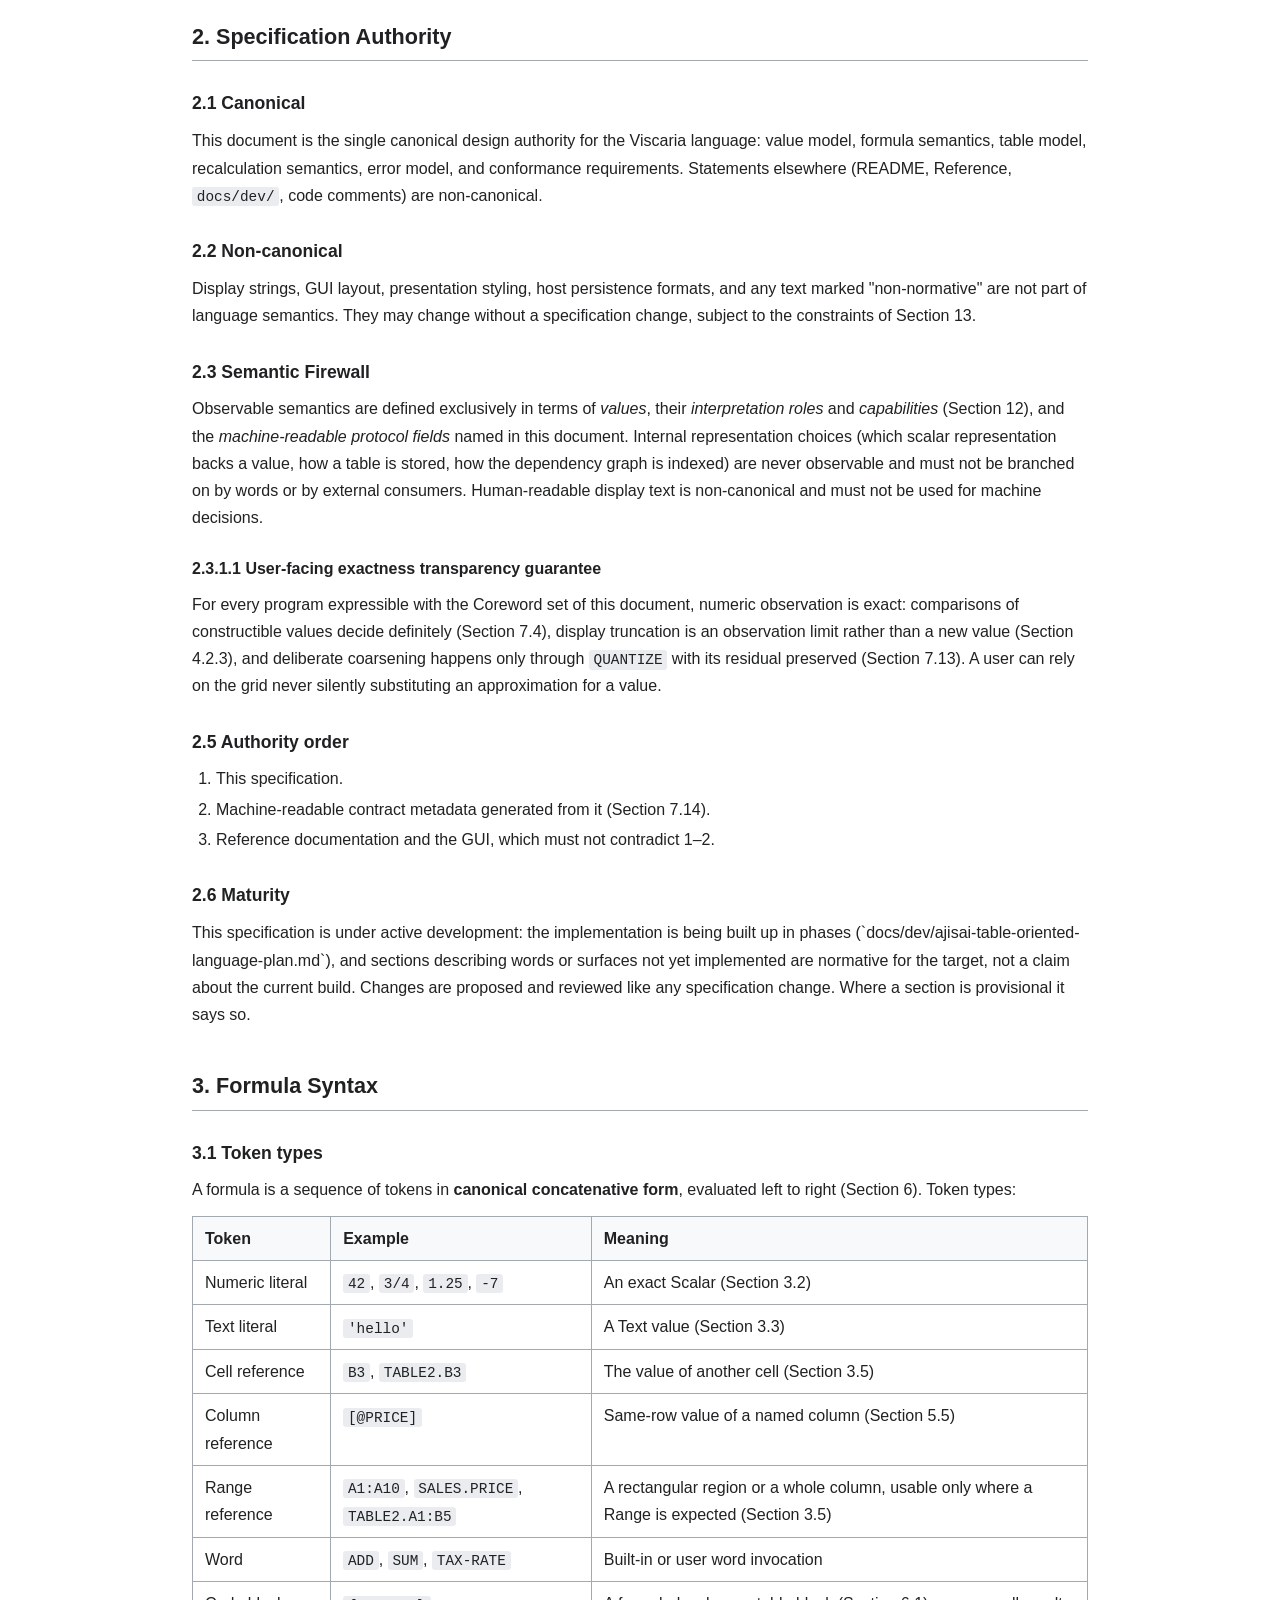
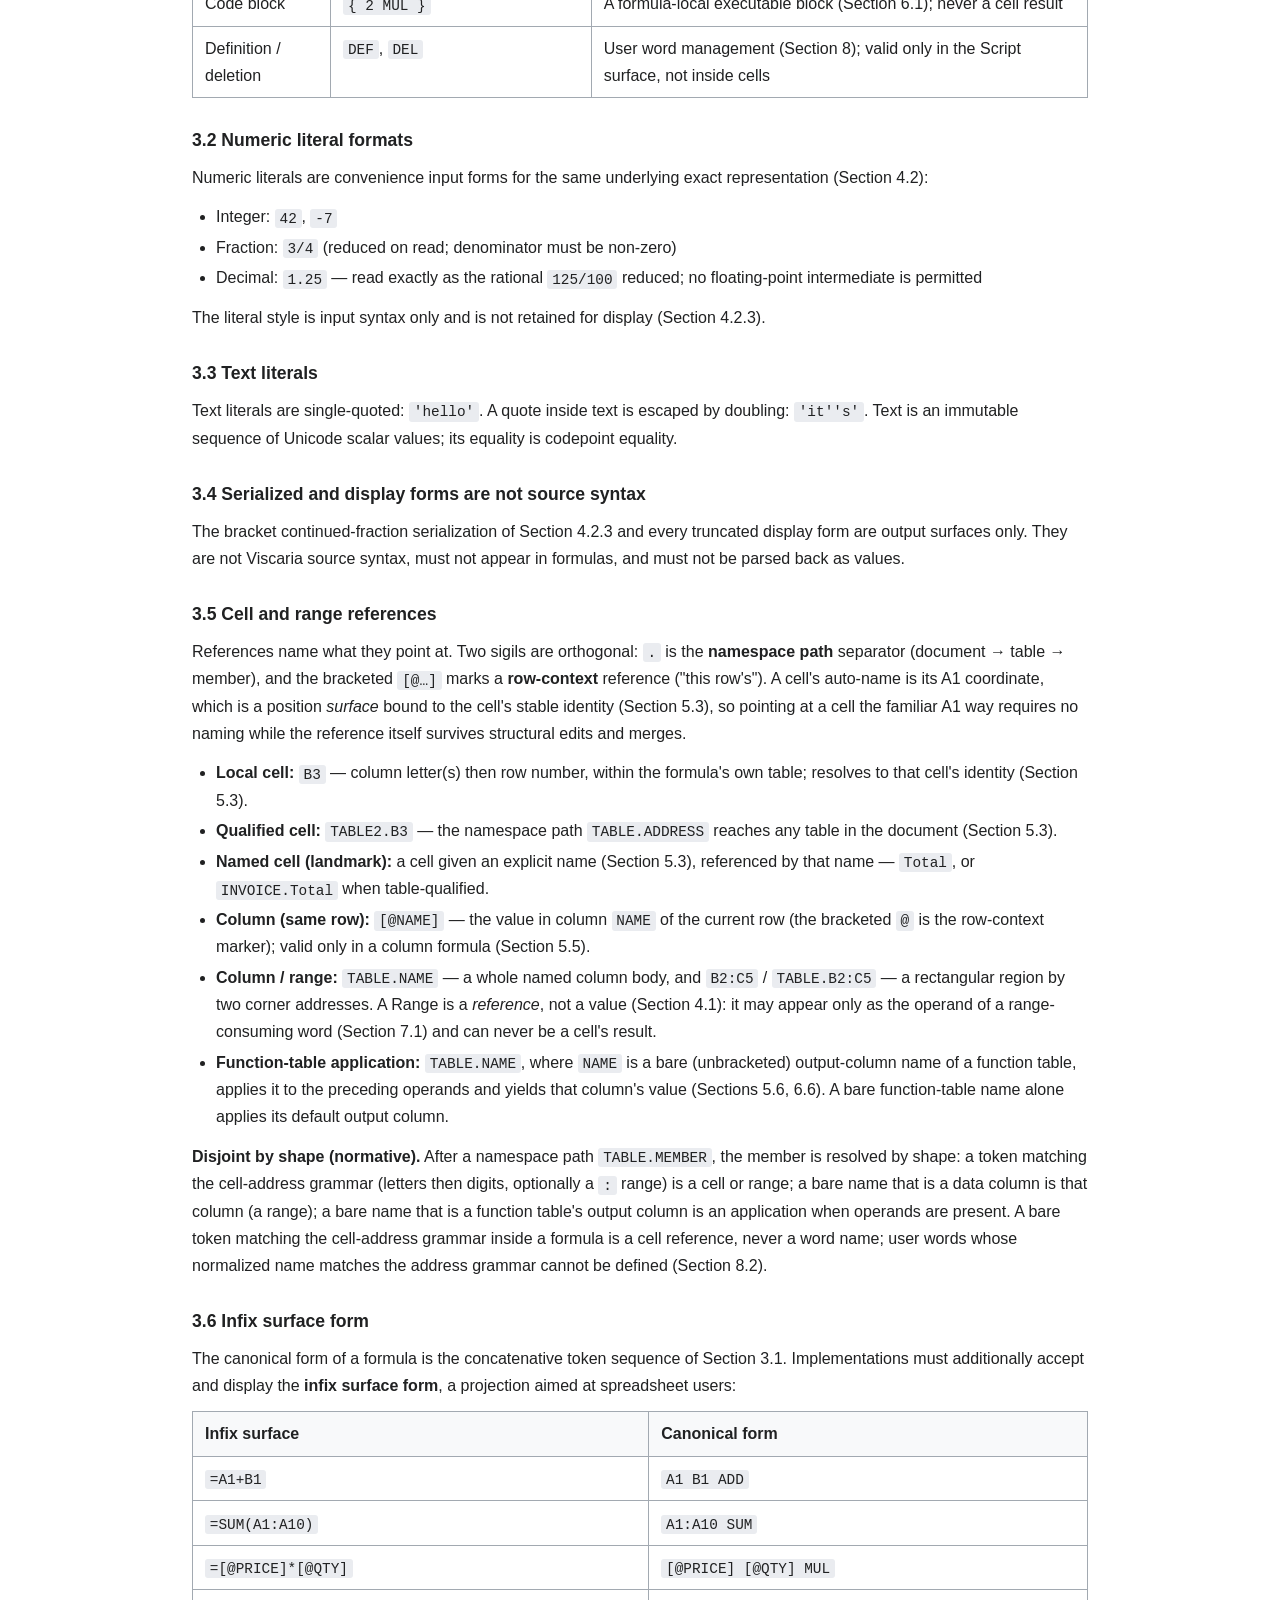
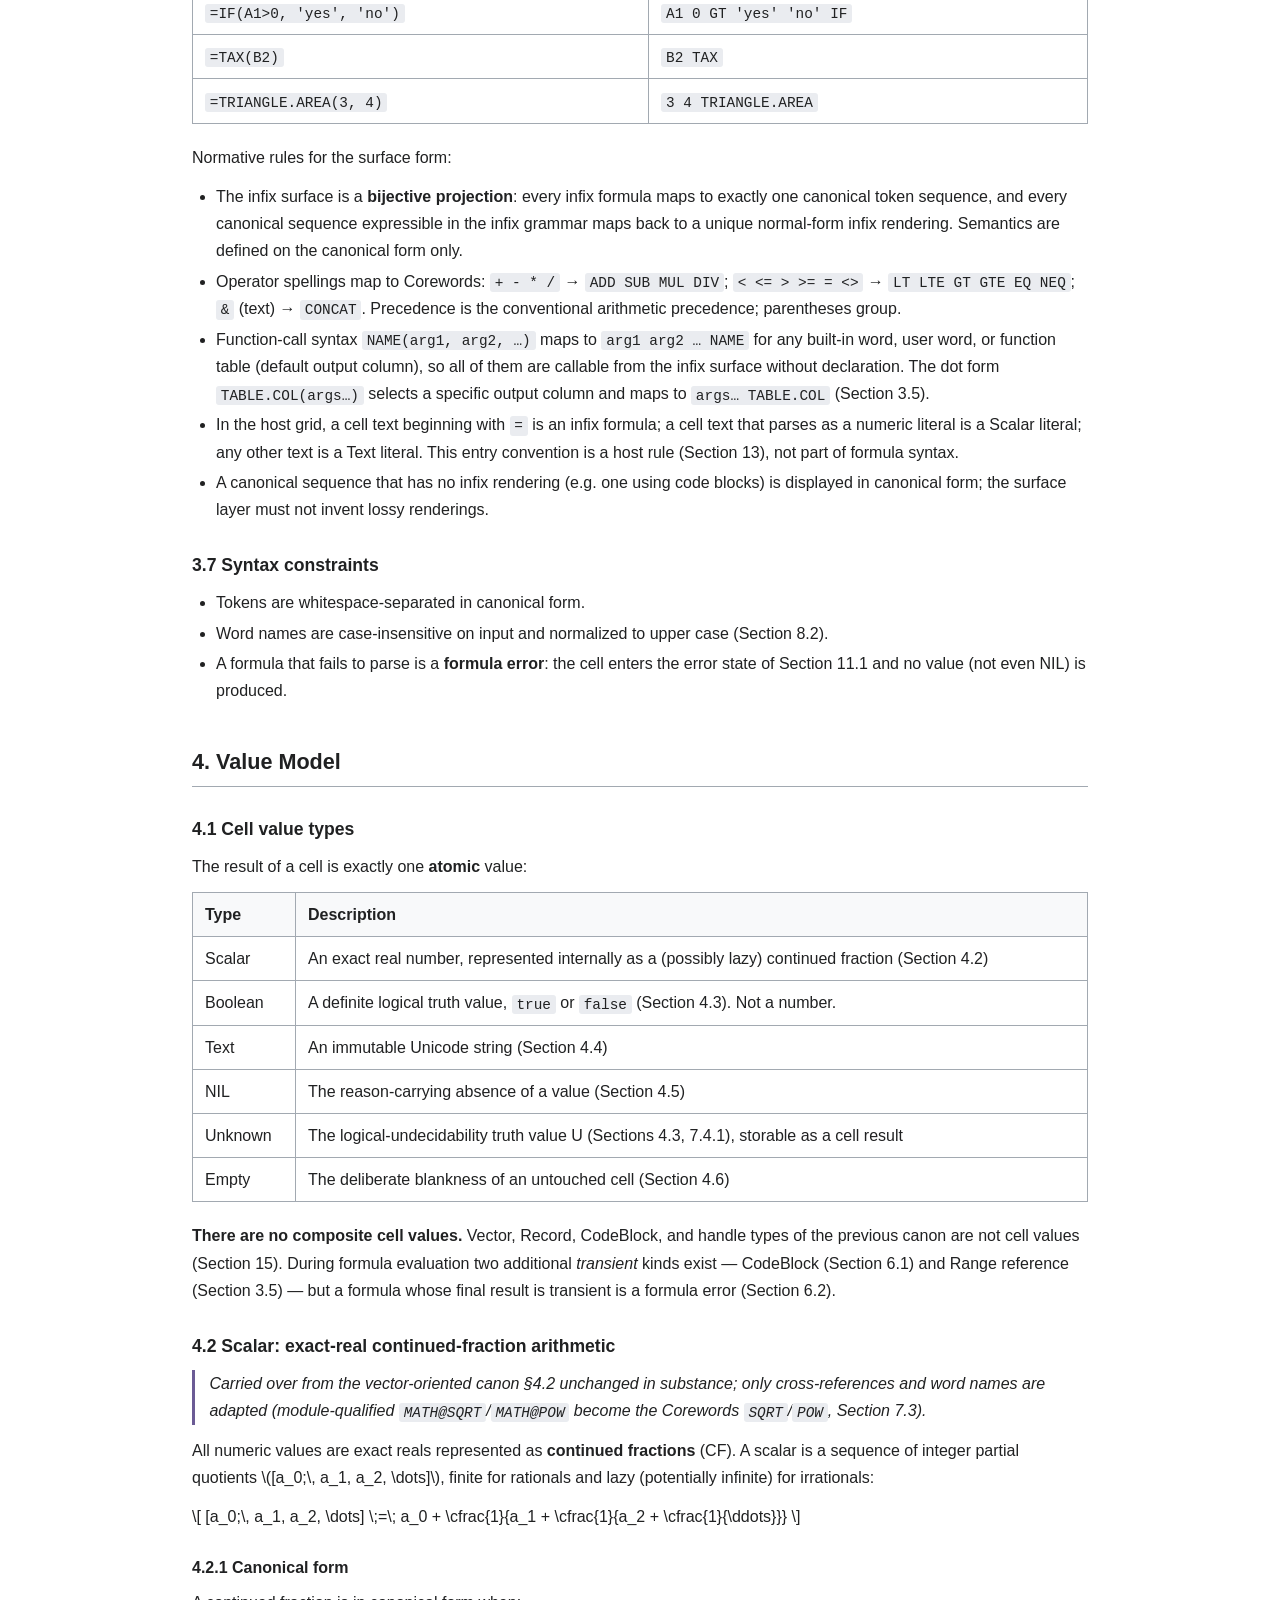
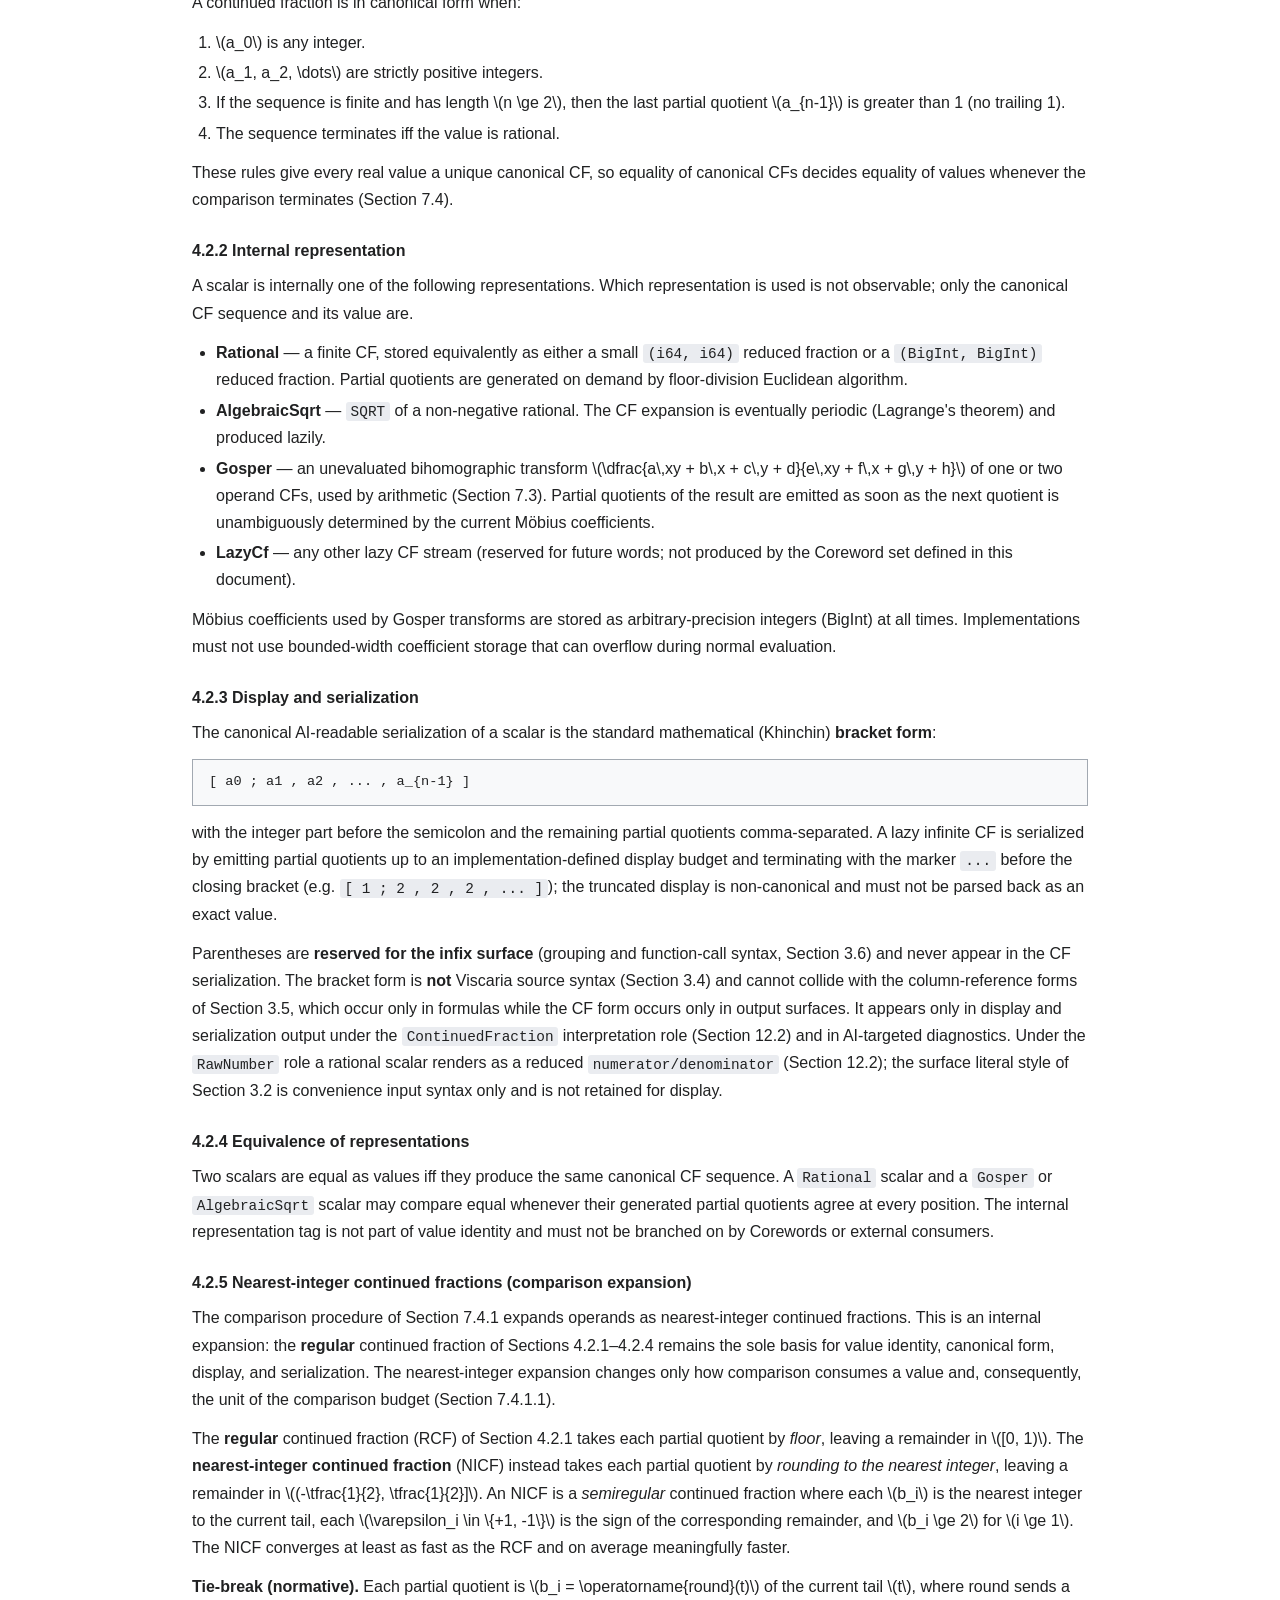
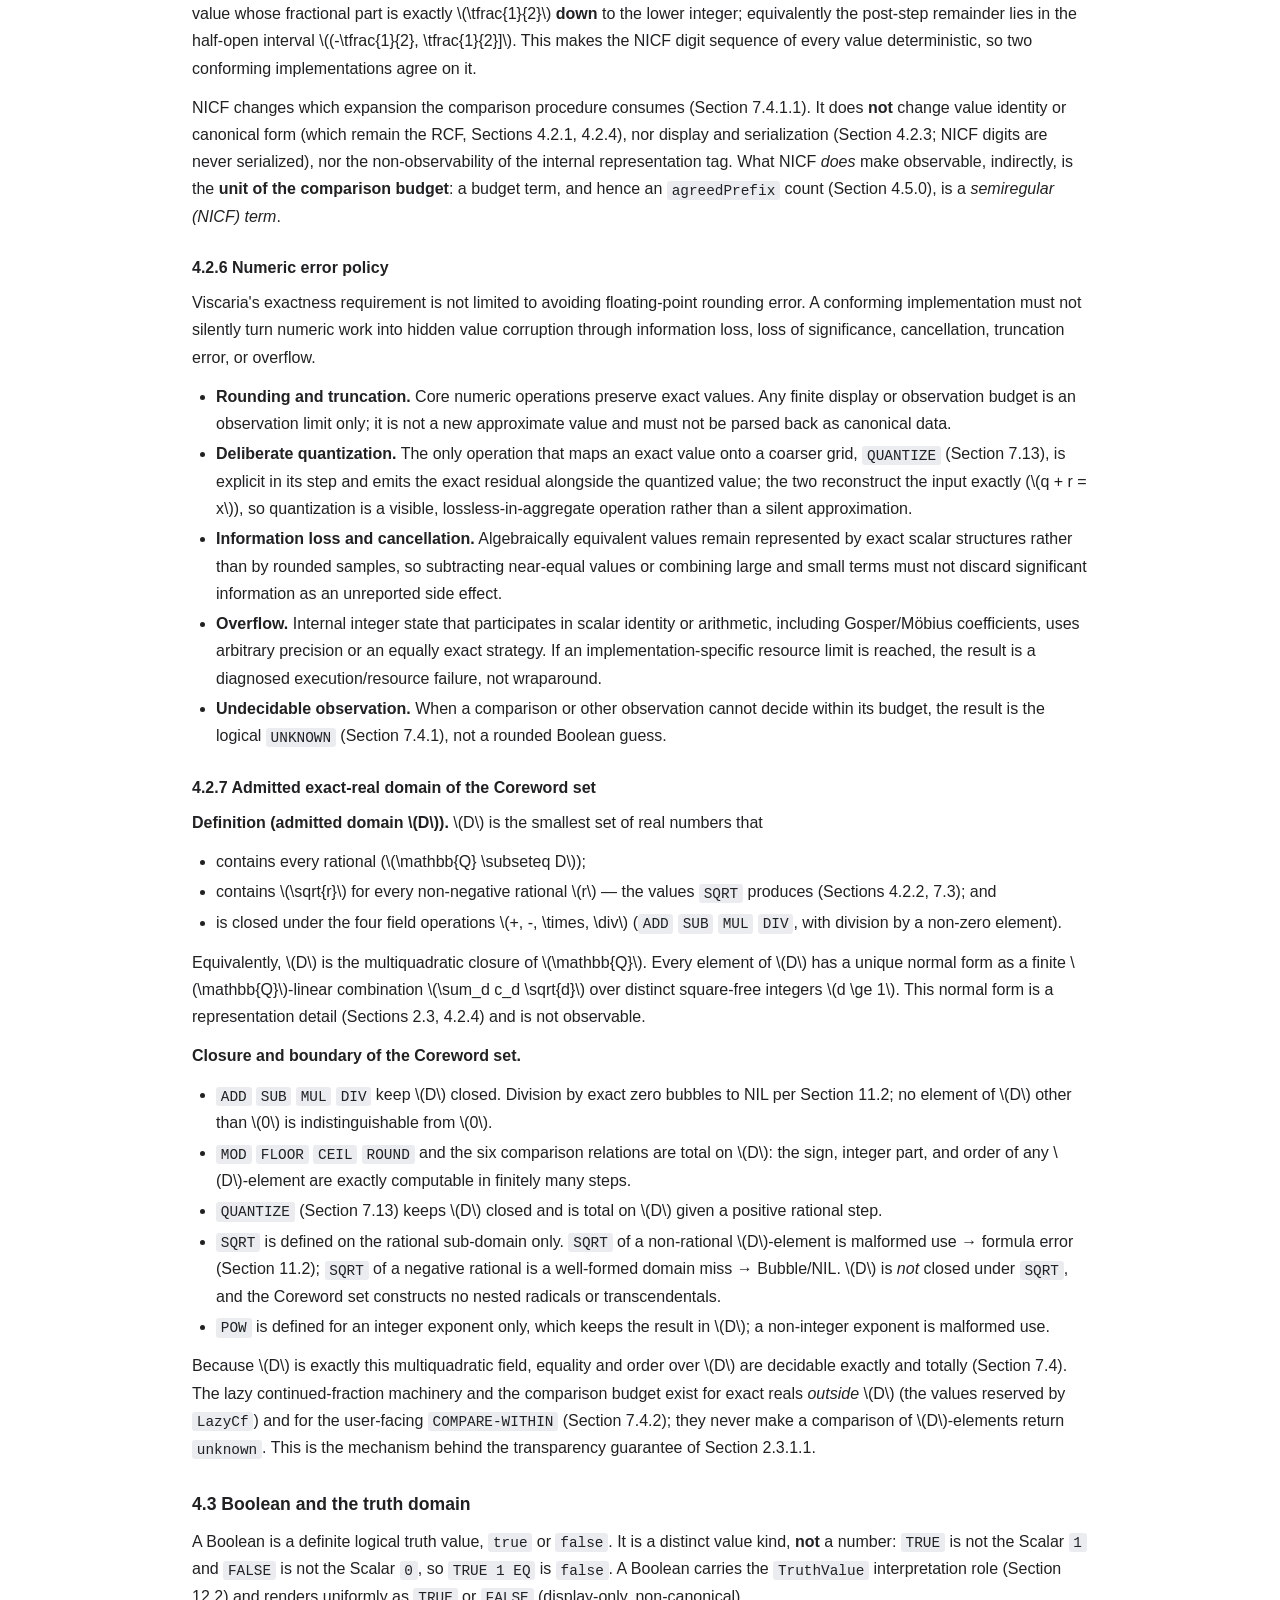
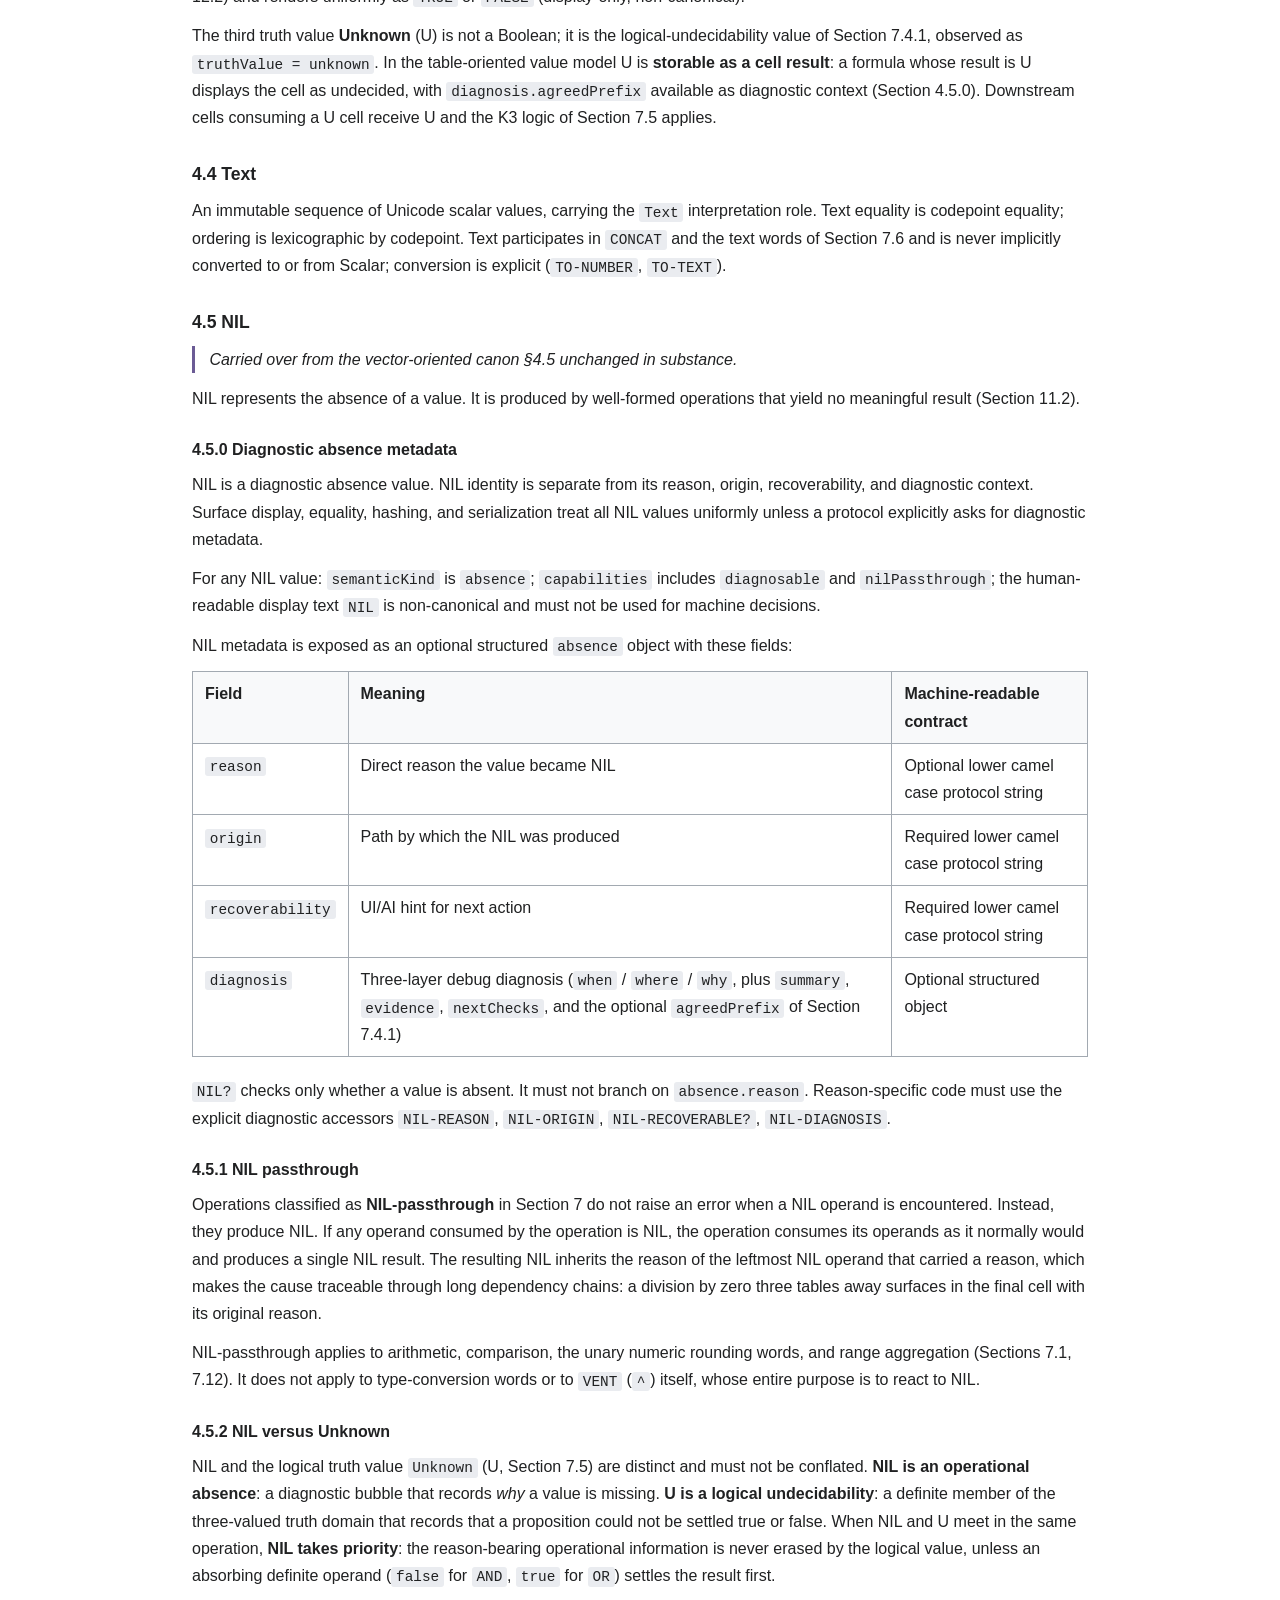
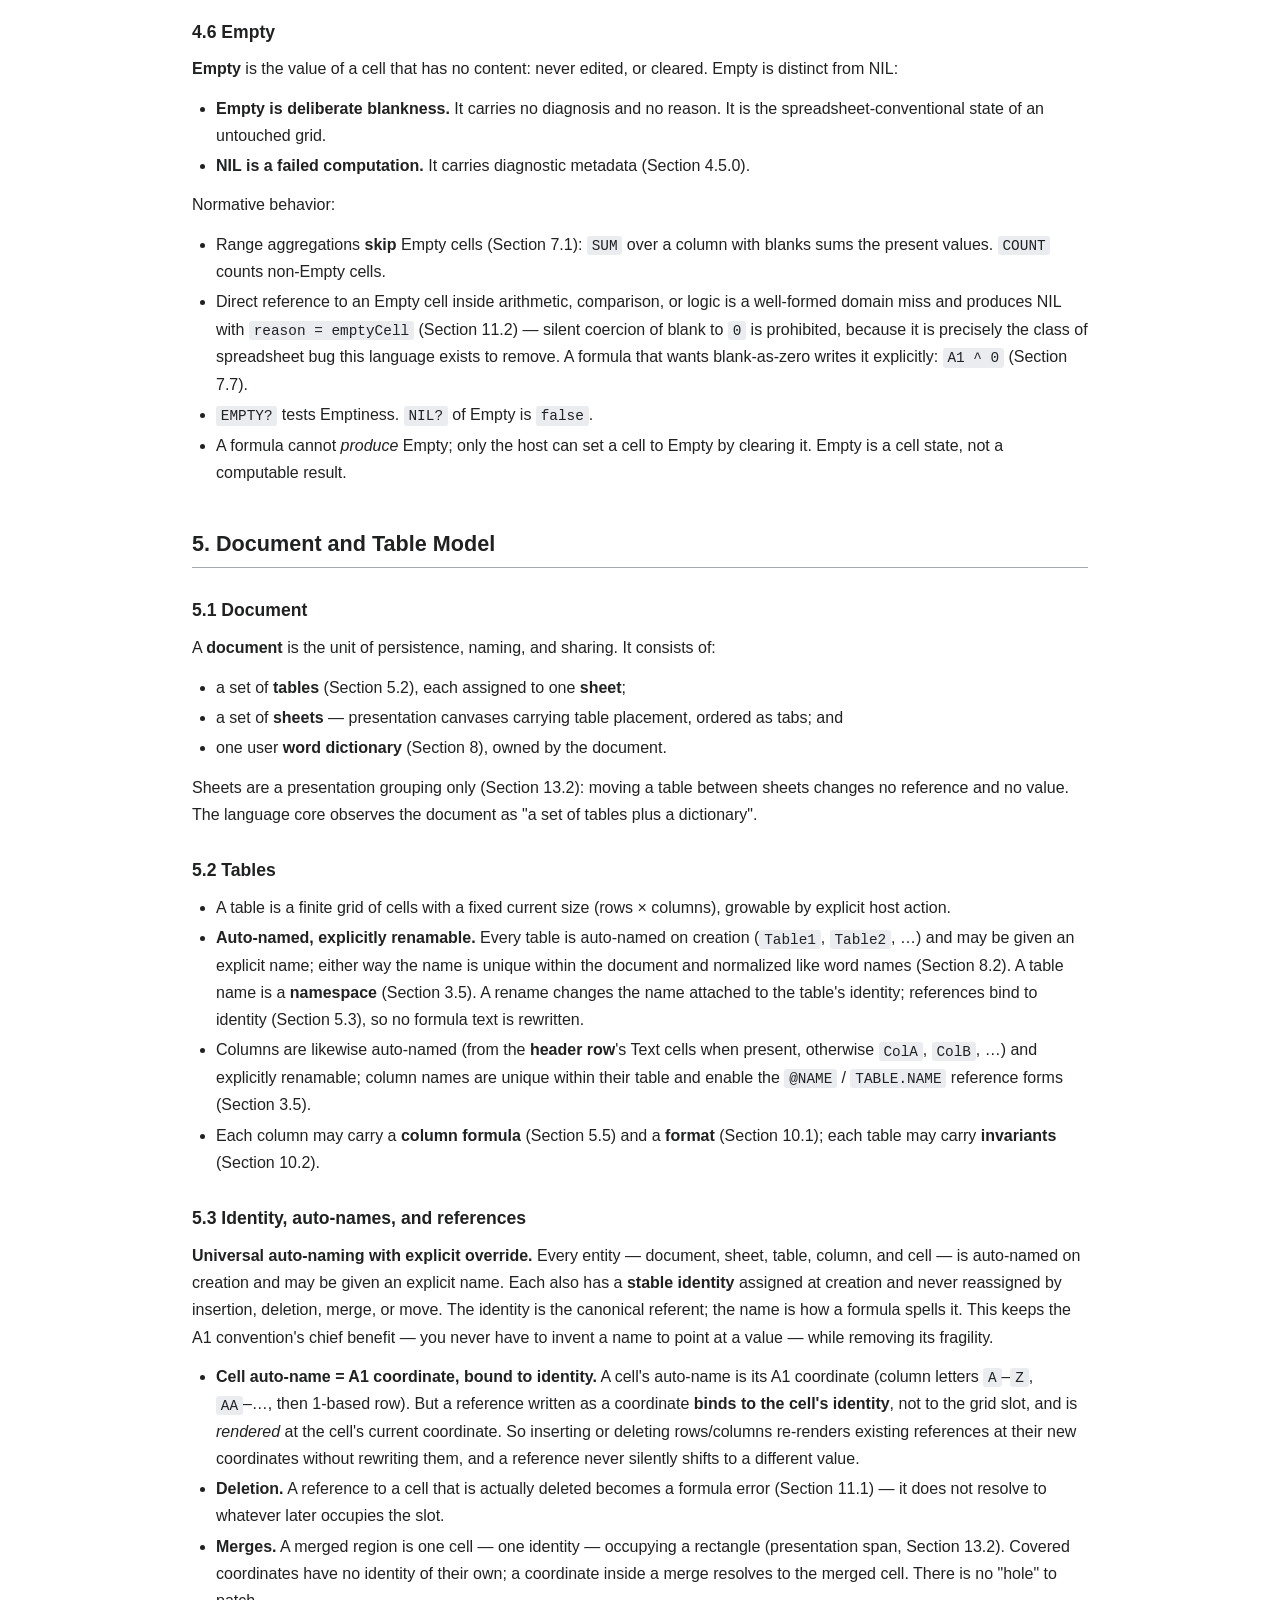
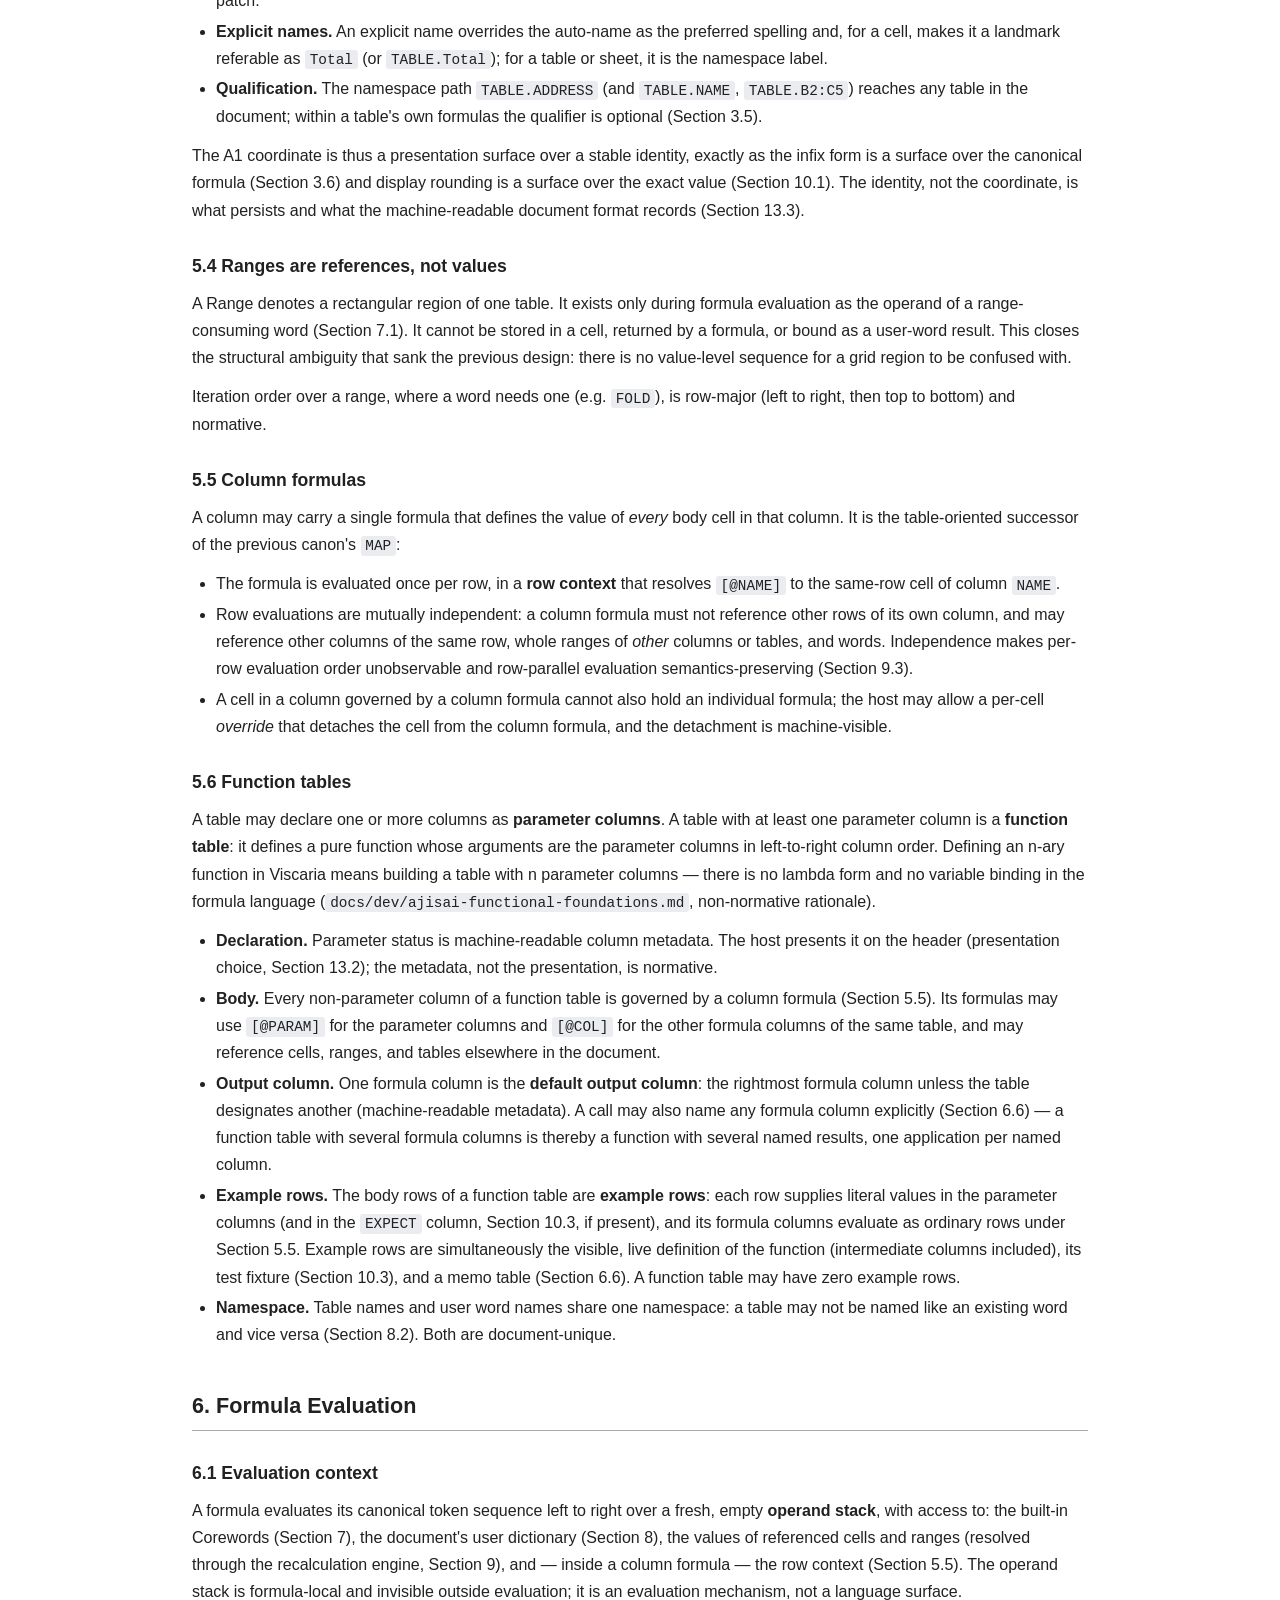
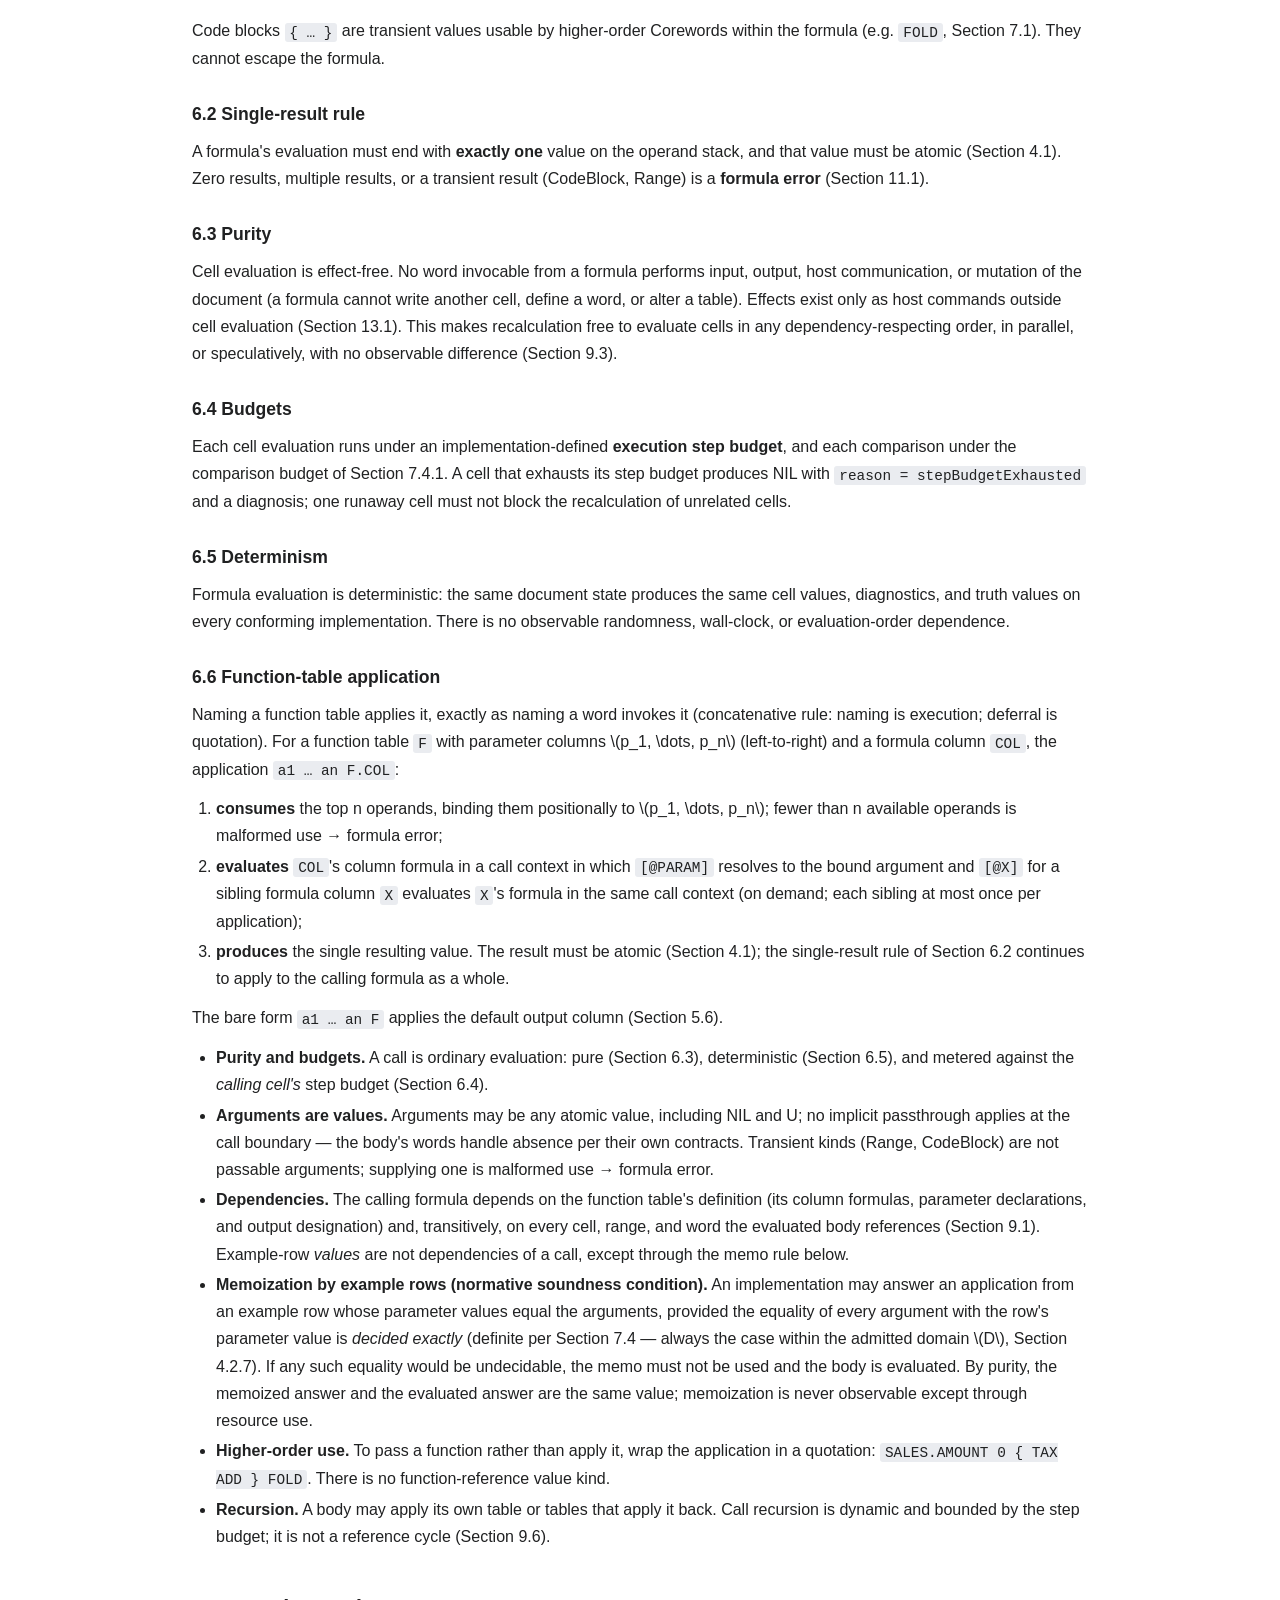
==== commit 205b7086: "Treat Viscaria as an independent language, not "the table-oriented Ajisai" The canonical spec previo" ====
--- a/SPECIFICATION.html
+++ b/SPECIFICATION.html
@@ -3,13 +3,13 @@
 <head>
     <meta charset="UTF-8">
     <meta name="viewport" content="width=device-width, initial-scale=1.0">
-    <meta name="description" content="Viscaria Language Specification - the single canonical design authority for the table-oriented Ajisai language">
+    <meta name="description" content="Viscaria Language Specification - the single canonical design authority for the Viscaria language, the table-oriented redesign of Ajisai">
     <title>Viscaria Language Specification</title>
 
     <!--
       Authoring rule (docs/dev/ajisai-authoring-style.md): the specification is
       authored directly in HTML, not Markdown. Keep this page plain.
-      - Every Ajisai token is wrapped in <code> (gray background = Ajisai channel).
+      - Every Viscaria token is wrapped in <code> (gray background = Viscaria channel).
       - Mathematics is set off in its own channel, typeset as LaTeX with
         \( ... \) inline and \[ ... \] display delimiters. Without JavaScript
         the raw LaTeX source remains visible (machine-readable fallback).
@@ -55,12 +55,15 @@
 
 <h1 id="viscaria-language-specification">Viscaria Language Specification</h1>
 
-<p>Viscaria is the table-oriented Ajisai: an AI-first, exact-real spreadsheet
-language. This document is the single canonical design authority for the language. It
-descends from the vector-oriented Ajisai (the Ajisai repository), which is retained there
-for historical reference; the migration inventory is in Section 15. The language itself is
-still named <strong>Ajisai</strong> throughout this specification; <em>Viscaria</em> is the
-name of this project and its application.</p>
+<p><strong>Viscaria</strong> is an AI-first, table-oriented, exact-real spreadsheet
+language, and this document is the single canonical design authority for it. Viscaria is an
+<strong>independent language</strong>, named and specified in its own right throughout this
+document. It descends from the vector-oriented <strong>Ajisai</strong> (the Ajisai
+repository), which is retained there for historical reference, and it deliberately reuses
+Ajisai's mechanisms — the exact-real continued-fraction kernel and the
+NIL / U / <code>QUANTIZE</code> / <code>CONSERVE</code> semantics — carrying them forward
+without inheriting the name. The migration inventory from the Ajisai predecessor is in
+Section 15.</p>
 
 <h2>Contents</h2>
 <ol>
@@ -85,7 +88,7 @@
 
 <h2 id="1-language-identity">1. Language Identity</h2>
 
-<p>Ajisai is an <strong>AI-first, table-oriented, exact-real spreadsheet language</strong>.</p>
+<p>Viscaria is an <strong>AI-first, table-oriented, exact-real spreadsheet language</strong>.</p>
 
 <p>A program is a <strong>document</strong>: a set of named finite <strong>tables</strong> laid out on
 canvases, together with a user <strong>word dictionary</strong>. Evaluation is
@@ -111,7 +114,7 @@
 <li>TypeScript GUI/runtime shell (grid presentation, editing, persistence)</li>
 </ul>
 
-<p>Ajisai is designed for mechanical reasoning, automated refactoring, and structurally
+<p>Viscaria is designed for mechanical reasoning, automated refactoring, and structurally
 searchable implementation. The dependency graph, cell diagnostics, and formula bodies are
 machine-readable at all times; an AI agent can read and repair a document without
 screen-scraping the grid.</p>
@@ -124,9 +127,9 @@
 
 <h3 id="21-canonical">2.1 Canonical</h3>
 
-<p>This document is the single canonical design authority for the Ajisai language as
-implemented by Viscaria: value model, formula semantics, table model, recalculation
-semantics, error model, and conformance requirements. Statements elsewhere
+<p>This document is the single canonical design authority for the Viscaria language: value
+model, formula semantics, table model, recalculation semantics, error model, and
+conformance requirements. Statements elsewhere
 (README, Reference, <code>docs/dev/</code>, code comments) are non-canonical.</p>
 
 <h3 id="22-non-canonical">2.2 Non-canonical</h3>
@@ -216,7 +219,7 @@
 <h3 id="34-serialized-forms-are-not-source-syntax">3.4 Serialized and display forms are not source syntax</h3>
 
 <p>The bracket continued-fraction serialization of Section 4.2.3 and every truncated
-display form are output surfaces only. They are not Ajisai source syntax, must not appear
+display form are output surfaces only. They are not Viscaria source syntax, must not appear
 in formulas, and must not be parsed back as values.</p>
 
 <h3 id="35-cell-and-range-references">3.5 Cell and range references</h3>
@@ -361,7 +364,7 @@
 
 <p>Parentheses are <strong>reserved for the infix surface</strong> (grouping and
 function-call syntax, Section 3.6) and never appear in the CF serialization. The bracket
-form is <strong>not</strong> Ajisai source syntax (Section 3.4) and cannot collide with
+form is <strong>not</strong> Viscaria source syntax (Section 3.4) and cannot collide with
 the column-reference forms of Section 3.5, which occur only in formulas while the CF form
 occurs only in output surfaces. It appears only in display and serialization output under
 the <code>ContinuedFraction</code> interpretation role (Section 12.2) and in AI-targeted
@@ -413,7 +416,7 @@
 
 <h4 id="426-numeric-error-policy">4.2.6 Numeric error policy</h4>
 
-<p>Ajisai's exactness requirement is not limited to avoiding floating-point rounding
+<p>Viscaria's exactness requirement is not limited to avoiding floating-point rounding
 error. A conforming implementation must not silently turn numeric work into hidden value
 corruption through information loss, loss of significance, cancellation, truncation
 error, or overflow.</p>
@@ -646,7 +649,7 @@
 <p>A table may declare one or more columns as <strong>parameter columns</strong>. A table
 with at least one parameter column is a <strong>function table</strong>: it defines a pure
 function whose arguments are the parameter columns in left-to-right column order.
-Defining an n-ary function in Ajisai means building a table with n parameter columns —
+Defining an n-ary function in Viscaria means building a table with n parameter columns —
 there is no lambda form and no variable binding in the formula language
 (<code>docs/dev/ajisai-functional-foundations.md</code>, non-normative rationale).</p>
 
